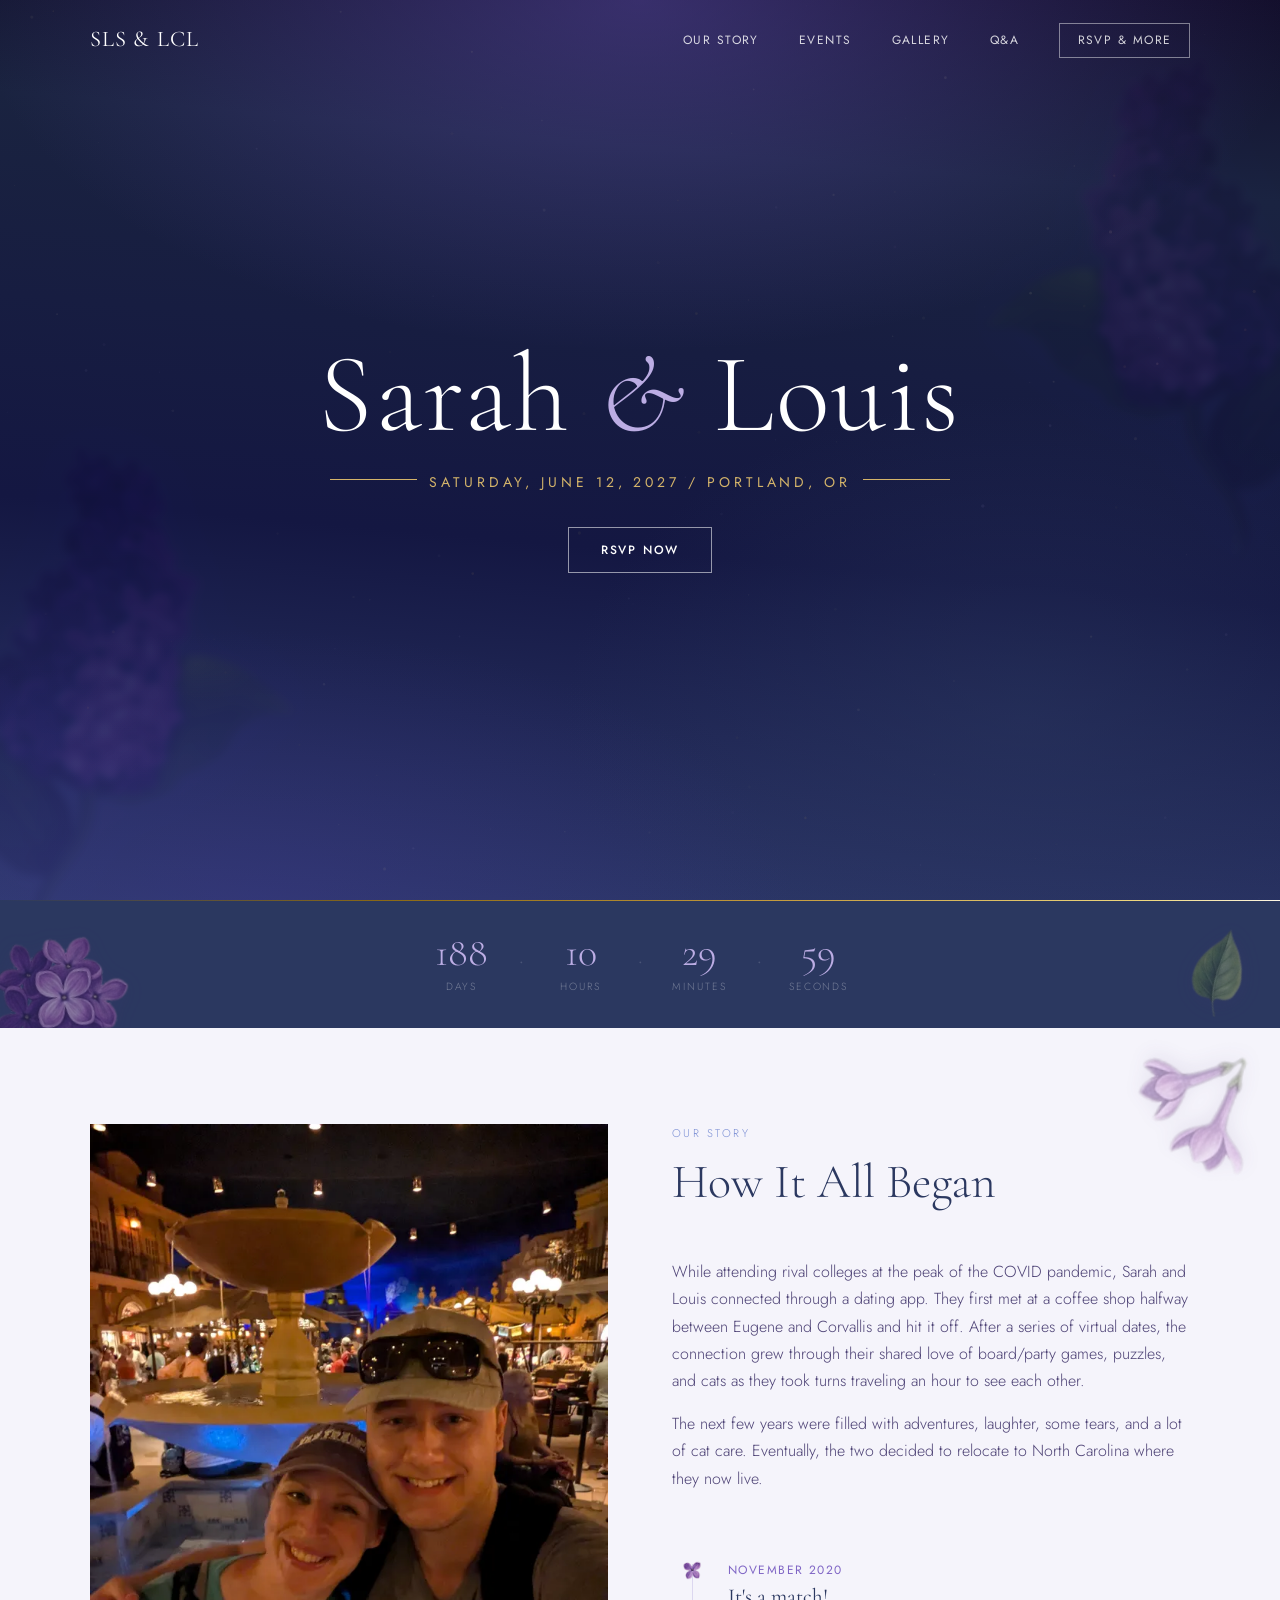
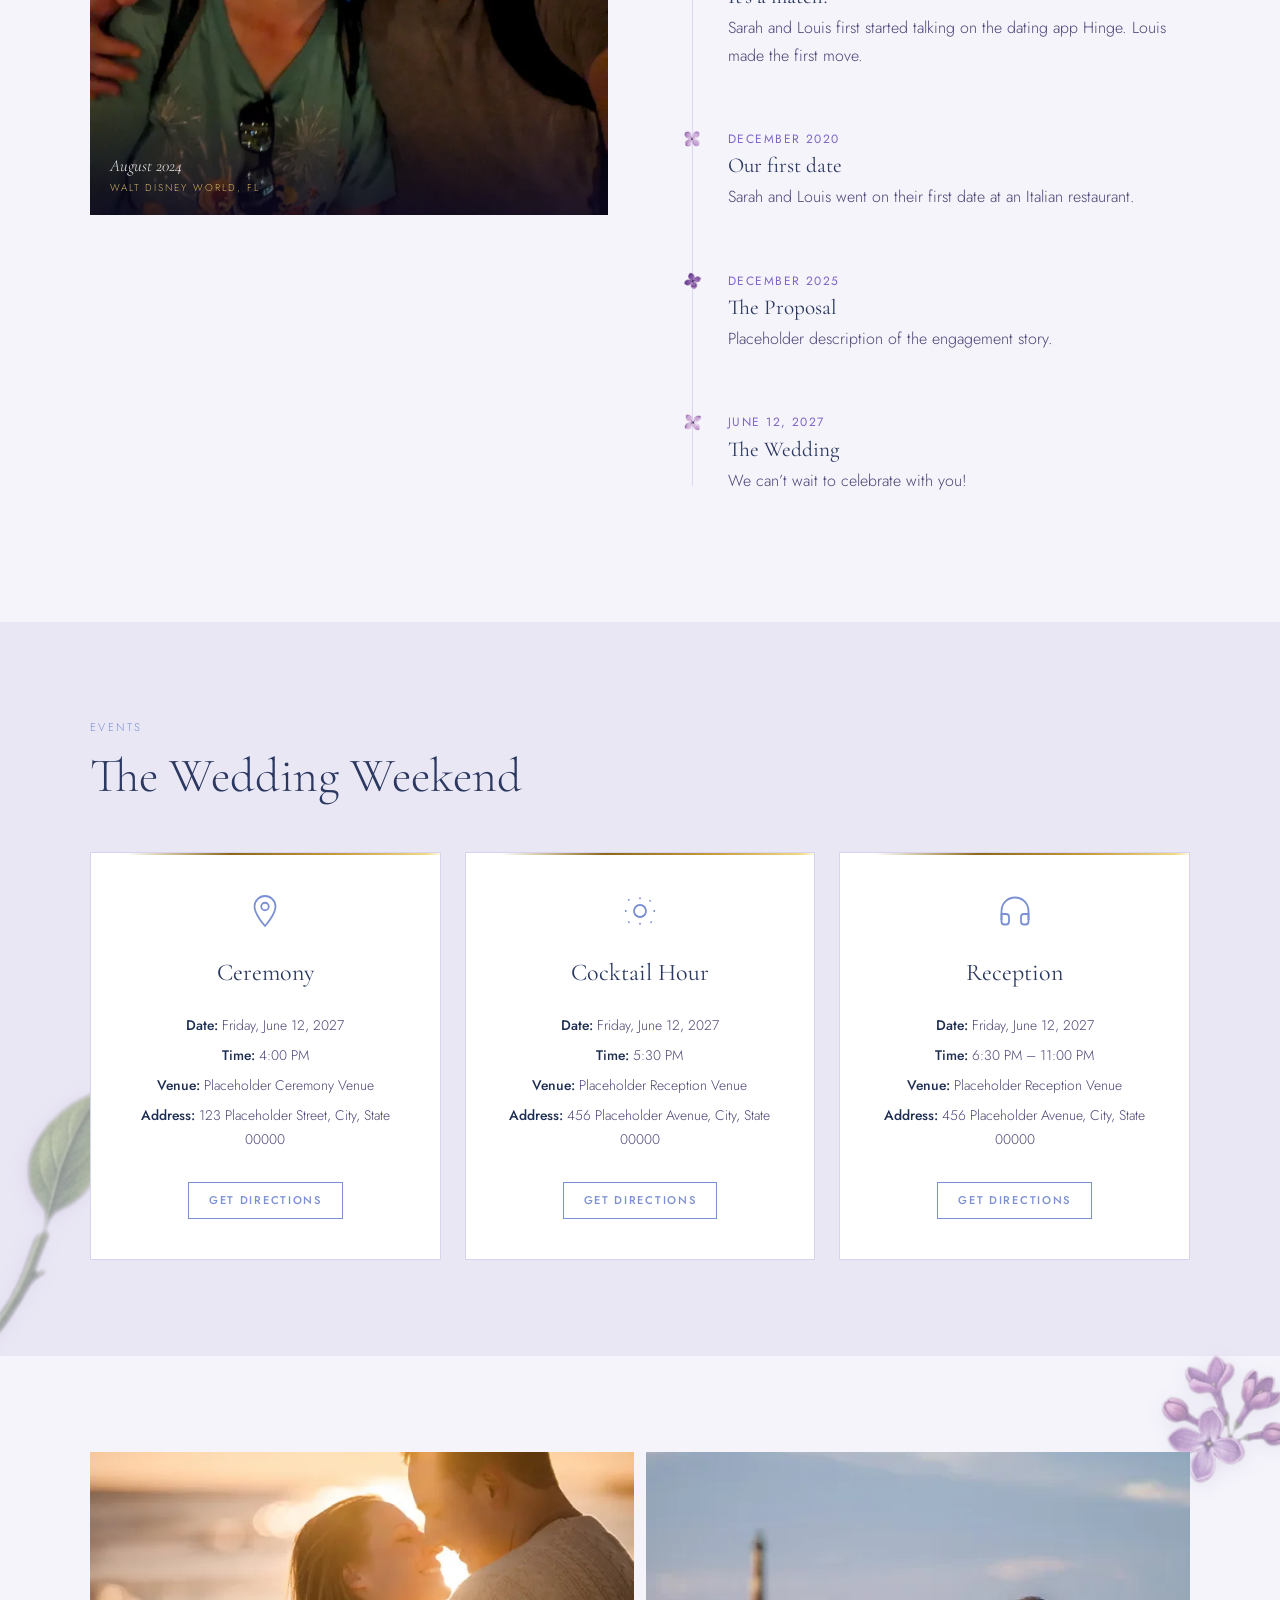
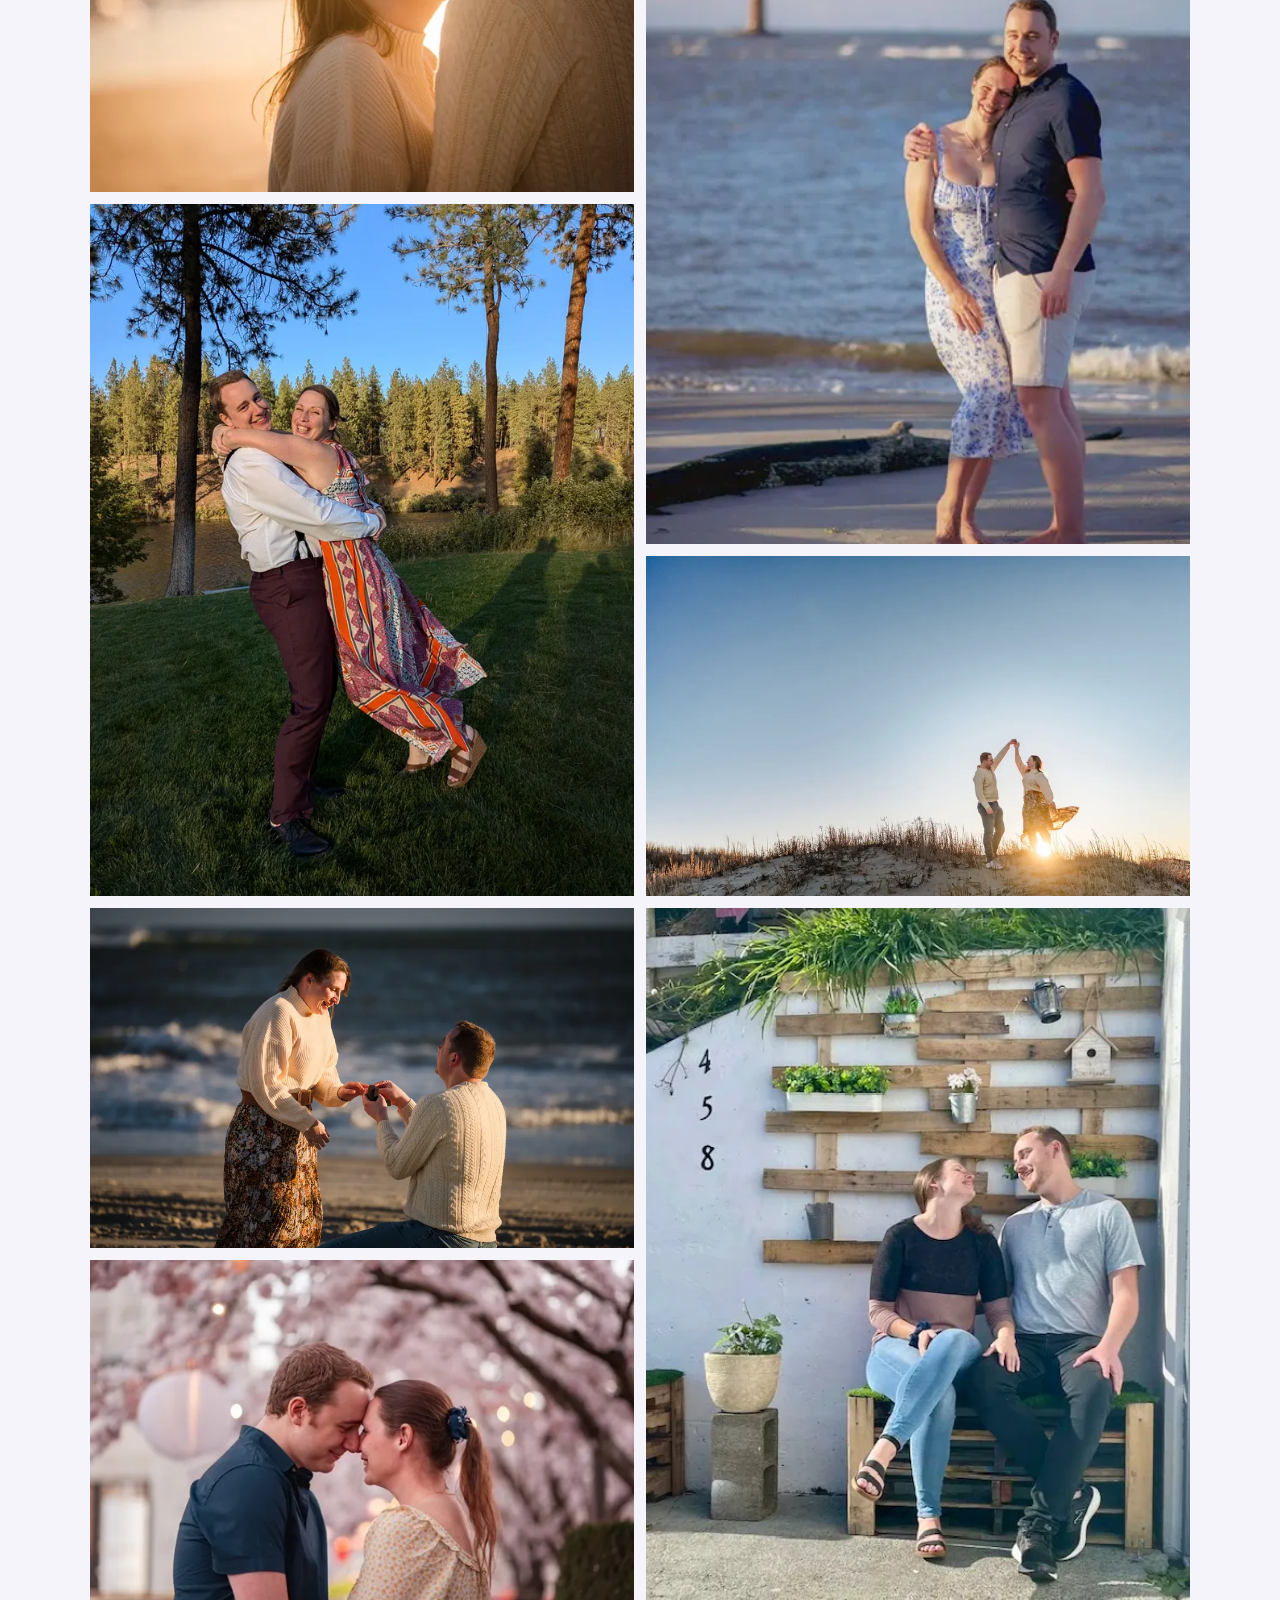
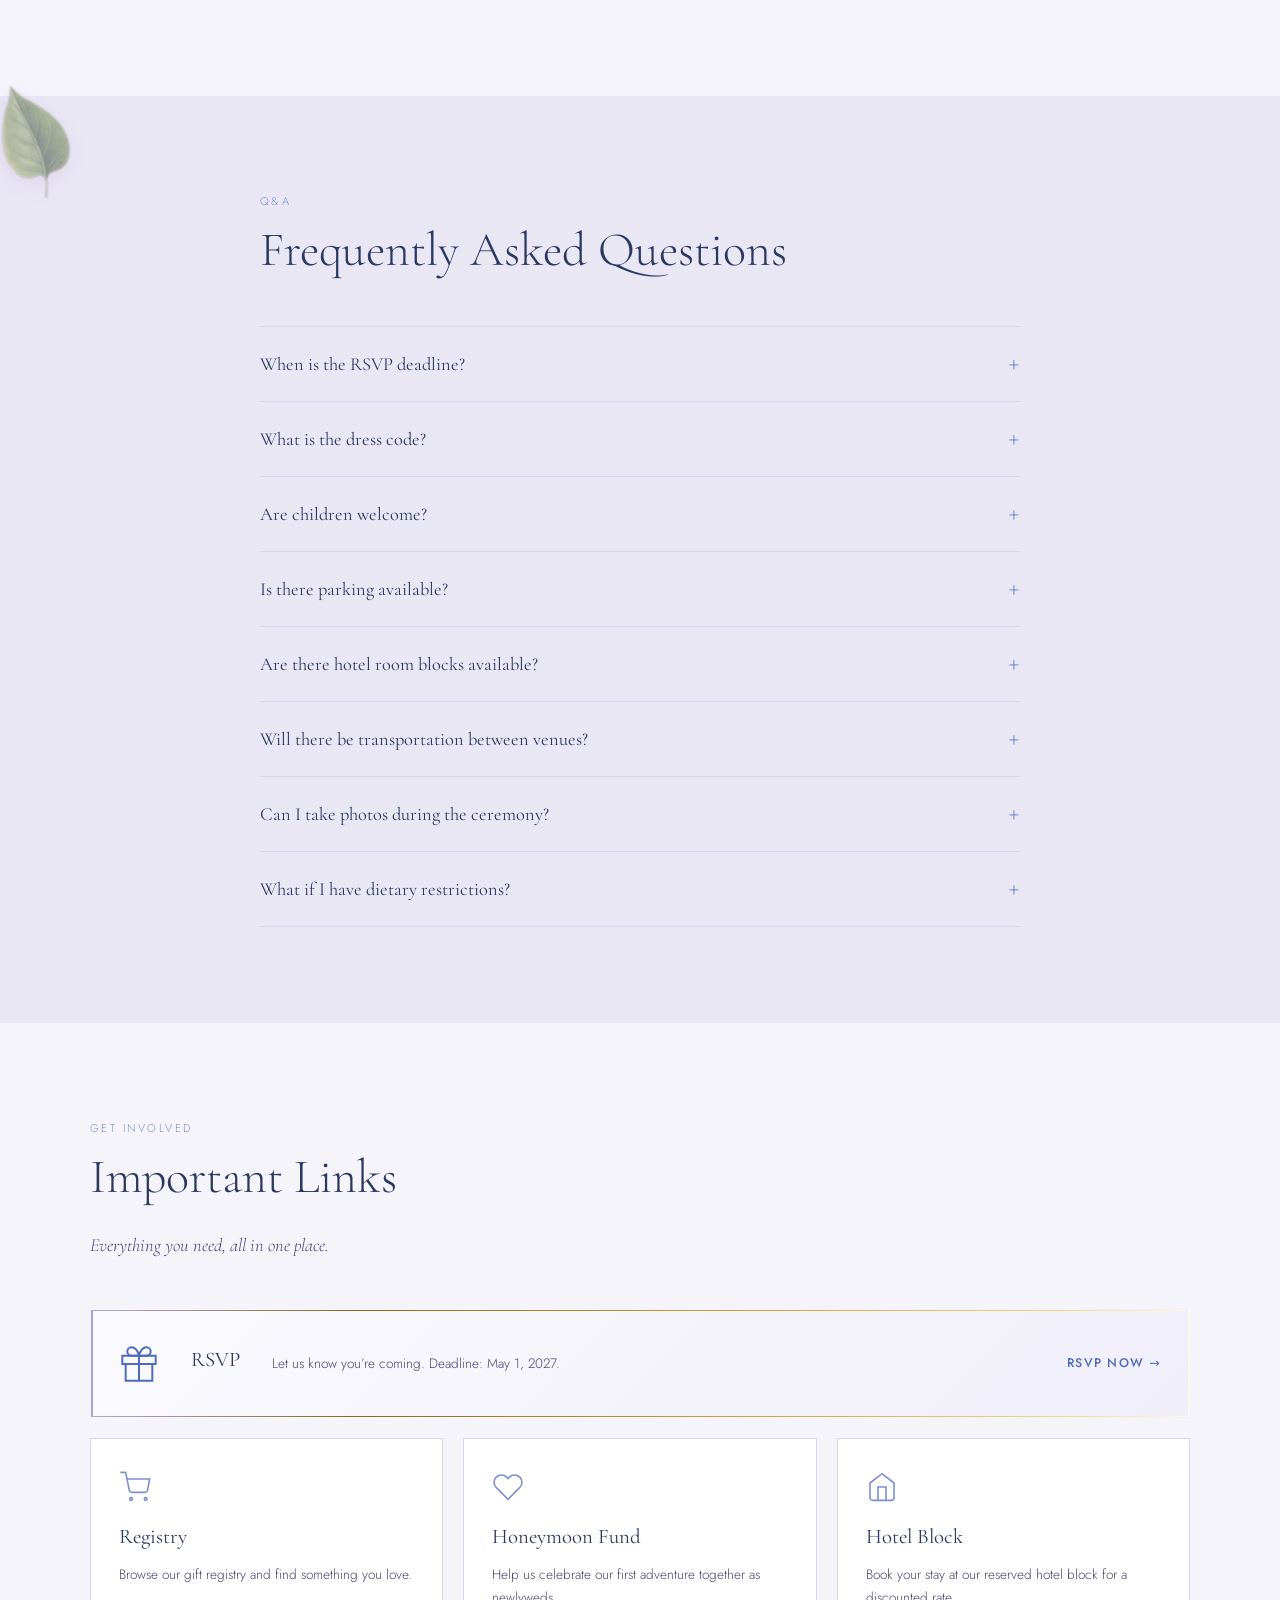
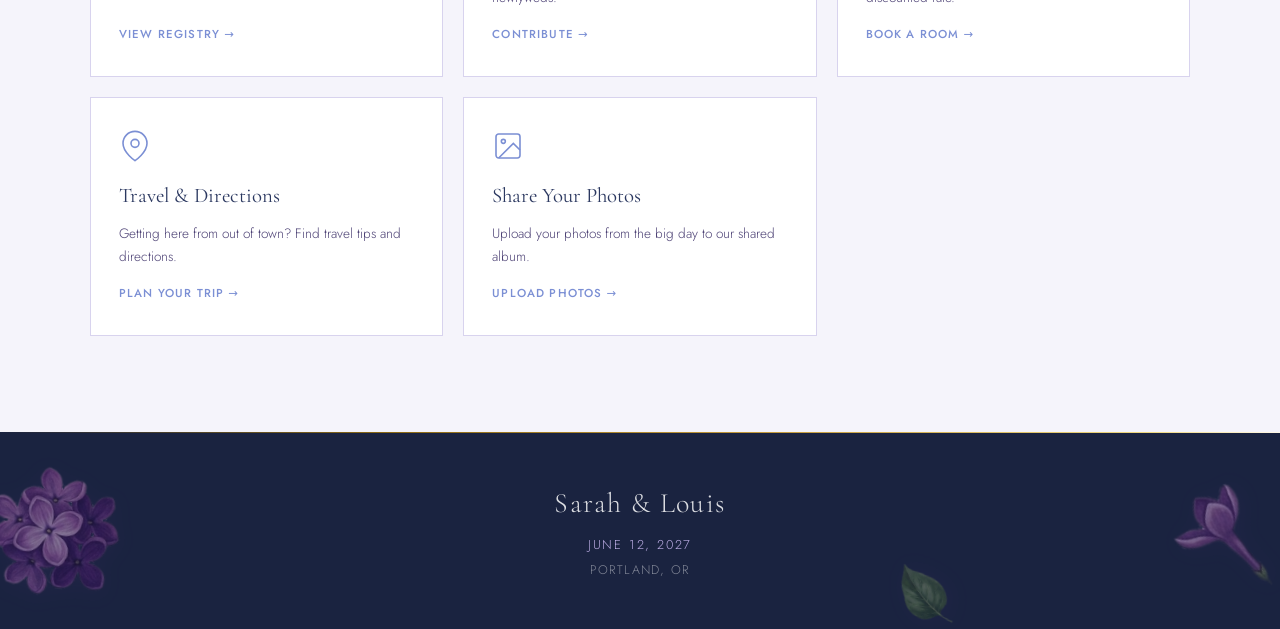
==== index.html @ 09be83aa "Add wedding site with GitHub Pages deployment config Includes all site pages, styles, scripts, and i" ====
<!DOCTYPE html>
<html lang="en">

<head>
  <meta charset="UTF-8" />
  <meta name="viewport" content="width=device-width, initial-scale=1.0" />
  <title>Sarah &amp; Louis | June 12, 2027</title>
  <link rel="preconnect" href="https://fonts.googleapis.com" />
  <link rel="preconnect" href="https://fonts.gstatic.com" crossorigin />
  <link
    href="https://fonts.googleapis.com/css2?family=Cormorant+Garamond:ital,wght@0,300;0,400;0,600;1,300;1,400&family=Jost:wght@300;400;500&display=swap"
    rel="stylesheet" />
  <link rel="icon" type="image/png" href="wisteria/flower 1.png" />
  <link rel="stylesheet" href="css/styles.css" />
</head>

<body>

  <!-- NAV -->
  <header class="site-header" id="site-header">
    <div class="header-inner">
      <a href="#hero" class="header-monogram">SLS &amp; LCL</a>
      <button class="nav-toggle" aria-label="Toggle navigation" aria-expanded="false">
        <span></span><span></span><span></span>
      </button>
      <nav class="main-nav" id="main-nav">
        <ul>
          <li><a href="#our-story">Our Story</a></li>
          <li><a href="#events">Events</a></li>
          <li><a href="#gallery">Gallery</a></li>
          <li><a href="#faq">Q&amp;A</a></li>
          <li><a href="#links" class="nav-cta">RSVP &amp; More</a></li>
        </ul>
      </nav>
    </div>
  </header>

  <!-- HERO -->
  <section class="hero" id="hero">
    <div class="hero-overlay"></div>
    <img class="hero-botanical hero-botanical--right" src="wisteria/wisteria.png" alt="" aria-hidden="true" />
    <img class="hero-botanical hero-botanical--left" src="wisteria/wisteria.png" alt="" aria-hidden="true" />
    <div class="hero-content">
      <h1 class="hero-names fade-in visible">Sarah <span class="ampersand">&amp;</span> Louis</h1>
      <p class="hero-eyebrow">Saturday, June 12, 2027 / Portland, OR</p>
      <a href="#links" class="btn btn-outline rsvp-open">RSVP Now</a>
    </div>
  </section>

  <!-- COUNTDOWN -->
  <section class="countdown-bar">
    <div class="countdown-inner">
      <div class="countdown-unit"><span id="cd-days">--</span><label>Days</label></div>
      <div class="countdown-sep" aria-hidden="true">&middot;</div>
      <div class="countdown-unit"><span id="cd-hours">--</span><label>Hours</label></div>
      <div class="countdown-sep" aria-hidden="true">&middot;</div>
      <div class="countdown-unit"><span id="cd-minutes">--</span><label>Minutes</label></div>
      <div class="countdown-sep" aria-hidden="true">&middot;</div>
      <div class="countdown-unit"><span id="cd-seconds">--</span><label>Seconds</label></div>
    </div>
  </section>

  <!-- OUR STORY -->
  <section class="section" id="our-story">
    <div class="container">
      <div class="story-grid">
        <div class="story-image">
          <img class="story-photo" src="selfies/download_20210213_140606.webp" alt="" aria-hidden="true" />
          <img class="story-photo" src="selfies/download_20210213_140606.webp" alt="Sarah and Louis" />
          <div class="story-slide-caption">
            <span class="story-slide-date"></span>
            <span class="story-slide-location"></span>
          </div>
        </div>
        <div class="story-content">
          <div class="section-label">Our Story</div>
          <h2 class="section-title">How It All Began</h2>
          <div class="story-text">
            <!-- <p class="story-lead">Something something, fell in love...</p> -->
            <p>While attending rival colleges at the peak of the COVID pandemic, Sarah and Louis connected through a
              dating app. They first met at a coffee shop halfway between
              Eugene and Corvallis and hit it off. After a series of virtual dates, the connection grew through their
              shared love of board/party games, puzzles, and cats as they took turns traveling an hour to see each
              other.</p>
            <p>The next few years were filled with adventures, laughter, some tears, and a lot of cat care. Eventually,
              the two decided to relocate to North Carolina where they now live.</p>
          </div>
          <div class="timeline">
            <div class="timeline-item">
              <img class="timeline-dot" src="wisteria/flower 6.png" alt="" aria-hidden="true">
              <div class="timeline-date">November 2020</div>
              <div class="timeline-body">
                <h3>It's a match!</h3>
                <p>Sarah and Louis first started talking on the dating app Hinge. Louis made the first move.</p>
              </div>
            </div>
            <div class="timeline-item">
              <img class="timeline-dot" src="wisteria/flower 5.png" alt="" aria-hidden="true">
              <div class="timeline-date">December 2020</div>
              <div class="timeline-body">
                <h3>Our first date</h3>
                <p>Sarah and Louis went on their first date at an Italian restaurant.</p>
              </div>
            </div>
            <!-- <div class="timeline-item">
              <img class="timeline-dot" src="wisteria/flower 2.png" alt="" aria-hidden="true">
              <div class="timeline-date">June 2022</div>
              <div class="timeline-body">
                <h3>Sarah moves to Eugene</h3>
                <p>Sarah moves from Albany to Eugene to be closer to Louis.</p>
              </div>
            </div>
            <div class="timeline-item">
              <img class="timeline-dot" src="wisteria/flower 2.png" alt="" aria-hidden="true">
              <div class="timeline-date">January 2024</div>
              <div class="timeline-body">
                <h3>Louis moves in</h3>
                <p>Louis (and his cat) move in with Sarah (and her cats) in Eugene, OR.</p>
              </div>
            </div>
            <div class="timeline-item">
              <img class="timeline-dot" src="wisteria/flower 1.png" alt="" aria-hidden="true">
              <div class="timeline-date">July 2024</div>
              <div class="timeline-body">
                <h3>Sarah and Louis move to North Carolina</h3>
                <p>Sarah and Louis move across the country from Oregon to North Carolina.</p>
              </div>
            </div> -->
            <div class="timeline-item">
              <img class="timeline-dot" src="wisteria/flower 2.png" alt="" aria-hidden="true">
              <div class="timeline-date">December 2025</div>
              <div class="timeline-body">
                <h3>The Proposal</h3>
                <p>Placeholder description of the engagement story.</p>
              </div>
            </div>
            <div class="timeline-item">
              <img class="timeline-dot" src="wisteria/flower 8.png" alt="" aria-hidden="true">
              <div class="timeline-date">June 12, 2027</div>
              <div class="timeline-body">
                <h3>The Wedding</h3>
                <p>We can&rsquo;t wait to celebrate with you!</p>
              </div>
            </div><!-- /.timeline -->
          </div><!-- /.story-content -->
        </div><!-- /.story-grid -->
      </div><!-- /.container -->
  </section>

  <!-- EVENTS -->
  <section class="section section-alt" id="events">
    <div class="container">
      <div class="section-label">Events</div>
      <h2 class="section-title">The Wedding Weekend</h2>
      <div class="events-grid">

        <article class="event-card">
          <div class="event-icon" aria-hidden="true">
            <svg viewBox="0 0 24 24" fill="none" stroke="currentColor" stroke-width="1.2">
              <path d="M12 2C8.13 2 5 5.13 5 9c0 5.25 7 13 7 13s7-7.75 7-13c0-3.87-3.13-7-7-7z" />
              <circle cx="12" cy="9" r="2.5" />
            </svg>
          </div>
          <h3>Ceremony</h3>
          <p class="event-detail"><strong>Date:</strong> Friday, June 12, 2027</p>
          <p class="event-detail"><strong>Time:</strong> 4:00 PM</p>
          <p class="event-detail"><strong>Venue:</strong> Placeholder Ceremony Venue</p>
          <p class="event-detail"><strong>Address:</strong> 123 Placeholder Street, City, State 00000</p>
          <a href="#" class="btn btn-sm btn-ghost">Get Directions</a>
        </article>

        <article class="event-card">
          <div class="event-icon" aria-hidden="true">
            <svg viewBox="0 0 24 24" fill="none" stroke="currentColor" stroke-width="1.2">
              <path
                d="M12 3v1m0 16v1M4.22 4.22l.71.71m14.14 14.14.71.71M3 12H2m20 0h-1M4.22 19.78l.71-.71M18.36 5.64l.71-.71" />
              <circle cx="12" cy="12" r="4" />
            </svg>
          </div>
          <h3>Cocktail Hour</h3>
          <p class="event-detail"><strong>Date:</strong> Friday, June 12, 2027</p>
          <p class="event-detail"><strong>Time:</strong> 5:30 PM</p>
          <p class="event-detail"><strong>Venue:</strong> Placeholder Reception Venue</p>
          <p class="event-detail"><strong>Address:</strong> 456 Placeholder Avenue, City, State 00000</p>
          <a href="#" class="btn btn-sm btn-ghost">Get Directions</a>
        </article>

        <article class="event-card">
          <div class="event-icon" aria-hidden="true">
            <svg viewBox="0 0 24 24" fill="none" stroke="currentColor" stroke-width="1.2">
              <path d="M3 18v-6a9 9 0 0 1 18 0v6" />
              <path
                d="M21 19a2 2 0 0 1-2 2h-1a2 2 0 0 1-2-2v-3a2 2 0 0 1 2-2h3zM3 19a2 2 0 0 0 2 2h1a2 2 0 0 0 2-2v-3a2 2 0 0 0-2-2H3z" />
            </svg>
          </div>
          <h3>Reception</h3>
          <p class="event-detail"><strong>Date:</strong> Friday, June 12, 2027</p>
          <p class="event-detail"><strong>Time:</strong> 6:30 PM &ndash; 11:00 PM</p>
          <p class="event-detail"><strong>Venue:</strong> Placeholder Reception Venue</p>
          <p class="event-detail"><strong>Address:</strong> 456 Placeholder Avenue, City, State 00000</p>
          <a href="#" class="btn btn-sm btn-ghost">Get Directions</a>
        </article>

      </div>
    </div>
  </section>

  <!-- GALLERY -->
  <section class="section" id="gallery">
    <div class="container">
      <div class="gallery-grid">
        <button class="gallery-item gallery-item--wide" data-index="0" aria-label="View photo 1">
          <img src="main/image0.webp" alt="Sarah and Louis on the beach at sunset" loading="lazy">
        </button>
        <button class="gallery-item gallery-item--tall" data-index="1" aria-label="View photo 2">
          <img src="main/image3.webp" alt="Sarah and Louis at the beach" loading="lazy">
        </button>
        <button class="gallery-item gallery-item--tall" data-index="2" aria-label="View photo 3">
          <img src="main/PXL_20240930_004135553.webp" alt="Sarah and Louis in the forest" loading="lazy">
        </button>
        <button class="gallery-item gallery-item--wide" data-index="3" aria-label="View photo 4">
          <img src="main/image1.webp" alt="Sarah and Louis dancing on the dunes" loading="lazy">
        </button>

        <button class="gallery-item gallery-item--wide" data-index="4" aria-label="View photo 5">
          <img src="main/Louis&Sarah-SneakPeek-3.webp" alt="Louis proposing to Sarah on the beach" loading="lazy">
        </button>
        <button class="gallery-item gallery-item--tall" data-index="6" aria-label="View photo 7">
          <img src="main/image2.webp" alt="Sarah and Louis at a cafe" loading="lazy">
        </button>
        <button class="gallery-item gallery-item--wide" data-index="5" aria-label="View photo 6">
          <img src="main/image4.webp" alt="Sarah and Louis under cherry blossoms" loading="lazy">
        </button>


      </div>
    </div>
  </section>

  <!-- LIGHTBOX -->
  <div class="lightbox" id="lightbox" role="dialog" aria-modal="true" aria-label="Photo lightbox" hidden>
    <button class="lightbox-close" id="lightbox-close" aria-label="Close">&times;</button>
    <button class="lightbox-prev" id="lightbox-prev" aria-label="Previous photo">&#8592;</button>
    <div class="lightbox-content">
      <img id="lightbox-img" class="lightbox-img" src="" alt="">
      <span id="lightbox-label" class="sr-only">Photo</span>
    </div>
    <button class="lightbox-next" id="lightbox-next" aria-label="Next photo">&#8594;</button>
  </div>

  <!-- RSVP MODAL -->
  <div class="rsvp-modal" id="rsvp-modal" role="dialog" aria-modal="true" aria-labelledby="rsvp-modal-title" hidden>
    <div class="rsvp-modal-backdrop"></div>
    <div class="rsvp-modal-panel">
      <button class="rsvp-modal-close" id="rsvp-close" aria-label="Close">&times;</button>

      <div class="section-label">RSVP</div>
      <h2 class="section-title" id="rsvp-modal-title">We&rsquo;d Love to Hear From You</h2>

      <form id="rsvp-form" class="rsvp-form" novalidate>
        <div class="rsvp-field">
          <label for="rsvp-name">Full Name <span class="rsvp-required">*</span></label>
          <input type="text" id="rsvp-name" name="name" required autocomplete="name">
        </div>

        <div class="rsvp-field">
          <label for="rsvp-email">Email <span class="rsvp-required">*</span></label>
          <input type="email" id="rsvp-email" name="email" required autocomplete="email">
        </div>

        <div class="rsvp-field">
          <label for="rsvp-attending">Will You Be Attending? <span class="rsvp-required">*</span></label>
          <select id="rsvp-attending" name="attending" required>
            <option value="">Please select&hellip;</option>
            <option value="yes">Joyfully Accepts</option>
            <option value="no">Regretfully Declines</option>
          </select>
        </div>

        <div id="rsvp-attending-fields" class="rsvp-conditional" hidden>
          <div class="rsvp-field">
            <label for="rsvp-guests">Number of Guests (including yourself)</label>
            <select id="rsvp-guests" name="guests">
              <option value="1">1</option>
              <option value="2">2</option>
            </select>
          </div>

          <div class="rsvp-field">
            <label for="rsvp-meal">Meal Preference</label>
            <select id="rsvp-meal" name="meal">
              <option value="">Please select&hellip;</option>
              <option value="option-a">Option A</option>
              <option value="option-b">Option B</option>
              <option value="option-c">Option C</option>
            </select>
          </div>

          <div class="rsvp-field">
            <label for="rsvp-dietary">Dietary Restrictions or Allergies</label>
            <textarea id="rsvp-dietary" name="dietary" rows="2"
              placeholder="e.g., gluten-free, nut allergy&hellip;"></textarea>
          </div>

          <div class="rsvp-field">
            <label for="rsvp-song">Song Request <span class="rsvp-optional">(optional)</span></label>
            <input type="text" id="rsvp-song" name="song" placeholder="What song gets you on the dance floor?">
          </div>
        </div>

        <button type="submit" class="btn rsvp-submit" id="rsvp-submit">
          <span class="rsvp-submit-text">Send RSVP</span>
          <span class="rsvp-submit-loading" hidden>Sending&hellip;</span>
        </button>
      </form>

      <div id="rsvp-success" class="rsvp-message" hidden>
        <div class="rsvp-message-icon">&#10003;</div>
        <h3>Thank You!</h3>
        <p>Your RSVP has been received. We can&rsquo;t wait to celebrate with you!</p>
      </div>

      <div id="rsvp-error" class="rsvp-message" hidden>
        <div class="rsvp-message-icon rsvp-message-icon--error">!</div>
        <h3>Something Went Wrong</h3>
        <p>Please try again, or contact us directly.</p>
        <button class="btn btn-ghost" id="rsvp-retry">Try Again</button>
      </div>
    </div>
  </div>

  <!-- FAQ -->
  <section class="section section-alt" id="faq">
    <div class="container container--narrow">
      <div class="section-label">Q&amp;A</div>
      <h2 class="section-title">Frequently Asked Questions</h2>
      <div class="faq-list">

        <details class="faq-item">
          <summary class="faq-question">When is the RSVP deadline?</summary>
          <div class="faq-answer">
            <p>Please RSVP by <strong>May 1, 2027</strong>. You can RSVP using the link in the section below.</p>
          </div>
        </details>

        <details class="faq-item">
          <summary class="faq-question">What is the dress code?</summary>
          <div class="faq-answer">
            <p>The dress code is <strong>black tie optional</strong>. We encourage you to dress up and celebrate with
              us! Cocktail attire is welcome.</p>
          </div>
        </details>

        <details class="faq-item">
          <summary class="faq-question">Are children welcome?</summary>
          <div class="faq-answer">
            <p>Placeholder answer about children at the wedding. We love your little ones and [will/won't] be
              accommodating children at the event.</p>
          </div>
        </details>

        <details class="faq-item">
          <summary class="faq-question">Is there parking available?</summary>
          <div class="faq-answer">
            <p>Placeholder parking information. Complimentary/paid parking is available at [venue name].
              Valet/self-parking details here.</p>
          </div>
        </details>

        <details class="faq-item">
          <summary class="faq-question">Are there hotel room blocks available?</summary>
          <div class="faq-answer">
            <p>Yes! We have reserved a block of rooms at <strong>Placeholder Hotel</strong>. Use the code
              <strong>PLACEHOLDER</strong> when booking for a discounted rate. Book by <strong>May 1, 2027</strong>.
            </p>
          </div>
        </details>

        <details class="faq-item">
          <summary class="faq-question">Will there be transportation between venues?</summary>
          <div class="faq-answer">
            <p>Placeholder transportation information. A shuttle will/won&rsquo;t be available between [ceremony venue]
              and [reception venue].</p>
          </div>
        </details>

        <details class="faq-item">
          <summary class="faq-question">Can I take photos during the ceremony?</summary>
          <div class="faq-answer">
            <p>We are having an [unplugged/plugged-in] ceremony. Placeholder details about photography policy during the
              ceremony and reception.</p>
          </div>
        </details>

        <details class="faq-item">
          <summary class="faq-question">What if I have dietary restrictions?</summary>
          <div class="faq-answer">
            <p>Please note any dietary restrictions or allergies on your RSVP form and we will do our best to
              accommodate you.</p>
          </div>
        </details>

      </div>
    </div>
  </section>

  <!-- IMPORTANT LINKS -->
  <section class="section" id="links">
    <div class="container">
      <div class="section-label">Get Involved</div>
      <h2 class="section-title">Important Links</h2>
      <p class="links-intro">Everything you need, all in one place.</p>
      <div class="links-grid">

        <a href="#" class="link-card link-card--featured rsvp-open">
          <div class="link-card-icon" aria-hidden="true">
            <svg viewBox="0 0 24 24" fill="none" stroke="currentColor" stroke-width="1.2">
              <path d="M20 12V22H4V12" />
              <path d="M22 7H2v5h20V7z" />
              <path d="M12 22V7" />
              <path d="M12 7H7.5a2.5 2.5 0 0 1 0-5C11 2 12 7 12 7z" />
              <path d="M12 7h4.5a2.5 2.5 0 0 0 0-5C13 2 12 7 12 7z" />
            </svg>
          </div>
          <h3>RSVP</h3>
          <p>Let us know you&rsquo;re coming. Deadline: May 1, 2027.</p>
          <span class="link-card-cta">RSVP Now &rarr;</span>
        </a>

        <a href="#" class="link-card" target="_blank" rel="noopener">
          <div class="link-card-icon" aria-hidden="true">
            <svg viewBox="0 0 24 24" fill="none" stroke="currentColor" stroke-width="1.2">
              <circle cx="9" cy="21" r="1" />
              <circle cx="20" cy="21" r="1" />
              <path d="M1 1h4l2.68 13.39a2 2 0 0 0 2 1.61h9.72a2 2 0 0 0 2-1.61L23 6H6" />
            </svg>
          </div>
          <h3>Registry</h3>
          <p>Browse our gift registry and find something you love.</p>
          <span class="link-card-cta">View Registry &rarr;</span>
        </a>

        <a href="#" class="link-card" target="_blank" rel="noopener">
          <div class="link-card-icon" aria-hidden="true">
            <svg viewBox="0 0 24 24" fill="none" stroke="currentColor" stroke-width="1.2">
              <path
                d="M20.84 4.61a5.5 5.5 0 0 0-7.78 0L12 5.67l-1.06-1.06a5.5 5.5 0 0 0-7.78 7.78l1.06 1.06L12 21.23l7.78-7.78 1.06-1.06a5.5 5.5 0 0 0 0-7.78z" />
            </svg>
          </div>
          <h3>Honeymoon Fund</h3>
          <p>Help us celebrate our first adventure together as newlyweds.</p>
          <span class="link-card-cta">Contribute &rarr;</span>
        </a>

        <a href="#" class="link-card" target="_blank" rel="noopener">
          <div class="link-card-icon" aria-hidden="true">
            <svg viewBox="0 0 24 24" fill="none" stroke="currentColor" stroke-width="1.2">
              <path d="M3 9l9-7 9 7v11a2 2 0 0 1-2 2H5a2 2 0 0 1-2-2z" />
              <polyline points="9 22 9 12 15 12 15 22" />
            </svg>
          </div>
          <h3>Hotel Block</h3>
          <p>Book your stay at our reserved hotel block for a discounted rate.</p>
          <span class="link-card-cta">Book a Room &rarr;</span>
        </a>

        <a href="travel.html" class="link-card">
          <div class="link-card-icon" aria-hidden="true">
            <svg viewBox="0 0 24 24" fill="none" stroke="currentColor" stroke-width="1.2">
              <path d="M21 10c0 7-9 13-9 13s-9-6-9-13a9 9 0 0 1 18 0z" />
              <circle cx="12" cy="10" r="3" />
            </svg>
          </div>
          <h3>Travel &amp; Directions</h3>
          <p>Getting here from out of town? Find travel tips and directions.</p>
          <span class="link-card-cta">Plan Your Trip &rarr;</span>
        </a>

        <a href="#" class="link-card" target="_blank" rel="noopener">
          <div class="link-card-icon" aria-hidden="true">
            <svg viewBox="0 0 24 24" fill="none" stroke="currentColor" stroke-width="1.2">
              <rect x="3" y="3" width="18" height="18" rx="2" ry="2" />
              <circle cx="8.5" cy="8.5" r="1.5" />
              <polyline points="21 15 16 10 5 21" />
            </svg>
          </div>
          <h3>Share Your Photos</h3>
          <p>Upload your photos from the big day to our shared album.</p>
          <span class="link-card-cta">Upload Photos &rarr;</span>
        </a>

      </div>
    </div>
  </section>

  <!-- FOOTER -->
  <footer class="site-footer">
    <div class="footer-inner">
      <p class="footer-names">Sarah &amp; Louis</p>
      <p class="footer-date">June 12, 2027</p>
      <p class="footer-location">Portland, OR</p>
    </div>
  </footer>

  <script src="js/main.js"></script>
</body>

</html>
---- css/styles.css ----
/* ============================================================
   RESET & BASE
   ============================================================ */
*,
*::before,
*::after {
  box-sizing: border-box;
  margin: 0;
  padding: 0;
}

:root {
  /* --- Palette --- */
  /* Backgrounds */
  --color-cream: #f5f4fb;
  /* near-white with lavender tint */
  --color-warm-white: #fafafe;
  --color-alt-bg: #eae7f5;
  /* soft lavender section bg */
  --color-card-bg: #ffffff;

  /* Brand colors (mood board) */
  --color-lavender-pale: #dcd7f0;
  /* very soft lavender */
  --color-lavender: #bcade4;
  /* medium lavender */
  --color-periwinkle: #7b8fd4;
  /* cornflower / periwinkle */
  --color-blue: #4f6bbf;
  /* medium blue */
  --color-navy: #2b3860;
  /* deep navy */
  --color-navy-dark: #1a2340;
  /* deepest navy (hero bg) */
  --color-gold: #c49a3c;
  /* warm gold accent */
  --color-gold-light: #d4b46a;
  /* lighter gold */

  /* Text */
  --color-charcoal: #1e2d52;
  /* use navy as primary text */
  --color-muted: #4d4275;
  /* muted blue-purple */
  --color-rule: #d8d3ee;
  /* lavender divider */

  /* Typography */
  --font-serif: 'Cormorant Garamond', Georgia, serif;
  --font-sans: 'Jost', system-ui, sans-serif;

  /* Spacing */
  --section-pad: 6rem 1.5rem;
  --container-max: 1100px;

  /* Motion */
  --ease: cubic-bezier(0.4, 0, 0.2, 1);
  --transition: 0.25s var(--ease);
}

html {
  scroll-behavior: smooth;
  font-size: 16px;
}

body {
  font-family: var(--font-sans);
  font-weight: 300;
  color: var(--color-charcoal);
  background: var(--color-cream);
  overflow-x: hidden;
  line-height: 1.7;
  -webkit-font-smoothing: antialiased;
}

img {
  display: block;
  max-width: 100%;
  height: auto;
}

a {
  color: inherit;
  text-decoration: none;
}

button {
  font: inherit;
  cursor: pointer;
  background: none;
  border: none;
}

/* ============================================================
   UTILITIES
   ============================================================ */
.sr-only {
  position: absolute;
  width: 1px;
  height: 1px;
  padding: 0;
  margin: -1px;
  overflow: hidden;
  clip: rect(0, 0, 0, 0);
  white-space: nowrap;
  border: 0;
}

.container {
  position: relative;
  z-index: 4;
  max-width: var(--container-max);
  margin: 0 auto;
}

.container--narrow {
  max-width: 760px;
}

.btn {
  display: inline-block;
  padding: 0.75rem 2rem;
  font-family: var(--font-sans);
  font-size: 0.75rem;
  font-weight: 500;
  letter-spacing: 0.15em;
  text-transform: uppercase;
  border: 1px solid currentColor;
  transition: background var(--transition), color var(--transition), border-color var(--transition);
}

.btn-outline {
  color: #fff;
  border-color: rgba(255, 255, 255, 0.55);
}

.btn-outline:hover {
  background: rgba(255, 255, 255, 0.12);
  border-color: rgba(255, 255, 255, 0.85);
}

.btn-ghost {
  color: var(--color-periwinkle);
  border-color: var(--color-periwinkle);
  font-size: 0.7rem;
  padding: 0.5rem 1.25rem;
}

.btn-ghost:hover {
  background: var(--color-periwinkle);
  color: #fff;
}

/* Placeholder image blocks */
.img-placeholder {
  width: 100%;
  height: 100%;
  background: var(--color-lavender-pale);
  display: flex;
  align-items: center;
  justify-content: center;
  color: var(--color-lavender);
  font-family: var(--font-sans);
  font-size: 0.8rem;
  letter-spacing: 0.08em;
  text-transform: uppercase;
}

/* ============================================================
   HEADER / NAV
   ============================================================ */
.site-header {
  position: fixed;
  top: 0;
  left: 0;
  right: 0;
  z-index: 100;
  padding: 1.25rem 2rem;
  transition: background var(--transition), box-shadow var(--transition);
}

.site-header.scrolled {
  background: var(--color-warm-white);
  box-shadow: 0 1px 0 var(--color-rule);
}

.header-inner {
  max-width: var(--container-max);
  margin: 0 auto;
  display: flex;
  align-items: center;
  justify-content: space-between;
}

.header-monogram {
  font-family: var(--font-serif);
  font-size: 1.4rem;
  font-weight: 400;
  letter-spacing: 0.05em;
  color: #fff;
  transition: color var(--transition);
}

.site-header.scrolled .header-monogram {
  color: var(--color-navy);
}

.main-nav ul {
  list-style: none;
  display: flex;
  gap: 2.5rem;
  align-items: center;
}

.main-nav a {
  font-size: 0.75rem;
  font-weight: 400;
  letter-spacing: 0.12em;
  text-transform: uppercase;
  color: rgba(255, 255, 255, 0.82);
  transition: color var(--transition);
}

.site-header.scrolled .main-nav a {
  color: var(--color-muted);
}

.main-nav a:hover {
  color: #fff;
}

.site-header.scrolled .main-nav a:hover {
  color: var(--color-periwinkle);
}

.main-nav .nav-cta {
  padding: 0.45rem 1.1rem;
  border: 1px solid rgba(255, 255, 255, 0.45);
}

.site-header.scrolled .main-nav .nav-cta {
  border-color: var(--color-periwinkle);
  color: var(--color-periwinkle);
}

.main-nav .nav-cta:hover {
  background: rgba(255, 255, 255, 0.12);
}

.site-header.scrolled .main-nav .nav-cta:hover {
  background: var(--color-periwinkle);
  color: #fff;
}

.nav-toggle {
  display: none;
  flex-direction: column;
  gap: 5px;
  padding: 4px;
  color: #fff;
  transition: color var(--transition);
}

.site-header.scrolled .nav-toggle {
  color: var(--color-navy);
}

.nav-toggle span {
  display: block;
  width: 22px;
  height: 1.5px;
  background: currentColor;
  transition: transform var(--transition), opacity var(--transition);
}

.nav-toggle[aria-expanded="true"] span:nth-child(1) {
  transform: translateY(6.5px) rotate(45deg);
}

.nav-toggle[aria-expanded="true"] span:nth-child(2) {
  opacity: 0;
}

.nav-toggle[aria-expanded="true"] span:nth-child(3) {
  transform: translateY(-6.5px) rotate(-45deg);
}

/* ============================================================
   HERO
   ============================================================ */
.hero {
  position: relative;
  min-height: 100svh;
  display: flex;
  flex-direction: column;
  align-items: center;
  justify-content: center;
  text-align: center;
  overflow: hidden;
  padding: 6rem 1.5rem 4rem;

  /* Deep dusk-blue wisteria gradient — replace with a real photo later:
     background-image: url('../images/hero.jpg');
     background-size: cover; background-position: center; */
  background: var(--color-navy-dark);


}


.hero-overlay {
  position: absolute;
  inset: 0;
  background:
    radial-gradient(ellipse 80% 60% at 50% 0%, rgba(100, 80, 180, 0.45) 0%, transparent 65%),
    radial-gradient(ellipse 70% 50% at 20% 100%, rgba(60, 50, 140, 0.35) 0%, transparent 60%),
    radial-gradient(ellipse 60% 60% at 80% 80%, rgba(43, 56, 96, 0.5) 0%, transparent 60%),
    linear-gradient(185deg, #120e2a 0%, #1a2340 20%, #141742 60%, #2f3b6d 100%);
}

/* Botanical illustrations */
.hero-botanical {
  position: absolute;
  width: clamp(200px, 28vw, 420px);
  pointer-events: none;
  z-index: 1;
  opacity: 0.3;
  filter: drop-shadow(0 0 28px rgba(148, 120, 200, 0.45)) blur(4px);
  mix-blend-mode: soft-light;
}

.hero-botanical--right {
  top: 8%;
  right: -5%;
  transform: rotate(-18deg);
}

.hero-botanical--left {
  bottom: -8%;
  left: -5%;
  transform: scaleX(-1) rotate(-18deg);
  /* flip 180° + slight adjust → mirrors naturally */
}

/* Sparkles are injected by JS */

.hero-content {
  position: relative;
  z-index: 4;
  max-width: 700px;
}

.hero-eyebrow {
  font-family: var(--font-sans);
  font-size: 0.875rem;
  font-weight: 400;
  letter-spacing: 0.28em;
  text-transform: uppercase;
  display: flex;
  white-space: nowrap;
  color: var(--color-gold-light);
  margin-bottom: 2rem;
}

.hero-eyebrow::before,
.hero-eyebrow::after {
  content: '';
  display: flex;
  width: 100%;
  height: 1px;
  background: var(--color-gold-light);
  margin: 0.5rem 0.75rem;
}

.hero-names {

  font-family: var(--font-serif);
  font-size: clamp(3.5rem, 9vw, 7rem);
  font-weight: 300;
  color: #fff;
  line-height: 0.65;
  letter-spacing: 0.02em;
  margin-bottom: 2.5rem;
}

.hero-names .ampersand {
  font-style: italic;
  color: var(--color-lavender);
}

.hero-date {
  font-family: var(--font-serif);
  font-size: clamp(1.1rem, 2.5vw, 1.5rem);
  font-weight: 300;
  color: rgba(255, 255, 255, 0.72);
  letter-spacing: 0.1em;
  margin-bottom: 0.4rem;
}

.hero-location {
  font-size: 0.78rem;
  letter-spacing: 0.18em;
  text-transform: uppercase;
  color: var(--color-lavender);
  margin-bottom: 3.5rem;
  opacity: 0.8;
}


/* ============================================================
   FOIL SHIMMER — shared animation for all gold foil elements
   ============================================================ */
@keyframes foil-shimmer {
  0% {
    background-position: 0% center;
  }

  100% {
    background-position: 100% center;
  }
}

/* Canvas dust overlay */
.hero-dust {
  position: absolute;
  inset: 0;
  width: 100%;
  height: 100%;
  pointer-events: none;
  z-index: 1;
}

/* ============================================================
   HERO SPARKLES
   ============================================================ */
.sparkle {
  position: absolute;
  pointer-events: none;
  z-index: 1;
  width: 3px;
  height: 3px;
  border-radius: 50%;
  background: var(--sparkle-color, #d4b46a);
  box-shadow: 0 0 5px 2px var(--sparkle-glow, rgba(212, 180, 106, 0.5));
  opacity: 0;
  animation: sparkle-twinkle var(--sparkle-dur, 3s) ease-in-out var(--sparkle-delay, 0s) infinite;
}

/* Vertical arm */
.sparkle::before,
/* Horizontal arm */
.sparkle::after {
  content: '';
  position: absolute;
  left: 50%;
  top: 50%;
  border-radius: 1px;
  background: linear-gradient(transparent 0%, var(--sparkle-color, #d4b46a) 50%, transparent 100%);
}

.sparkle::before {
  width: 1px;
  height: var(--sparkle-arm-v, 14px);
  transform: translate(-50%, -50%);
}

.sparkle::after {
  width: var(--sparkle-arm-h, 8px);
  height: 1px;
  transform: translate(-50%, -50%);
}

@keyframes sparkle-twinkle {

  0%,
  100% {
    opacity: 0;
    transform: scale(0.3) rotate(var(--sparkle-rot, 0deg));
  }

  15%,
  85% {
    opacity: 0;
  }

  50% {
    opacity: var(--sparkle-opacity, 0.8);
    transform: scale(1) rotate(var(--sparkle-rot, 0deg));
  }
}

/* ============================================================
   COUNTDOWN BAR
   ============================================================ */
.countdown-bar {
  position: relative;
  background: var(--color-navy);
  color: #fff;
  padding: 2rem 1.5rem;
}

/* Foil divider at top of countdown bar */
.countdown-bar::before {
  content: '';
  position: absolute;
  top: 0;
  left: 0;
  right: 0;
  height: 1px;
  background: linear-gradient(90deg, transparent 0%, #8b6914 15%, #c49a3c 30%, #f0d980 45%, #fff8e7 50%, #f0d980 55%, #c49a3c 70%, #8b6914 85%, transparent 100%);
  background-size: 200% 100%;
  animation: foil-shimmer 7s ease-in-out infinite alternate;
}

.countdown-inner {
  position: relative;
  z-index: 4;
  max-width: 600px;
  margin: 0 auto;
  display: flex;
  align-items: center;
  justify-content: center;
  gap: 1.5rem;
}

.countdown-unit {
  text-align: center;
  min-width: 64px;
}

.countdown-unit span {
  display: block;
  font-family: var(--font-serif);
  font-size: 2.5rem;
  font-weight: 300;
  line-height: 1;
  color: var(--color-lavender);
}

.countdown-unit label {
  display: block;
  font-size: 0.65rem;
  letter-spacing: 0.18em;
  text-transform: uppercase;
  color: rgba(255, 255, 255, 0.35);
  margin-top: 0.4rem;
}

.countdown-sep {
  font-size: 1.5rem;
  color: rgba(255, 255, 255, 0.15);
  line-height: 1;
  margin-top: -0.5rem;
}

/* ============================================================
   SECTIONS
   ============================================================ */
.section {
  position: relative;
  padding: var(--section-pad);
  background: var(--color-cream);
}

.section-alt {
  background: var(--color-alt-bg);
}

.section-label {
  font-size: 0.7rem;
  letter-spacing: 0.22em;
  text-transform: uppercase;
  color: var(--color-periwinkle);
  margin-bottom: 0.75rem;
}

.section-title {
  font-family: var(--font-serif);
  font-size: clamp(2rem, 4vw, 3rem);
  font-weight: 300;
  color: var(--color-navy);
  line-height: 1.15;
  margin-bottom: 3rem;
}

/* ============================================================
   OUR STORY
   ============================================================ */
.story-grid {
  display: grid;
  grid-template-columns: 1fr 1fr;
  gap: 4rem;
  align-items: start;
}

.story-image {
  aspect-ratio: 3/4;
  overflow: hidden;
  position: sticky;
  top: 6rem;
}

.story-content {
  padding-bottom: 2rem;
}

.story-text {
  margin-bottom: 4rem;
}

.story-image .img-placeholder {
  min-height: 400px;
}

.story-photo {
  position: absolute;
  inset: 0;
  width: 100%;
  height: 100%;
  object-fit: cover;
  object-position: center;
  display: block;
  transition: opacity 0.6s ease;
}

.story-slide-caption {
  position: absolute;
  bottom: 0;
  left: 0;
  right: 0;
  padding: 3rem 1.25rem 1.1rem;
  background: linear-gradient(transparent, rgba(14, 10, 40, 0.68));
  z-index: 2;
  opacity: 1;
  transition: opacity 0.45s ease;
}

.story-slide-date {
  display: block;
  font-family: var(--font-serif);
  font-style: italic;
  font-size: 1.05rem;
  color: rgba(255, 255, 255, 0.92);
  line-height: 1.3;
}

.story-slide-location {
  display: block;
  font-size: 0.62rem;
  letter-spacing: 0.2em;
  text-transform: uppercase;
  color: var(--color-gold-light);
  margin-top: 0.2rem;
}

.story-lead {
  font-family: var(--font-serif);
  font-size: 1.4rem;
  font-style: italic;
  color: var(--color-muted);
  margin-bottom: 1.25rem;
  line-height: 1.5;
}

.story-text p {
  margin-bottom: 1rem;
  color: var(--color-muted);
  font-size: 1rem;
}

/* Timeline */
.timeline {
  position: relative;
  padding-left: 1.5rem;
}

.timeline::before {
  content: '';
  position: absolute;
  left: 1.25rem;
  top: 8px;
  bottom: 8px;
  width: 1px;
  background: var(--color-lavender-pale);
}

.timeline-item {
  position: relative;
  padding: 0 0 3.5rem 2rem;
}

.timeline-item:last-child {
  padding-bottom: 0;
}

.timeline-dot {
  position: absolute;
  left: -0.85rem;
  top: 4px;
  width: 20px;
  height: 20px;
  object-fit: contain;
}

.timeline-date {
  font-size: 0.75rem;
  font-weight: 400;
  letter-spacing: 0.12em;
  text-transform: uppercase;
  color: #7f65c5;
  padding: 0.25rem 0rem;
}

.timeline-body h3 {
  font-family: var(--font-serif);
  line-height: 1.2;
  font-size: 1.325rem;
  font-weight: 400;
  color: var(--color-navy);
  margin-bottom: 0.3rem;
}

.timeline-body p {
  font-size: 1rem;
  color: var(--color-muted);
}

/* ============================================================
   EVENTS
   ============================================================ */
.events-grid {
  display: grid;
  grid-template-columns: repeat(3, 1fr);
  gap: 1.5rem;
}

.event-card {
  position: relative;
  background: var(--color-card-bg);
  padding: 2.5rem 2rem;
  border: 1px solid var(--color-rule);
  text-align: center;
  overflow: hidden;
}

/* Foil top accent line on each event card */
.event-card::before {
  content: '';
  position: absolute;
  top: 0;
  left: 0;
  right: 0;
  height: 2px;
  background: linear-gradient(90deg, transparent 5%, #8b6914 20%, #c49a3c 35%, #f0d980 48%, #fff8e7 50%, #f0d980 52%, #c49a3c 65%, #8b6914 80%, transparent 95%);
  background-size: 200% 100%;
  animation: foil-shimmer 5s ease-in-out infinite alternate;
}

.event-card:nth-child(2)::before {
  animation-delay: -1.7s;
}

.event-card:nth-child(3)::before {
  animation-delay: -3.3s;
}

.event-icon {
  width: 36px;
  height: 36px;
  margin: 0 auto 1.5rem;
  color: var(--color-periwinkle);
}

.event-icon svg {
  width: 100%;
  height: 100%;
}

.event-card h3 {
  font-family: var(--font-serif);
  font-size: 1.5rem;
  font-weight: 400;
  color: var(--color-navy);
  margin-bottom: 1.25rem;
}

.event-detail {
  font-size: 0.87rem;
  color: var(--color-muted);
  margin-bottom: 0.4rem;
}

.event-detail strong {
  font-weight: 500;
  color: var(--color-charcoal);
}

.event-card .btn {
  margin-top: 1.5rem;
}

/* ============================================================
   GALLERY
   ============================================================ */
.gallery-grid {
  display: grid;
  grid-template-columns: repeat(4, 1fr);
  grid-auto-rows: 340px;
  gap: 0.75rem;
}

.gallery-item {
  overflow: hidden;
  display: block;
  position: relative;
  cursor: pointer;

  img {
    width: 100%;
    height: 100%;
    object-fit: cover;
    object-position: center;
    display: block;
    transition: transform 0.4s var(--ease);
  }
}

.gallery-item .img-placeholder {
  transition: transform 0.4s var(--ease);
  min-height: 100%;
}

.gallery-item:hover .img-placeholder {
  transform: scale(1.04);
}

.gallery-item--wide {
  grid-column: span 2;
}

.gallery-item--tall {
  grid-row: span 2;
  grid-column: span 2;

}

/* ============================================================
   LIGHTBOX
   ============================================================ */
.lightbox {
  position: fixed;
  inset: 0;
  background: rgba(14, 10, 36, 0.96);
  z-index: 200;
  display: flex;
  align-items: center;
  justify-content: center;
  gap: 1rem;
  padding: 1.5rem;
}

.lightbox[hidden] {
  display: none;
}

.lightbox-content {
  flex: 1;
  aspect-ratio: 4/3;
}

.lightbox-img {
  width: 100%;
  height: 100%;
  object-fit: contain;
  display: block;
}

.lightbox-close {
  position: absolute;
  top: 1.25rem;
  right: 1.5rem;
  font-size: 2rem;
  color: rgba(255, 255, 255, 0.5);
  line-height: 1;
  transition: color var(--transition);
}

.lightbox-close:hover {
  color: #fff;
}

.lightbox-prev,
.lightbox-next {
  font-size: 1.5rem;
  color: rgba(255, 255, 255, 0.4);
  padding: 0.75rem;
  transition: color var(--transition), transform var(--transition);
  flex-shrink: 0;
}

.lightbox-prev:hover,
.lightbox-next:hover {
  color: var(--color-lavender);
}

.lightbox-prev:hover {
  transform: translateX(-3px);
}

.lightbox-next:hover {
  transform: translateX(3px);
}

/* ============================================================
   RSVP MODAL
   ============================================================ */
.rsvp-modal {
  position: fixed;
  inset: 0;
  z-index: 200;
  display: flex;
  align-items: center;
  justify-content: center;
  padding: 1.5rem;
}

.rsvp-modal[hidden] {
  display: none;
}

.rsvp-modal-backdrop {
  position: absolute;
  inset: 0;
  background: rgba(14, 10, 36, 0.92);
}

.rsvp-modal-panel {
  position: relative;
  z-index: 1;
  width: 90vw;
  max-width: 540px;
  max-height: 85vh;
  overflow-y: auto;
  background: var(--color-card-bg);
  padding: 3rem 2.5rem;
  border: 1px solid var(--color-rule);
  scrollbar-width: thin;
  scrollbar-color: var(--color-lavender-pale) transparent;
}

.rsvp-modal-panel::before {
  content: '';
  position: absolute;
  top: 0;
  left: 0;
  right: 0;
  height: 2px;
  background: linear-gradient(90deg, transparent 5%, #8b6914 20%, #c49a3c 35%, #f0d980 48%, #fff8e7 50%, #f0d980 52%, #c49a3c 65%, #8b6914 80%, transparent 95%);
}

.rsvp-modal-close {
  position: absolute;
  top: 1rem;
  right: 1.25rem;
  font-size: 1.75rem;
  color: var(--color-muted);
  line-height: 1;
  transition: color var(--transition);
}

.rsvp-modal-close:hover {
  color: var(--color-navy);
}

.rsvp-modal .section-label {
  margin-bottom: 0.25rem;
}

.rsvp-modal .section-title {
  margin-bottom: 1.75rem;
}

.rsvp-field {
  margin-bottom: 1.25rem;
}

.rsvp-field label {
  display: block;
  font-family: var(--font-sans);
  font-size: 0.72rem;
  font-weight: 400;
  letter-spacing: 0.12em;
  text-transform: uppercase;
  color: var(--color-navy);
  margin-bottom: 0.4rem;
}

.rsvp-field input,
.rsvp-field select,
.rsvp-field textarea {
  width: 100%;
  padding: 0.7rem 0.9rem;
  border: 1px solid var(--color-rule);
  border-radius: 0;
  font-family: var(--font-sans);
  font-size: 0.9rem;
  font-weight: 300;
  color: var(--color-charcoal);
  background: var(--color-warm-white);
  transition: border-color var(--transition), box-shadow var(--transition);
  outline: none;
  -webkit-appearance: none;
  appearance: none;
}

.rsvp-field input:focus,
.rsvp-field select:focus,
.rsvp-field textarea:focus {
  border-color: var(--color-periwinkle);
  box-shadow: 0 0 0 3px rgba(123, 143, 212, 0.15);
}

.rsvp-field textarea {
  resize: vertical;
}

.rsvp-required {
  color: var(--color-gold);
  font-weight: 400;
}

.rsvp-optional {
  font-size: 0.6rem;
  color: var(--color-muted);
  text-transform: none;
  letter-spacing: normal;
  font-weight: 300;
}

.rsvp-field--error input,
.rsvp-field--error select,
.rsvp-field--error textarea {
  border-color: #c44;
}

.rsvp-field-error {
  font-family: var(--font-sans);
  font-size: 0.7rem;
  color: #c44;
  margin-top: 0.3rem;
}

.rsvp-submit {
  width: 100%;
  margin-top: 0.5rem;
  background: var(--color-navy);
  color: #fff;
  border-color: var(--color-navy);
  text-align: center;
  cursor: pointer;
}

.rsvp-submit:hover {
  background: var(--color-periwinkle);
  border-color: var(--color-periwinkle);
}

.rsvp-submit:disabled {
  opacity: 0.5;
  cursor: not-allowed;
}

.rsvp-message {
  text-align: center;
  padding: 2rem 0;
}

.rsvp-message h3 {
  font-family: var(--font-serif);
  font-size: 1.5rem;
  color: var(--color-navy);
  margin-bottom: 0.75rem;
}

.rsvp-message p {
  color: var(--color-muted);
  font-family: var(--font-sans);
  font-size: 0.9rem;
  font-weight: 300;
  margin-bottom: 1rem;
}

.rsvp-message-icon {
  width: 48px;
  height: 48px;
  border-radius: 50%;
  background: var(--color-lavender-pale);
  color: var(--color-periwinkle);
  display: inline-flex;
  align-items: center;
  justify-content: center;
  font-size: 1.5rem;
  margin-bottom: 1rem;
}

.rsvp-message-icon--error {
  background: #fde8e8;
  color: #c44;
}

/* ============================================================
   FAQ
   ============================================================ */
.faq-list {
  display: flex;
  flex-direction: column;
  gap: 0;
  border-top: 1px solid var(--color-rule);
}

.faq-item {
  border-bottom: 1px solid var(--color-rule);
}

.faq-question {
  list-style: none;
  display: flex;
  justify-content: space-between;
  align-items: center;
  padding: 1.25rem 0;
  font-family: var(--font-serif);
  font-size: 1.15rem;
  font-weight: 400;
  color: var(--color-navy);
  cursor: pointer;
  user-select: none;
  gap: 1rem;
}

.faq-question::-webkit-details-marker {
  display: none;
}

.faq-question::after {
  content: '+';
  font-family: var(--font-sans);
  font-size: 1.25rem;
  font-weight: 300;
  color: var(--color-periwinkle);
  flex-shrink: 0;
  transition: transform var(--transition);
}

.faq-item[open] .faq-question::after {
  transform: rotate(45deg);
}

.faq-answer {
  padding: 0 0 1.5rem;
  font-size: 0.9rem;
  color: var(--color-muted);
  line-height: 1.75;
  max-width: 640px;
}

.faq-answer p+p {
  margin-top: 0.75rem;
}

/* ============================================================
   IMPORTANT LINKS
   ============================================================ */
.links-intro {
  font-family: var(--font-serif);
  font-size: 1.15rem;
  font-style: italic;
  color: var(--color-muted);
  margin-top: -1.5rem;
  margin-bottom: 3rem;
}

.links-grid {
  display: grid;
  grid-template-columns: repeat(3, 1fr);
  gap: 1.25rem;
}

.link-card {
  display: flex;
  flex-direction: column;
  padding: 2rem 1.75rem;
  background: var(--color-card-bg);
  border: 1px solid var(--color-rule);
  transition: border-color var(--transition), box-shadow var(--transition), transform var(--transition);
}

.link-card:hover {
  border-color: var(--color-periwinkle);
  box-shadow: 0 4px 20px rgba(123, 143, 212, 0.12);
  transform: translateY(-2px);
}

.link-card--featured {
  grid-column: span 3;
  flex-direction: row;
  align-items: center;
  gap: 2rem;
  border-color: transparent;
  background: linear-gradient(135deg, #fafafe 0%, #f0eef9 100%);
  isolation: isolate;
}

/* Animated foil border on the featured card via CSS mask trick */
.link-card--featured::before {
  content: '';
  position: absolute;
  inset: 0;
  padding: 1.5px;
  background: linear-gradient(90deg, #b0a3d4 0%, #8b6914 12%, #c49a3c 28%, #f0d980 44%, #fff8e7 50%, #f0d980 56%, #c49a3c 72%, #8b6914 88%, #b0a3d4 100%);
  background-size: 200% auto;
  animation: foil-shimmer 5s ease-in-out infinite alternate;
  -webkit-mask: linear-gradient(#fff 0 0) content-box, linear-gradient(#fff 0 0);
  -webkit-mask-composite: destination-out;
  mask: linear-gradient(#fff 0 0) content-box, linear-gradient(#fff 0 0);
  mask-composite: exclude;
  pointer-events: none;
}

.link-card-icon {
  width: 32px;
  height: 32px;
  color: var(--color-periwinkle);
  flex-shrink: 0;
  margin-bottom: 1rem;
}

.link-card--featured .link-card-icon {
  width: 40px;
  height: 40px;
  margin-bottom: 0;
  color: var(--color-blue);
}

.link-card-icon svg {
  width: 100%;
  height: 100%;
}

.link-card h3 {
  font-family: var(--font-serif);
  font-size: 1.3rem;
  font-weight: 400;
  color: var(--color-navy);
  margin-bottom: 0.5rem;
}

.link-card p {
  font-size: 0.85rem;
  color: var(--color-muted);
  flex: 1;
  margin-bottom: 1rem;
}

.link-card--featured p {
  margin-bottom: 0;
  flex: unset;
}

.link-card-cta {
  font-size: 0.72rem;
  letter-spacing: 0.1em;
  text-transform: uppercase;
  color: var(--color-periwinkle);
  font-weight: 500;
  margin-top: auto;
}

.link-card--featured .link-card-cta {
  margin-top: 0;
  margin-left: auto;
  white-space: nowrap;
  font-size: 0.78rem;
  color: var(--color-blue);
}

/* ============================================================
   FOOTER
   ============================================================ */
.site-footer {
  position: relative;
  background: var(--color-navy-dark);
  color: rgba(255, 255, 255, 0.45);
  padding: 3rem 1.5rem;
  text-align: center;
  overflow: hidden;
}

/* Foil divider at top of footer */
.site-footer::before {
  content: '';
  position: absolute;
  top: 0;
  left: 0;
  right: 0;
  height: 1px;
  background: linear-gradient(90deg, transparent 0%, #8b6914 15%, #c49a3c 30%, #f0d980 45%, #fff8e7 50%, #f0d980 55%, #c49a3c 70%, #8b6914 85%, transparent 100%);
  background-size: 200% 100%;
  animation: foil-shimmer 7s ease-in-out infinite alternate;
  animation-delay: -3.5s;
}

.footer-inner {
  position: relative;
  z-index: 4;
}

.footer-names {
  font-family: var(--font-serif);
  font-size: 1.75rem;
  font-weight: 300;
  color: rgba(255, 255, 255, 0.85);
  letter-spacing: 0.05em;
  margin-bottom: 0.4rem;
}

.footer-date {
  font-size: 0.8rem;
  letter-spacing: 0.14em;
  text-transform: uppercase;
  color: var(--color-lavender);
  margin-bottom: 0.25rem;
}

.footer-location {
  font-size: 0.78rem;
  letter-spacing: 0.1em;
  text-transform: uppercase;
}

/* ============================================================
   FADE-IN ANIMATIONS
   ============================================================ */
.fade-in {
  opacity: 0;
  transform: translateY(24px);
  transition: opacity 0.7s var(--ease), transform 0.7s var(--ease);
}

.fade-in.visible {
  opacity: 1;
  transform: translateY(0);
}

/* ============================================================
   RESPONSIVE
   ============================================================ */
@media (max-width: 900px) {
  .events-grid {
    grid-template-columns: 1fr;
    max-width: 480px;
    margin: 0 auto;
  }

  .links-grid {
    grid-template-columns: 1fr 1fr;
  }

  .link-card--featured {
    grid-column: span 2;
  }

  .gallery-grid {
    grid-template-columns: repeat(2, 1fr);
    grid-auto-rows: 180px;
  }

  .story-grid {
    grid-template-columns: 1fr;
    gap: 2.5rem;
  }

  .story-image {
    position: relative;
    top: auto;
    aspect-ratio: 3/4;
    max-width: 480px;
  }
}

/* ============================================================
   WISTERIA CURSOR TRAIL
   ============================================================ */
.cursor-petal {
  position: fixed;
  pointer-events: none;
  z-index: 3;
  object-fit: contain;
  mix-blend-mode: screen;
  filter: drop-shadow(0 2px 6px rgba(120, 80, 160, 0.35));
  will-change: transform, opacity;
}

/* ============================================================
   WISTERIA SCATTERED DECORATIONS
   ============================================================ */
.wisteria-deco {
  position: absolute;
  pointer-events: none;
  filter: drop-shadow(0 4px 10px rgba(80, 50, 120, 0.2));
  z-index: 0;
}

@media (max-width: 640px) {
  :root {
    --section-pad: 4rem 1rem;
  }

  .nav-toggle {
    display: flex;
  }

  .main-nav {
    display: none;
    position: fixed;
    inset: 0;
    background: var(--color-navy-dark);
    flex-direction: column;
    align-items: center;
    justify-content: center;
    z-index: 99;
  }

  .main-nav.open {
    display: flex;
  }

  .main-nav ul {
    flex-direction: column;
    gap: 2rem;
    text-align: center;
  }

  .main-nav a {
    font-size: 1rem;
    color: rgba(255, 255, 255, 0.72) !important;
  }

  .main-nav .nav-cta {
    border-color: var(--color-periwinkle) !important;
    color: var(--color-periwinkle) !important;
  }

  .links-grid {
    grid-template-columns: 1fr;
  }

  .link-card--featured {
    grid-column: span 1;
    flex-direction: column;
  }

  .link-card--featured .link-card-cta {
    margin-left: 0;
    margin-top: 0.75rem;
  }

  .gallery-grid {
    grid-template-columns: 1fr 1fr;
    grid-auto-rows: 140px;
  }

  .countdown-inner {
    gap: 0.75rem;
  }

  .countdown-unit span {
    font-size: 2rem;
  }

  .countdown-unit {
    min-width: 48px;
  }

  .rsvp-modal-panel {
    padding: 2rem 1.25rem;
    max-height: 90vh;
  }
}
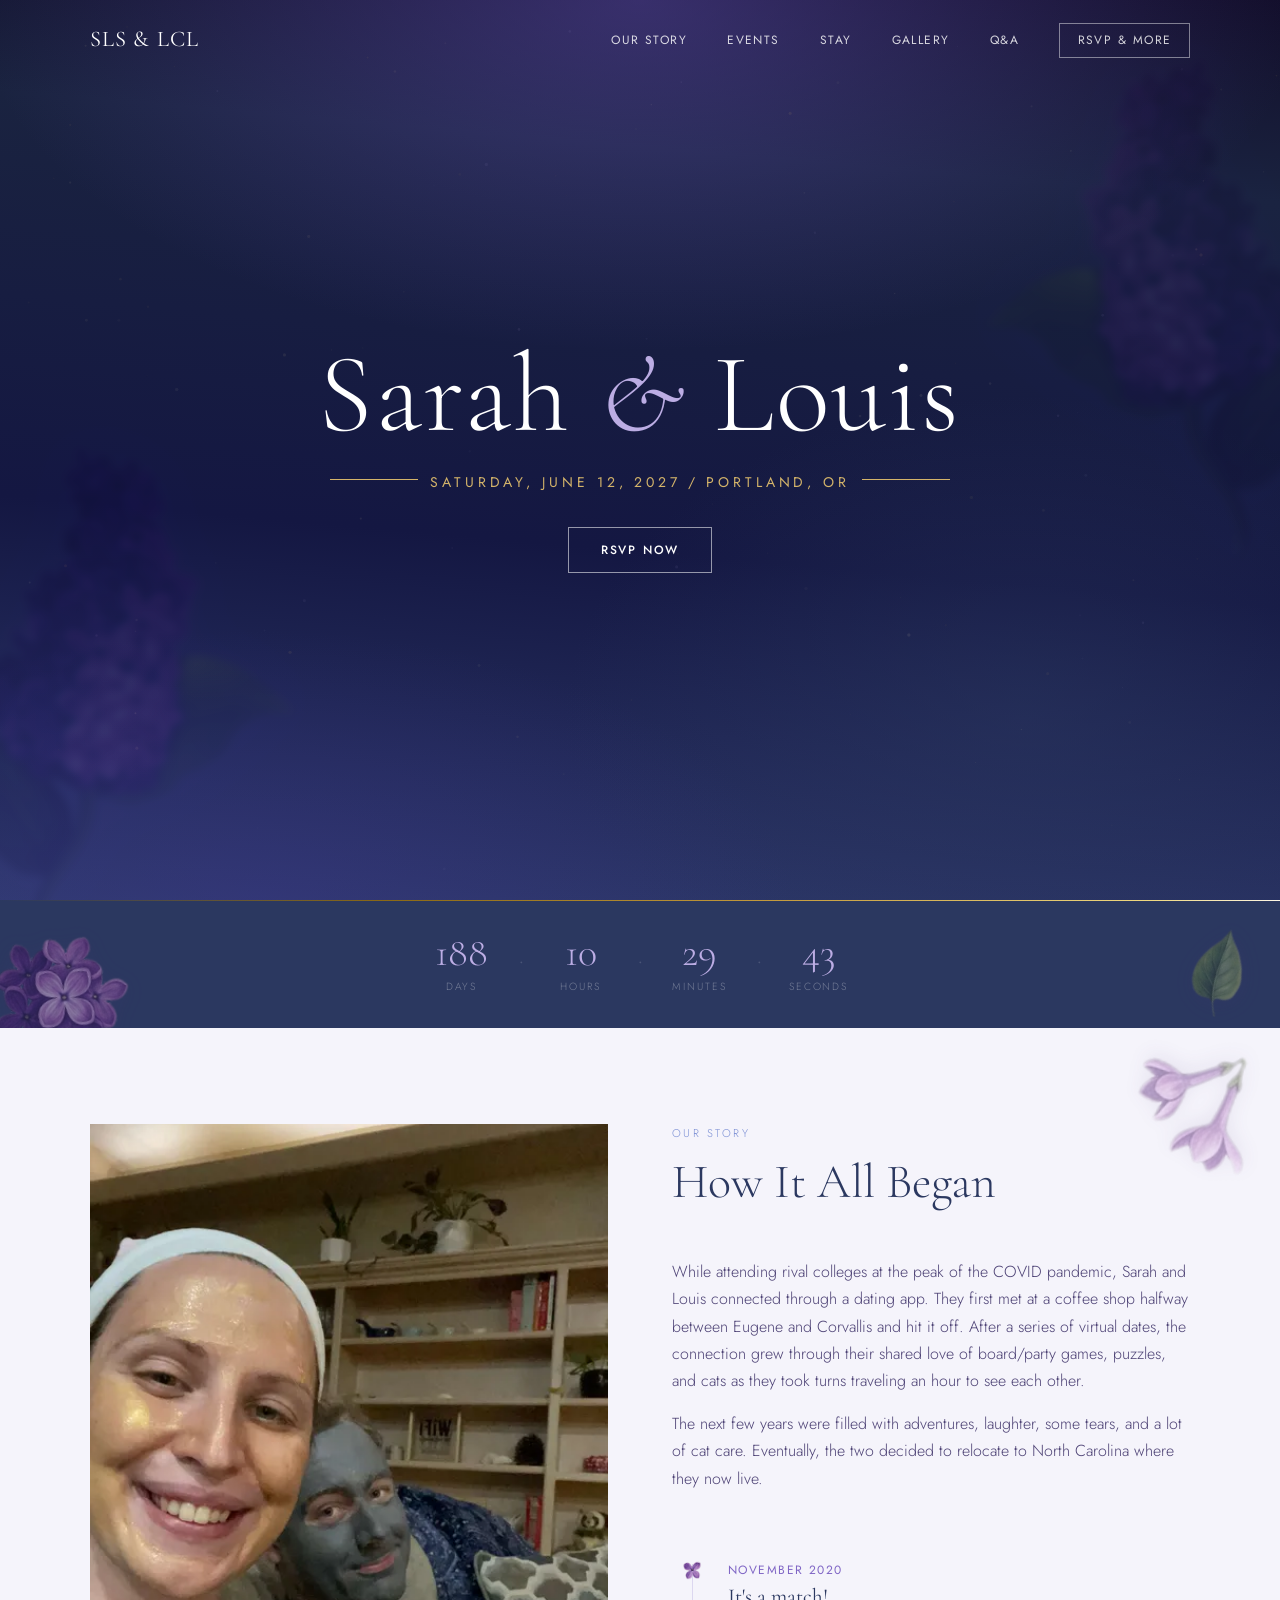
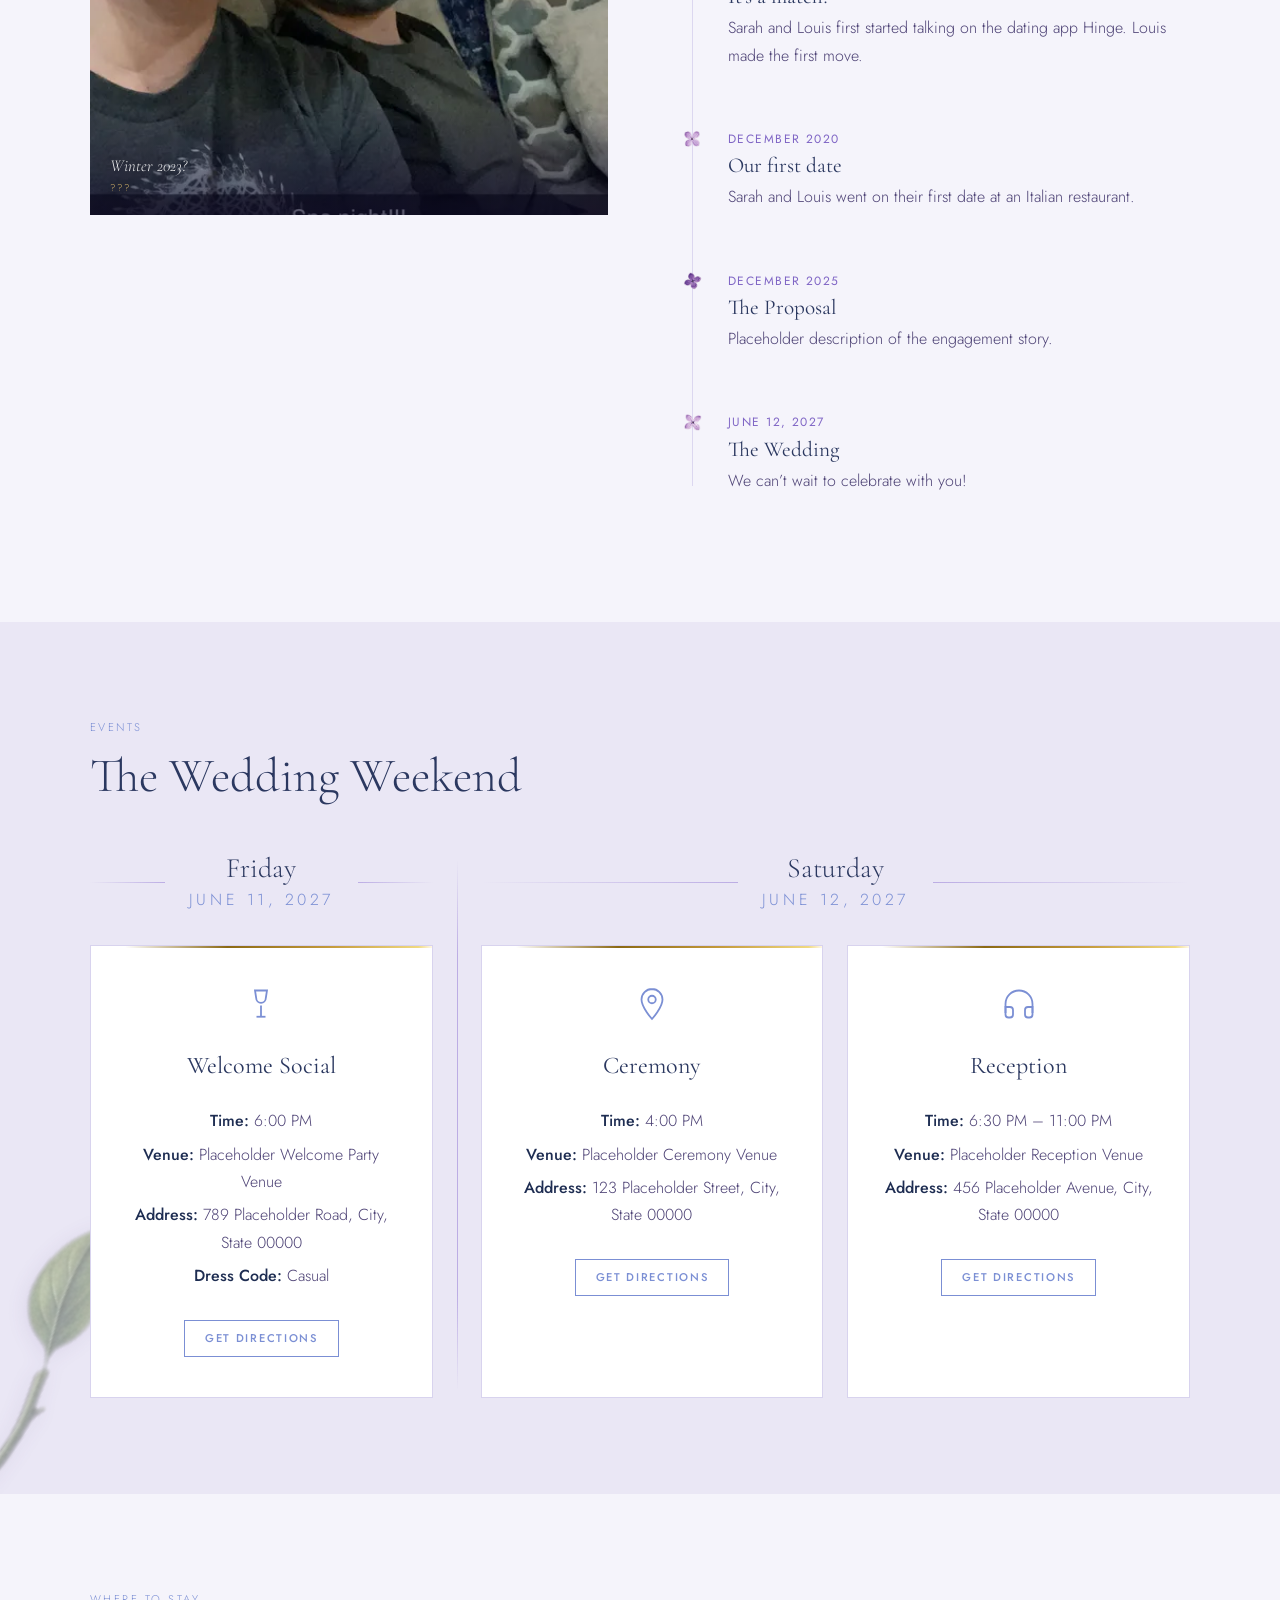
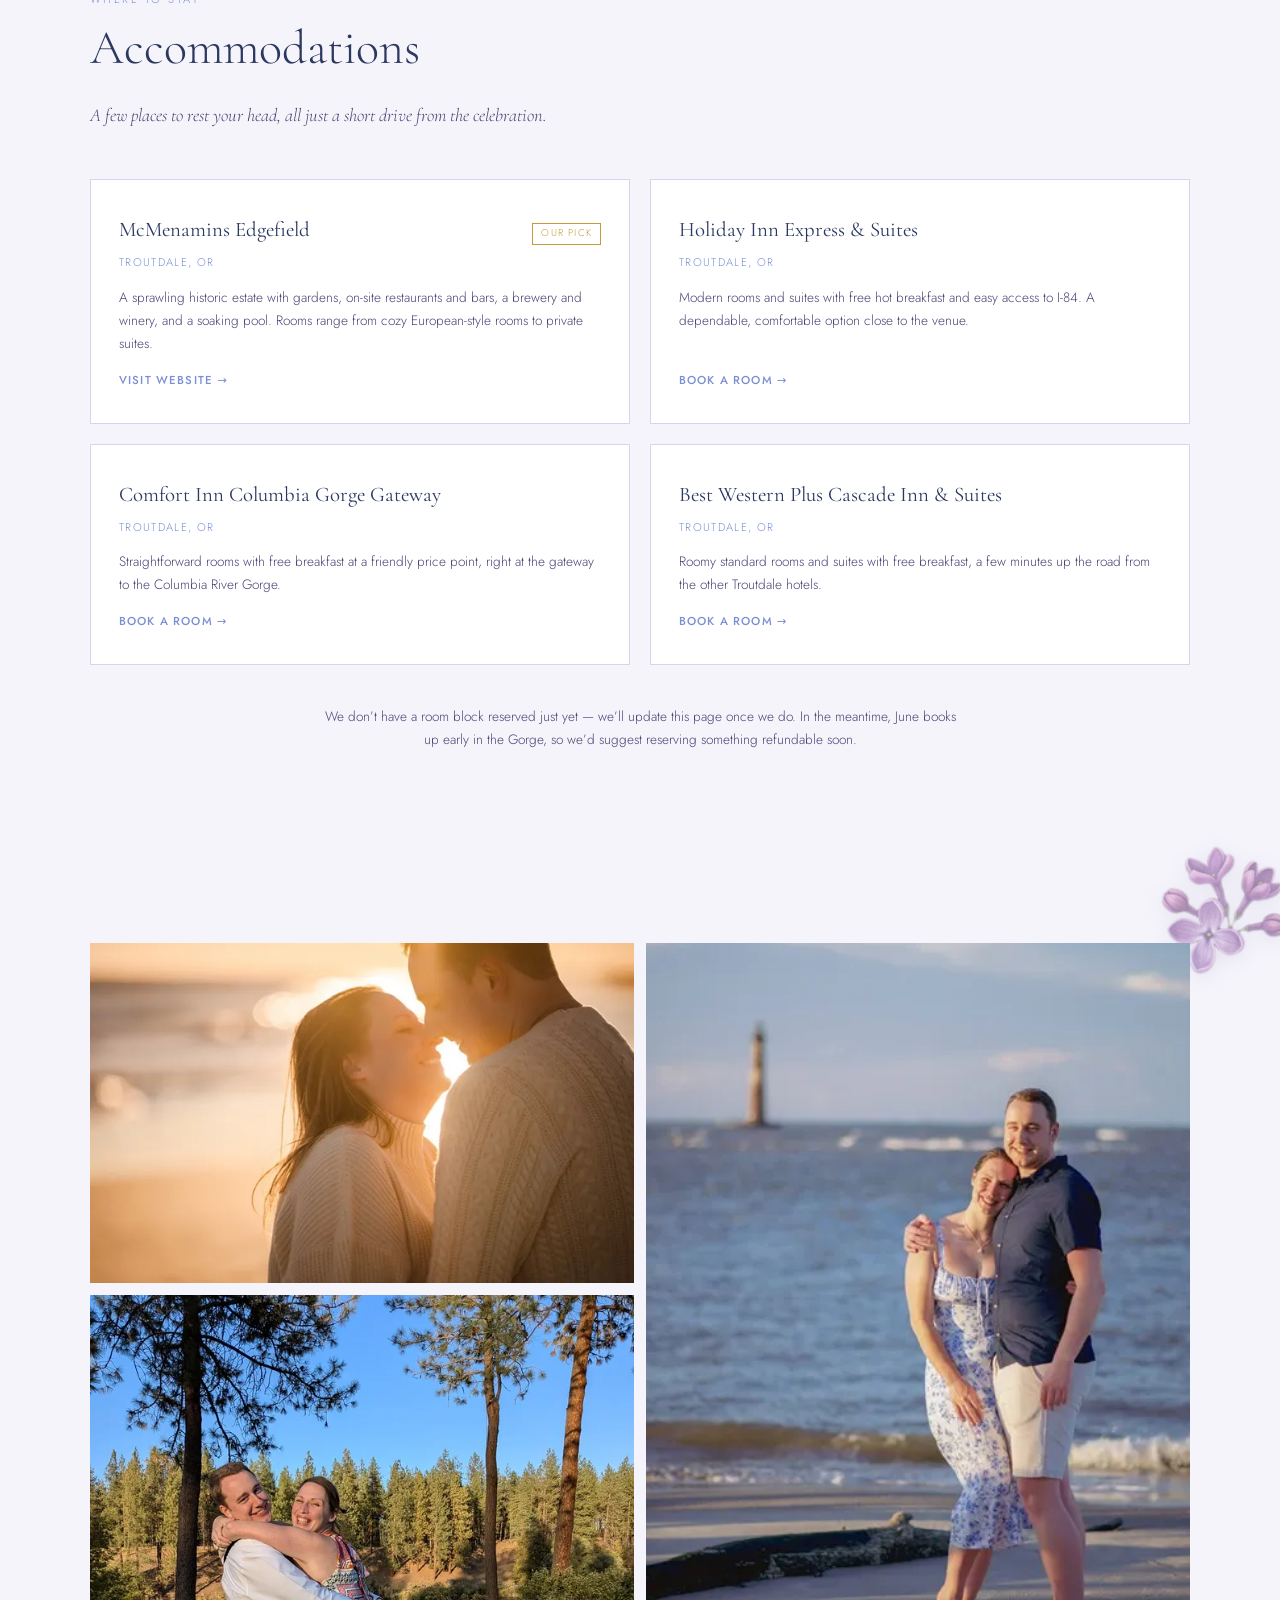
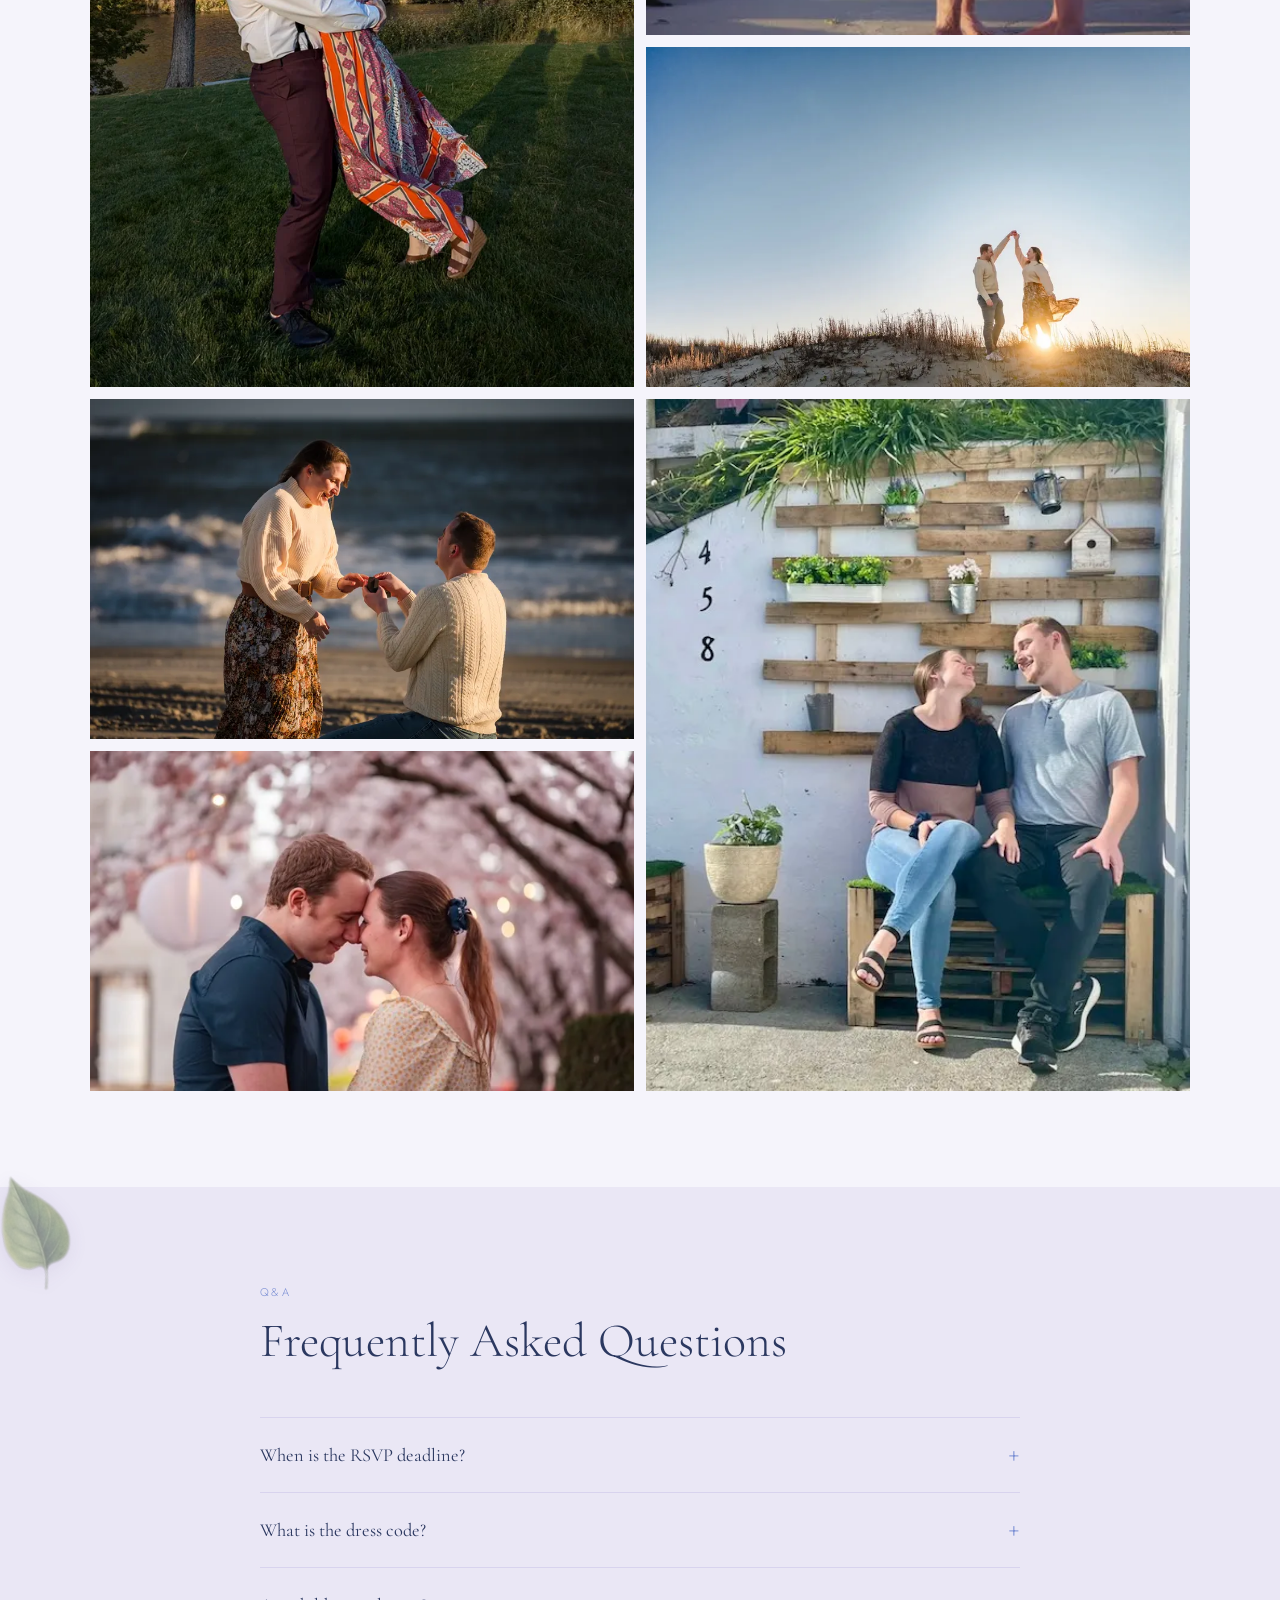
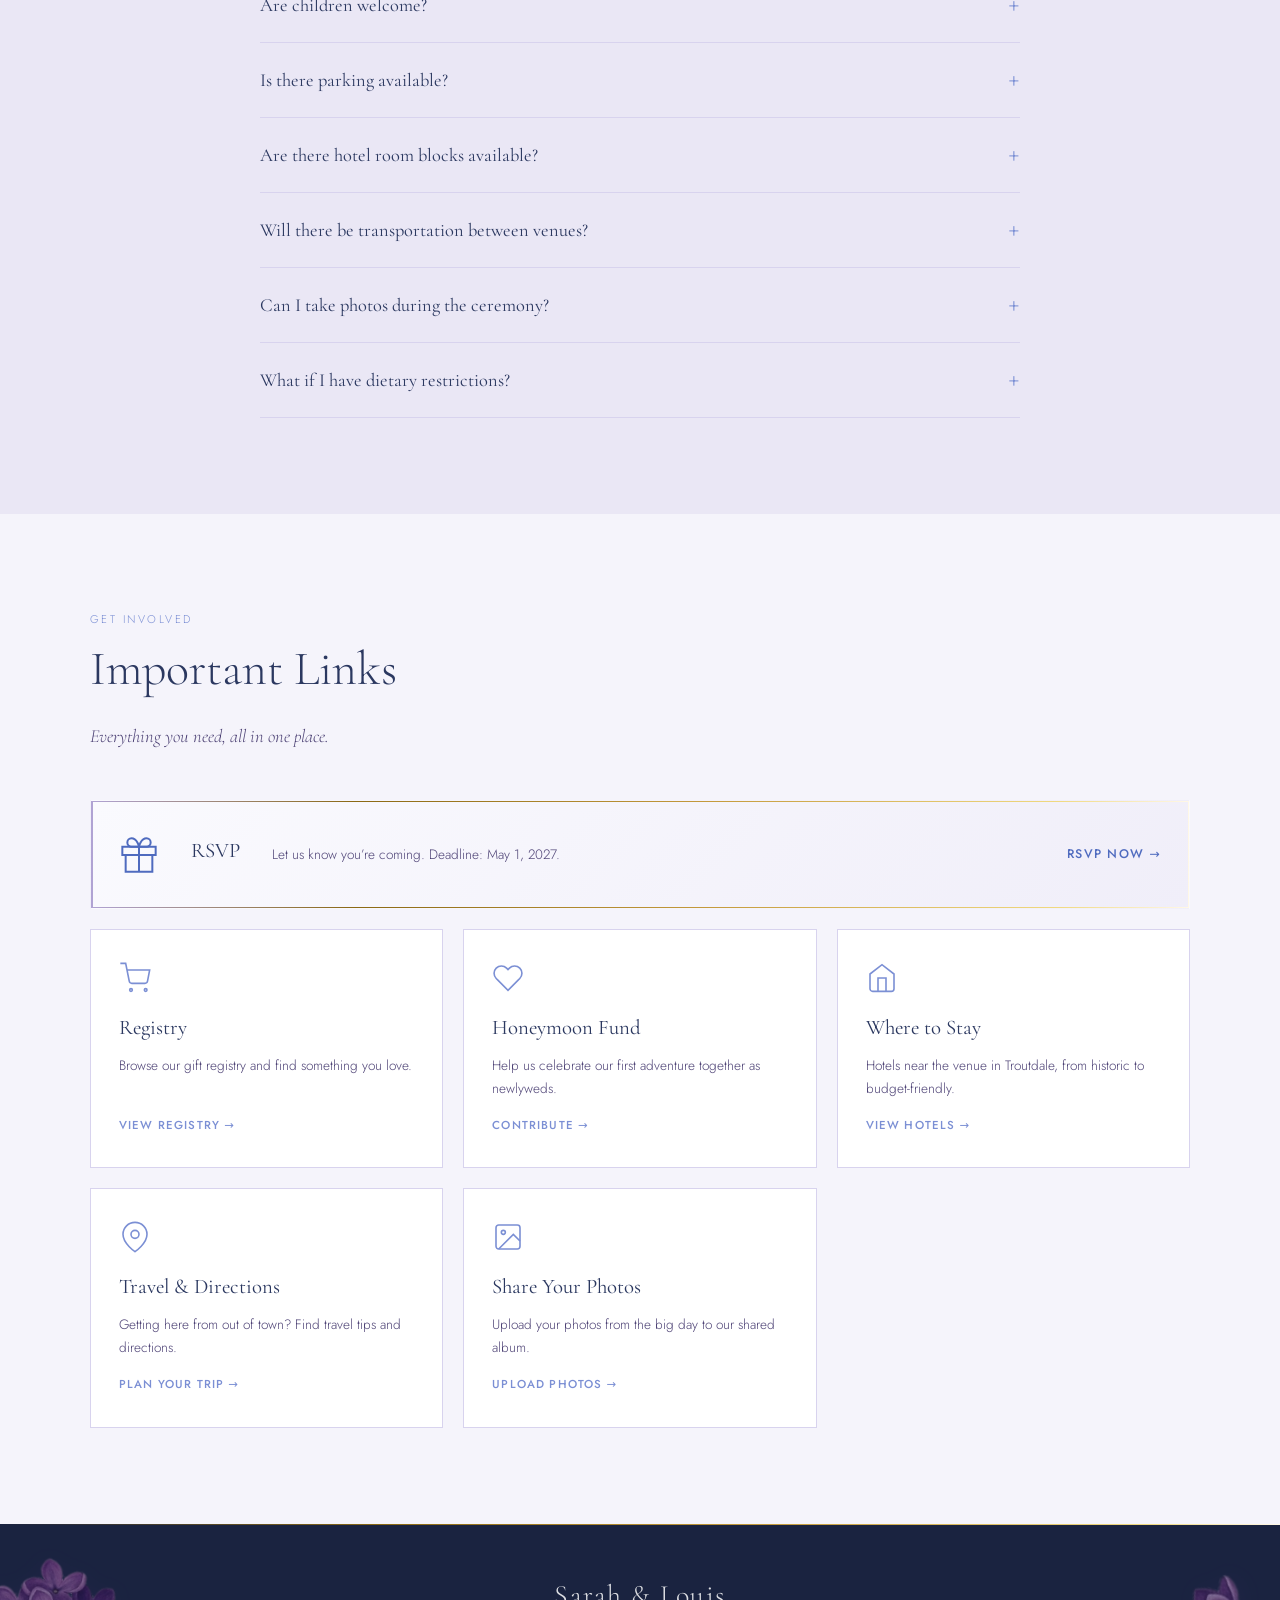
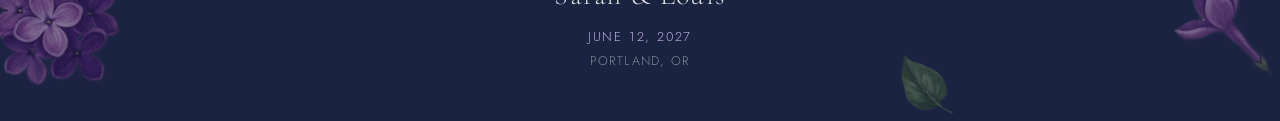
==== commit 9dfa2493: "Add accommodations section and update navigation links" ====
--- a/index.html
+++ b/index.html
@@ -27,6 +27,7 @@
         <ul>
           <li><a href="#our-story">Our Story</a></li>
           <li><a href="#events">Events</a></li>
+          <li><a href="#accommodations">Stay</a></li>
           <li><a href="#gallery">Gallery</a></li>
           <li><a href="#faq">Q&amp;A</a></li>
           <li><a href="#links" class="nav-cta">RSVP &amp; More</a></li>
@@ -42,7 +43,13 @@
     <img class="hero-botanical hero-botanical--left" src="wisteria/wisteria.png" alt="" aria-hidden="true" />
     <div class="hero-content">
       <h1 class="hero-names fade-in visible">Sarah <span class="ampersand">&amp;</span> Louis</h1>
-      <p class="hero-eyebrow">Saturday, June 12, 2027 / Portland, OR</p>
+      <p class="hero-eyebrow">
+        <span class="hero-eyebrow-text">
+          <span>Saturday, June 12, 2027</span>
+          <span class="hero-eyebrow-sep" aria-hidden="true">/</span>
+          <span>Portland, OR</span>
+        </span>
+      </p>
       <a href="#links" class="btn btn-outline rsvp-open">RSVP Now</a>
     </div>
   </section>
@@ -152,56 +159,137 @@
     <div class="container">
       <div class="section-label">Events</div>
       <h2 class="section-title">The Wedding Weekend</h2>
-      <div class="events-grid">
-
-        <article class="event-card">
-          <div class="event-icon" aria-hidden="true">
-            <svg viewBox="0 0 24 24" fill="none" stroke="currentColor" stroke-width="1.2">
-              <path d="M12 2C8.13 2 5 5.13 5 9c0 5.25 7 13 7 13s7-7.75 7-13c0-3.87-3.13-7-7-7z" />
-              <circle cx="12" cy="9" r="2.5" />
-            </svg>
-          </div>
-          <h3>Ceremony</h3>
-          <p class="event-detail"><strong>Date:</strong> Friday, June 12, 2027</p>
-          <p class="event-detail"><strong>Time:</strong> 4:00 PM</p>
-          <p class="event-detail"><strong>Venue:</strong> Placeholder Ceremony Venue</p>
-          <p class="event-detail"><strong>Address:</strong> 123 Placeholder Street, City, State 00000</p>
-          <a href="#" class="btn btn-sm btn-ghost">Get Directions</a>
-        </article>
-
-        <article class="event-card">
-          <div class="event-icon" aria-hidden="true">
-            <svg viewBox="0 0 24 24" fill="none" stroke="currentColor" stroke-width="1.2">
-              <path
-                d="M12 3v1m0 16v1M4.22 4.22l.71.71m14.14 14.14.71.71M3 12H2m20 0h-1M4.22 19.78l.71-.71M18.36 5.64l.71-.71" />
-              <circle cx="12" cy="12" r="4" />
-            </svg>
-          </div>
-          <h3>Cocktail Hour</h3>
-          <p class="event-detail"><strong>Date:</strong> Friday, June 12, 2027</p>
-          <p class="event-detail"><strong>Time:</strong> 5:30 PM</p>
-          <p class="event-detail"><strong>Venue:</strong> Placeholder Reception Venue</p>
-          <p class="event-detail"><strong>Address:</strong> 456 Placeholder Avenue, City, State 00000</p>
-          <a href="#" class="btn btn-sm btn-ghost">Get Directions</a>
-        </article>
-
-        <article class="event-card">
-          <div class="event-icon" aria-hidden="true">
-            <svg viewBox="0 0 24 24" fill="none" stroke="currentColor" stroke-width="1.2">
-              <path d="M3 18v-6a9 9 0 0 1 18 0v6" />
-              <path
-                d="M21 19a2 2 0 0 1-2 2h-1a2 2 0 0 1-2-2v-3a2 2 0 0 1 2-2h3zM3 19a2 2 0 0 0 2 2h1a2 2 0 0 0 2-2v-3a2 2 0 0 0-2-2H3z" />
-            </svg>
-          </div>
-          <h3>Reception</h3>
-          <p class="event-detail"><strong>Date:</strong> Friday, June 12, 2027</p>
-          <p class="event-detail"><strong>Time:</strong> 6:30 PM &ndash; 11:00 PM</p>
-          <p class="event-detail"><strong>Venue:</strong> Placeholder Reception Venue</p>
-          <p class="event-detail"><strong>Address:</strong> 456 Placeholder Avenue, City, State 00000</p>
-          <a href="#" class="btn btn-sm btn-ghost">Get Directions</a>
-        </article>
-
-      </div>
+      <div class="events-days">
+
+        <div class="events-day">
+          <div class="events-day-header">
+            <div class="events-day-heading">
+              <span class="events-day-name">Friday</span>
+              <span class="events-day-date">June 11, 2027</span>
+            </div>
+          </div>
+
+          <div class="events-grid events-grid--one">
+            <article class="event-card">
+              <div class="event-icon" aria-hidden="true">
+                <svg viewBox="0 0 24 24" fill="none" stroke="currentColor" stroke-width="1.2">
+                  <path d="M8 3h8l-.8 5a3.2 3.2 0 0 1-6.4 0L8 3z" />
+                  <path d="M12 13v7" />
+                  <path d="M9 20.5h6" />
+                </svg>
+              </div>
+              <h3>Welcome Social</h3>
+              <p class="event-detail"><strong>Time:</strong> 6:00 PM</p>
+              <p class="event-detail"><strong>Venue:</strong> Placeholder Welcome Party Venue</p>
+              <p class="event-detail"><strong>Address:</strong> 789 Placeholder Road, City, State 00000</p>
+              <p class="event-detail"><strong>Dress Code:</strong> Casual</p>
+              <a href="#" class="btn btn-sm btn-ghost">Get Directions</a>
+            </article>
+          </div>
+        </div>
+
+        <div class="events-day">
+          <div class="events-day-header">
+            <div class="events-day-heading">
+              <span class="events-day-name">Saturday</span>
+              <span class="events-day-date">June 12, 2027</span>
+            </div>
+          </div>
+
+          <div class="events-grid events-grid--two">
+            <article class="event-card">
+              <div class="event-icon" aria-hidden="true">
+                <svg viewBox="0 0 24 24" fill="none" stroke="currentColor" stroke-width="1.2">
+                  <path d="M12 2C8.13 2 5 5.13 5 9c0 5.25 7 13 7 13s7-7.75 7-13c0-3.87-3.13-7-7-7z" />
+                  <circle cx="12" cy="9" r="2.5" />
+                </svg>
+              </div>
+              <h3>Ceremony</h3>
+              <p class="event-detail"><strong>Time:</strong> 4:00 PM</p>
+              <p class="event-detail"><strong>Venue:</strong> Placeholder Ceremony Venue</p>
+              <p class="event-detail"><strong>Address:</strong> 123 Placeholder Street, City, State 00000</p>
+              <a href="#" class="btn btn-sm btn-ghost">Get Directions</a>
+            </article>
+
+            <article class="event-card">
+              <div class="event-icon" aria-hidden="true">
+                <svg viewBox="0 0 24 24" fill="none" stroke="currentColor" stroke-width="1.2">
+                  <path d="M3 18v-6a9 9 0 0 1 18 0v6" />
+                  <path
+                    d="M21 19a2 2 0 0 1-2 2h-1a2 2 0 0 1-2-2v-3a2 2 0 0 1 2-2h3zM3 19a2 2 0 0 0 2 2h1a2 2 0 0 0 2-2v-3a2 2 0 0 0-2-2H3z" />
+                </svg>
+              </div>
+              <h3>Reception</h3>
+              <p class="event-detail"><strong>Time:</strong> 6:30 PM &ndash; 11:00 PM</p>
+              <p class="event-detail"><strong>Venue:</strong> Placeholder Reception Venue</p>
+              <p class="event-detail"><strong>Address:</strong> 456 Placeholder Avenue, City, State 00000</p>
+              <a href="#" class="btn btn-sm btn-ghost">Get Directions</a>
+            </article>
+          </div>
+        </div>
+
+      </div>
+    </div>
+  </section>
+
+  <!-- ACCOMMODATIONS -->
+  <section class="section" id="accommodations">
+    <div class="container">
+      <div class="section-label">Where to Stay</div>
+      <h2 class="section-title">Accommodations</h2>
+      <p class="stay-intro">A few places to rest your head, all just a short drive from the celebration.</p>
+      <div class="stay-grid">
+
+        <a class="stay-card" href="https://www.mcmenamins.com/edgefield" target="_blank" rel="noopener">
+          <div class="stay-card-head">
+            <h3>McMenamins Edgefield</h3>
+            <span class="stay-tag">Our Pick</span>
+          </div>
+          <p class="stay-meta">Troutdale, OR</p>
+          <p class="stay-desc">A sprawling historic estate with gardens, on-site restaurants and bars, a brewery and
+            winery, and a soaking pool. Rooms range from cozy European-style rooms to private suites.</p>
+          <span class="stay-cta">Visit Website &rarr;</span>
+        </a>
+
+        <a class="stay-card"
+          href="https://www.ihg.com/holidayinnexpress/hotels/us/en/troutdale/ttdtd/hoteldetail?cm_mmc=GoogleMaps-_-EX-_-US-_-TTDTD"
+          target="_blank" rel="noopener">
+          <div class="stay-card-head">
+            <h3>Holiday Inn Express &amp; Suites</h3>
+          </div>
+          <p class="stay-meta">Troutdale, OR</p>
+          <p class="stay-desc">Modern rooms and suites with free hot breakfast and easy access to I-84. A dependable,
+            comfortable option close to the venue.</p>
+          <span class="stay-cta">Book a Room &rarr;</span>
+        </a>
+
+        <a class="stay-card" href="https://www.choicehotels.com/oregon/troutdale/comfort-inn-hotels/or218?mc=llgoxxpx"
+          target="_blank" rel="noopener">
+          <div class="stay-card-head">
+            <h3>Comfort Inn Columbia Gorge Gateway</h3>
+          </div>
+          <p class="stay-meta">Troutdale, OR</p>
+          <p class="stay-desc">Straightforward rooms with free breakfast at a friendly price point, right at the gateway
+            to the Columbia River Gorge.</p>
+          <span class="stay-cta">Book a Room &rarr;</span>
+        </a>
+
+        <a class="stay-card"
+          href="https://www.bestwestern.com/en_US/book/hotel-rooms.38140.html?iata=00171880&amp;ssob=BLBWI0004G&amp;cid=BLBWI0004G:google:gmb:38140"
+          target="_blank" rel="noopener">
+          <div class="stay-card-head">
+            <h3>Best Western Plus Cascade Inn &amp; Suites</h3>
+          </div>
+          <p class="stay-meta">Troutdale, OR</p>
+          <p class="stay-desc">Roomy standard rooms and suites with free breakfast, a few minutes up the road from the
+            other Troutdale hotels.</p>
+          <span class="stay-cta">Book a Room &rarr;</span>
+        </a>
+
+      </div>
+      <p class="stay-note">We don&rsquo;t have a room block reserved just yet &mdash; we&rsquo;ll update this page once
+        we do. In the meantime, June books up early in the Gorge, so we&rsquo;d suggest reserving something refundable
+        soon.</p>
     </div>
   </section>
 
@@ -346,32 +434,32 @@
         <details class="faq-item">
           <summary class="faq-question">What is the dress code?</summary>
           <div class="faq-answer">
-            <p>The dress code is <strong>black tie optional</strong>. We encourage you to dress up and celebrate with
-              us! Cocktail attire is welcome.</p>
+            <p>The dress code is <strong>semiformal</strong>. We encourage you to dress up and celebrate with
+              us!</p>
           </div>
         </details>
 
         <details class="faq-item">
           <summary class="faq-question">Are children welcome?</summary>
           <div class="faq-answer">
-            <p>Placeholder answer about children at the wedding. We love your little ones and [will/won't] be
-              accommodating children at the event.</p>
+            <p>Please include your children in your RSVP if you plan to attend with them. We do not plan to provide
+              childcare during the event.</p>
           </div>
         </details>
 
         <details class="faq-item">
           <summary class="faq-question">Is there parking available?</summary>
           <div class="faq-answer">
-            <p>Placeholder parking information. Complimentary/paid parking is available at [venue name].
-              Valet/self-parking details here.</p>
+            <p>Parking will be available at the Troutdale House. We will provide a shuttle service to and from Cyrstal
+              Springs (the reception venue) due to limited parking at the garden.</p>
           </div>
         </details>
 
         <details class="faq-item">
           <summary class="faq-question">Are there hotel room blocks available?</summary>
           <div class="faq-answer">
-            <p>Yes! We have reserved a block of rooms at <strong>Placeholder Hotel</strong>. Use the code
-              <strong>PLACEHOLDER</strong> when booking for a discounted rate. Book by <strong>May 1, 2027</strong>.
+            <p>Not yet &mdash; we&rsquo;ll update the site if that changes. In the meantime, see
+              <a href="#accommodations">Accommodations</a> for a list of hotels near the venue in Troutdale.
             </p>
           </div>
         </details>
@@ -379,8 +467,9 @@
         <details class="faq-item">
           <summary class="faq-question">Will there be transportation between venues?</summary>
           <div class="faq-answer">
-            <p>Placeholder transportation information. A shuttle will/won&rsquo;t be available between [ceremony venue]
-              and [reception venue].</p>
+            <p>Placeholder transportation information. A shuttle will be available between the ceremony venue (Crystal
+              Springs)
+              and the reception venue (Troutdale House).</p>
           </div>
         </details>
 
@@ -452,16 +541,16 @@
           <span class="link-card-cta">Contribute &rarr;</span>
         </a>
 
-        <a href="#" class="link-card" target="_blank" rel="noopener">
+        <a href="#accommodations" class="link-card">
           <div class="link-card-icon" aria-hidden="true">
             <svg viewBox="0 0 24 24" fill="none" stroke="currentColor" stroke-width="1.2">
               <path d="M3 9l9-7 9 7v11a2 2 0 0 1-2 2H5a2 2 0 0 1-2-2z" />
               <polyline points="9 22 9 12 15 12 15 22" />
             </svg>
           </div>
-          <h3>Hotel Block</h3>
-          <p>Book your stay at our reserved hotel block for a discounted rate.</p>
-          <span class="link-card-cta">Book a Room &rarr;</span>
+          <h3>Where to Stay</h3>
+          <p>Hotels near the venue in Troutdale, from historic to budget-friendly.</p>
+          <span class="link-card-cta">View Hotels &rarr;</span>
         </a>
 
         <a href="travel.html" class="link-card">
--- a/css/styles.css
+++ b/css/styles.css
@@ -362,6 +362,15 @@
   margin-bottom: 2rem;
 }
 
+.hero-eyebrow-text {
+  display: flex;
+  align-items: center;
+}
+
+.hero-eyebrow-sep {
+  margin: 0 0.5em;
+}
+
 .hero-eyebrow::before,
 .hero-eyebrow::after {
   content: '';
@@ -728,10 +737,90 @@
 /* ============================================================
    EVENTS
    ============================================================ */
+/* Day columns sit side by side so all three cards share one row.
+   Column widths are sized so every card ends up the same width:
+   3rem between days, 1.5rem between cards within a day. */
+.events-days {
+  display: grid;
+  grid-template-columns: calc((100% - 4.5rem) / 3) 1fr;
+  column-gap: 3rem;
+}
+
+/* Both days stretch to the same height so every card lines up */
+.events-day {
+  position: relative;
+  display: flex;
+  flex-direction: column;
+}
+
+.events-day .events-grid {
+  flex: 1;
+}
+
+/* Vertical rule between Friday and Saturday, centered in the column gap */
+.events-day+.events-day::before {
+  content: '';
+  position: absolute;
+  left: -1.5rem;
+  top: 0.5rem;
+  bottom: 0.5rem;
+  width: 1px;
+  background: linear-gradient(180deg, transparent, var(--color-lavender) 18%, var(--color-lavender) 82%, transparent);
+}
+
+/* Day label with hairline rules running out to either side */
+.events-day-header {
+  display: flex;
+  align-items: center;
+  gap: 1.5rem;
+  margin-bottom: 2rem;
+}
+
+.events-day-header::before,
+.events-day-header::after {
+  content: '';
+  flex: 1;
+  height: 1px;
+  background: linear-gradient(90deg, transparent, var(--color-lavender));
+}
+
+.events-day-header::after {
+  background: linear-gradient(90deg, var(--color-lavender), transparent);
+}
+
+.events-day-heading {
+  text-align: center;
+}
+
+.events-day-name {
+  display: block;
+  font-family: var(--font-serif);
+  font-size: 1.75rem;
+  font-weight: 300;
+  line-height: 1.2;
+  color: var(--color-navy);
+}
+
+.events-day-date {
+  display: block;
+  font-size: 1rem;
+  letter-spacing: 0.22em;
+  text-transform: uppercase;
+  color: var(--color-periwinkle);
+}
+
 .events-grid {
   display: grid;
   grid-template-columns: repeat(3, 1fr);
   gap: 1.5rem;
+}
+
+.events-grid--one {
+  grid-template-columns: 1fr;
+}
+
+.events-grid--two {
+  grid-template-columns: repeat(2, 1fr);
 }
 
 .event-card {
@@ -764,6 +853,11 @@
   animation-delay: -3.3s;
 }
 
+/* Keep the first card of each day out of phase with the others */
+.events-grid--two .event-card:nth-child(1)::before {
+  animation-delay: -3.3s;
+}
+
 .event-icon {
   width: 36px;
   height: 36px;
@@ -785,7 +879,7 @@
 }
 
 .event-detail {
-  font-size: 0.87rem;
+  font-size: 1rem;
   color: var(--color-muted);
   margin-bottom: 0.4rem;
 }
@@ -797,6 +891,96 @@
 
 .event-card .btn {
   margin-top: 1.5rem;
+}
+
+/* ============================================================
+   ACCOMMODATIONS
+   ============================================================ */
+.stay-intro {
+  font-family: var(--font-serif);
+  font-size: 1.15rem;
+  font-style: italic;
+  color: var(--color-muted);
+  margin-top: -1.5rem;
+  margin-bottom: 3rem;
+}
+
+.stay-grid {
+  display: grid;
+  grid-template-columns: repeat(2, 1fr);
+  gap: 1.25rem;
+}
+
+.stay-card {
+  display: flex;
+  flex-direction: column;
+  padding: 2rem 1.75rem;
+  background: var(--color-card-bg);
+  border: 1px solid var(--color-rule);
+  transition: border-color var(--transition), box-shadow var(--transition), transform var(--transition);
+}
+
+.stay-card:hover {
+  border-color: var(--color-periwinkle);
+  box-shadow: 0 4px 20px rgba(123, 143, 212, 0.12);
+  transform: translateY(-2px);
+}
+
+.stay-card-head {
+  display: flex;
+  align-items: baseline;
+  justify-content: space-between;
+  gap: 1rem;
+}
+
+.stay-card h3 {
+  font-family: var(--font-serif);
+  font-size: 1.3rem;
+  font-weight: 400;
+  color: var(--color-navy);
+}
+
+.stay-tag {
+  font-size: 0.62rem;
+  letter-spacing: 0.12em;
+  text-transform: uppercase;
+  color: var(--color-gold);
+  border: 1px solid var(--color-gold);
+  padding: 0.1rem 0.5rem;
+  white-space: nowrap;
+  flex-shrink: 0;
+}
+
+.stay-meta {
+  font-size: 0.7rem;
+  letter-spacing: 0.12em;
+  text-transform: uppercase;
+  color: var(--color-periwinkle);
+  margin: 0.35rem 0 0.85rem;
+}
+
+.stay-desc {
+  font-size: 0.85rem;
+  color: var(--color-muted);
+  flex: 1;
+  margin-bottom: 1rem;
+}
+
+.stay-cta {
+  font-size: 0.72rem;
+  letter-spacing: 0.1em;
+  text-transform: uppercase;
+  color: var(--color-periwinkle);
+  font-weight: 500;
+  margin-top: auto;
+}
+
+.stay-note {
+  font-size: 0.85rem;
+  color: var(--color-muted);
+  text-align: center;
+  max-width: 640px;
+  margin: 2.5rem auto 0;
 }
 
 /* ============================================================
@@ -1167,6 +1351,16 @@
   margin-top: 0.75rem;
 }
 
+.faq-answer a {
+  color: var(--color-blue);
+  border-bottom: 1px solid currentColor;
+  transition: color var(--transition);
+}
+
+.faq-answer a:hover {
+  color: var(--color-periwinkle);
+}
+
 /* ============================================================
    IMPORTANT LINKS
    ============================================================ */
@@ -1355,6 +1549,16 @@
    RESPONSIVE
    ============================================================ */
 @media (max-width: 900px) {
+  /* Days stack again — one card per row */
+  .events-days {
+    grid-template-columns: 1fr;
+    row-gap: 3.5rem;
+  }
+
+  .events-day+.events-day::before {
+    content: none;
+  }
+
   .events-grid {
     grid-template-columns: 1fr;
     max-width: 480px;
@@ -1367,6 +1571,12 @@
 
   .link-card--featured {
     grid-column: span 2;
+  }
+
+  .stay-grid {
+    grid-template-columns: 1fr;
+    max-width: 560px;
+    margin: 0 auto;
   }
 
   .gallery-grid {
@@ -1469,6 +1679,21 @@
     grid-auto-rows: 140px;
   }
 
+  /* Stack date and location on their own lines */
+  .hero-eyebrow {
+    align-items: center;
+  }
+
+  .hero-eyebrow-text {
+    flex-direction: column;
+    gap: 0.5rem;
+    text-indent: 0.28em;
+  }
+
+  .hero-eyebrow-sep {
+    display: none;
+  }
+
   .countdown-inner {
     gap: 0.75rem;
   }
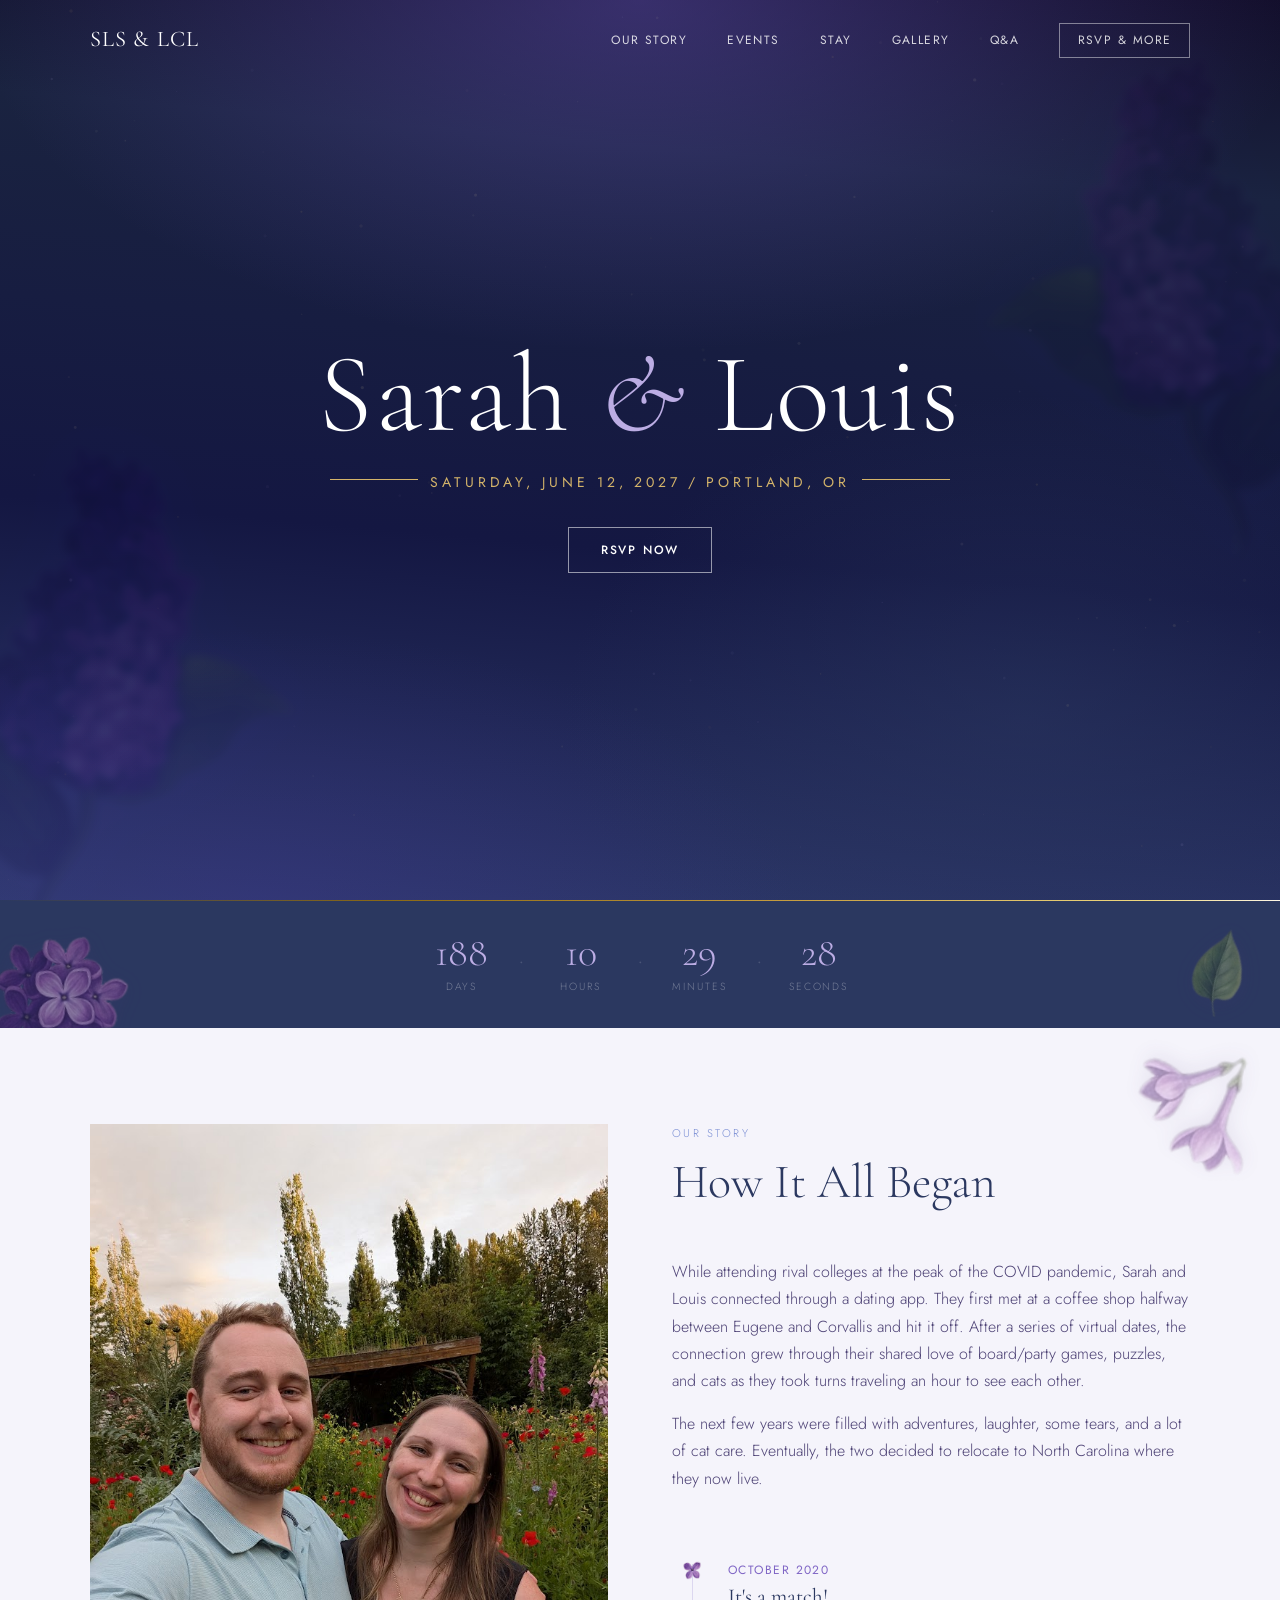
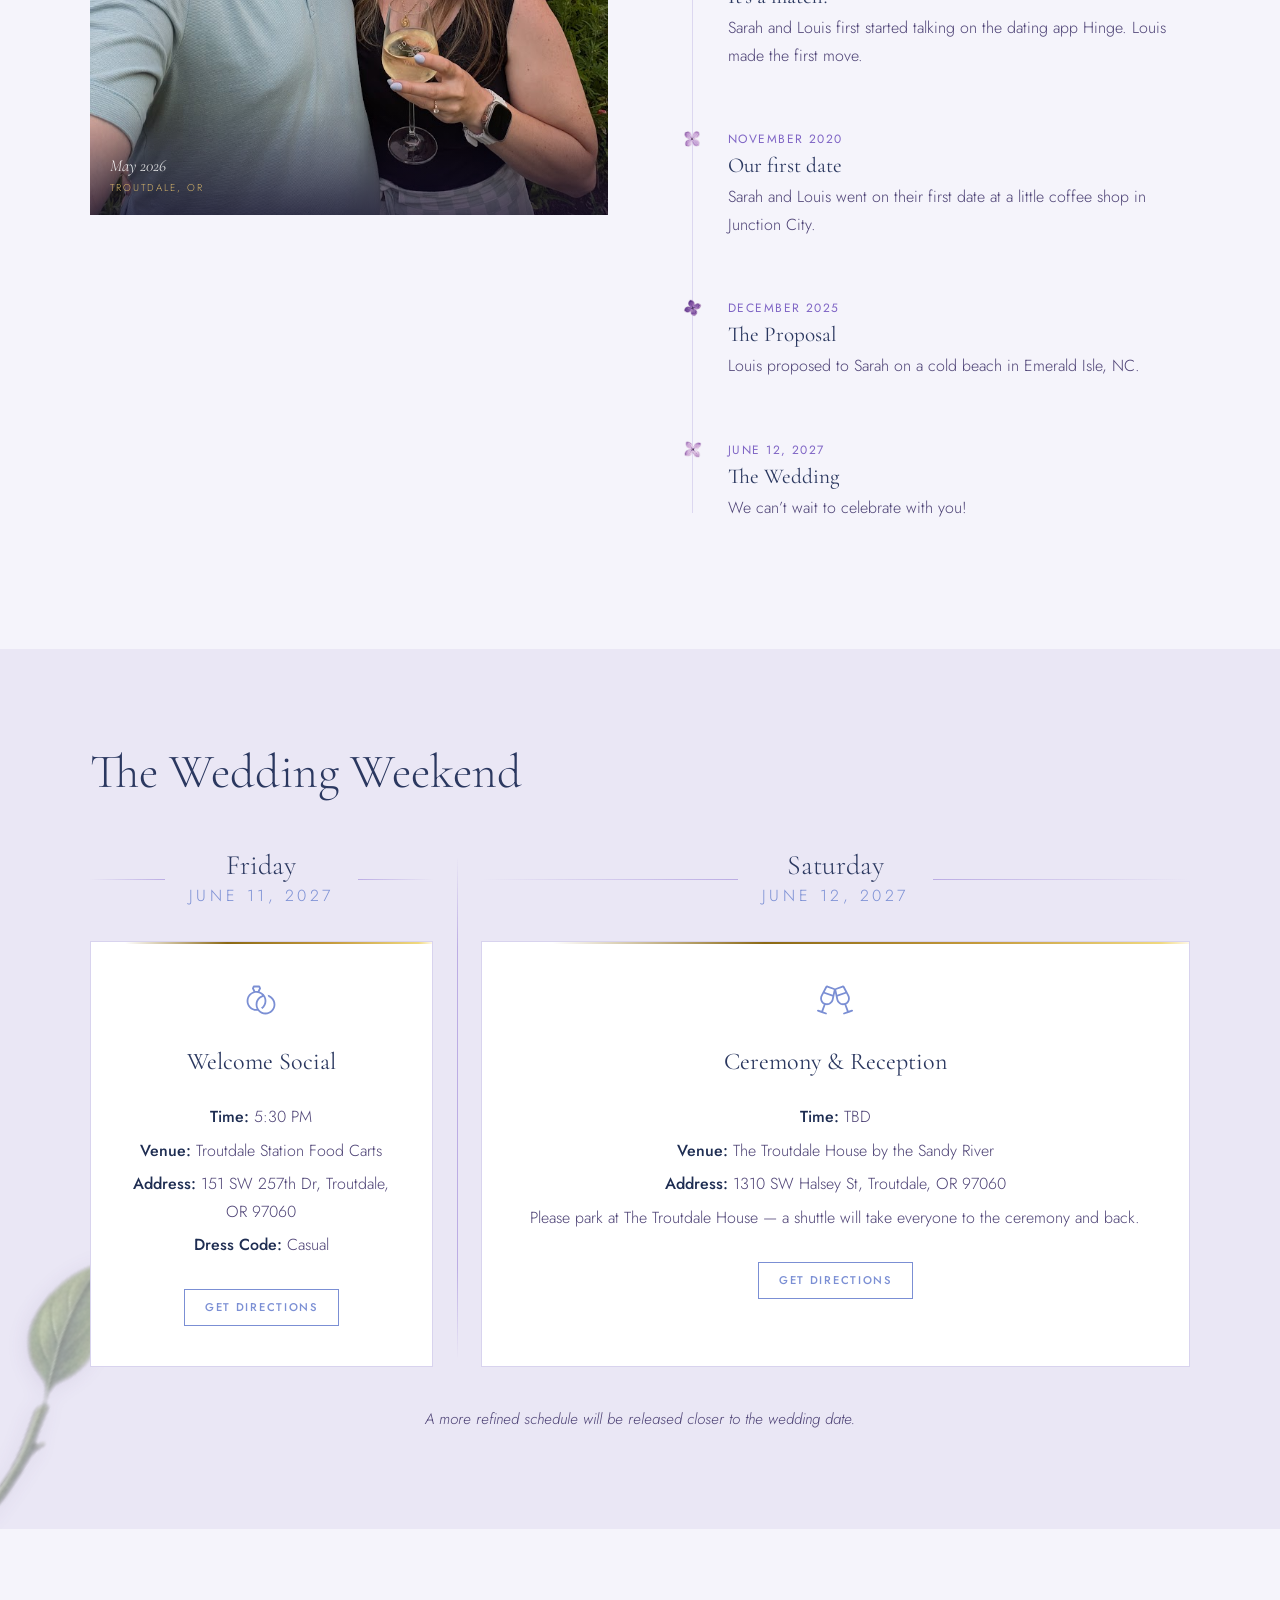
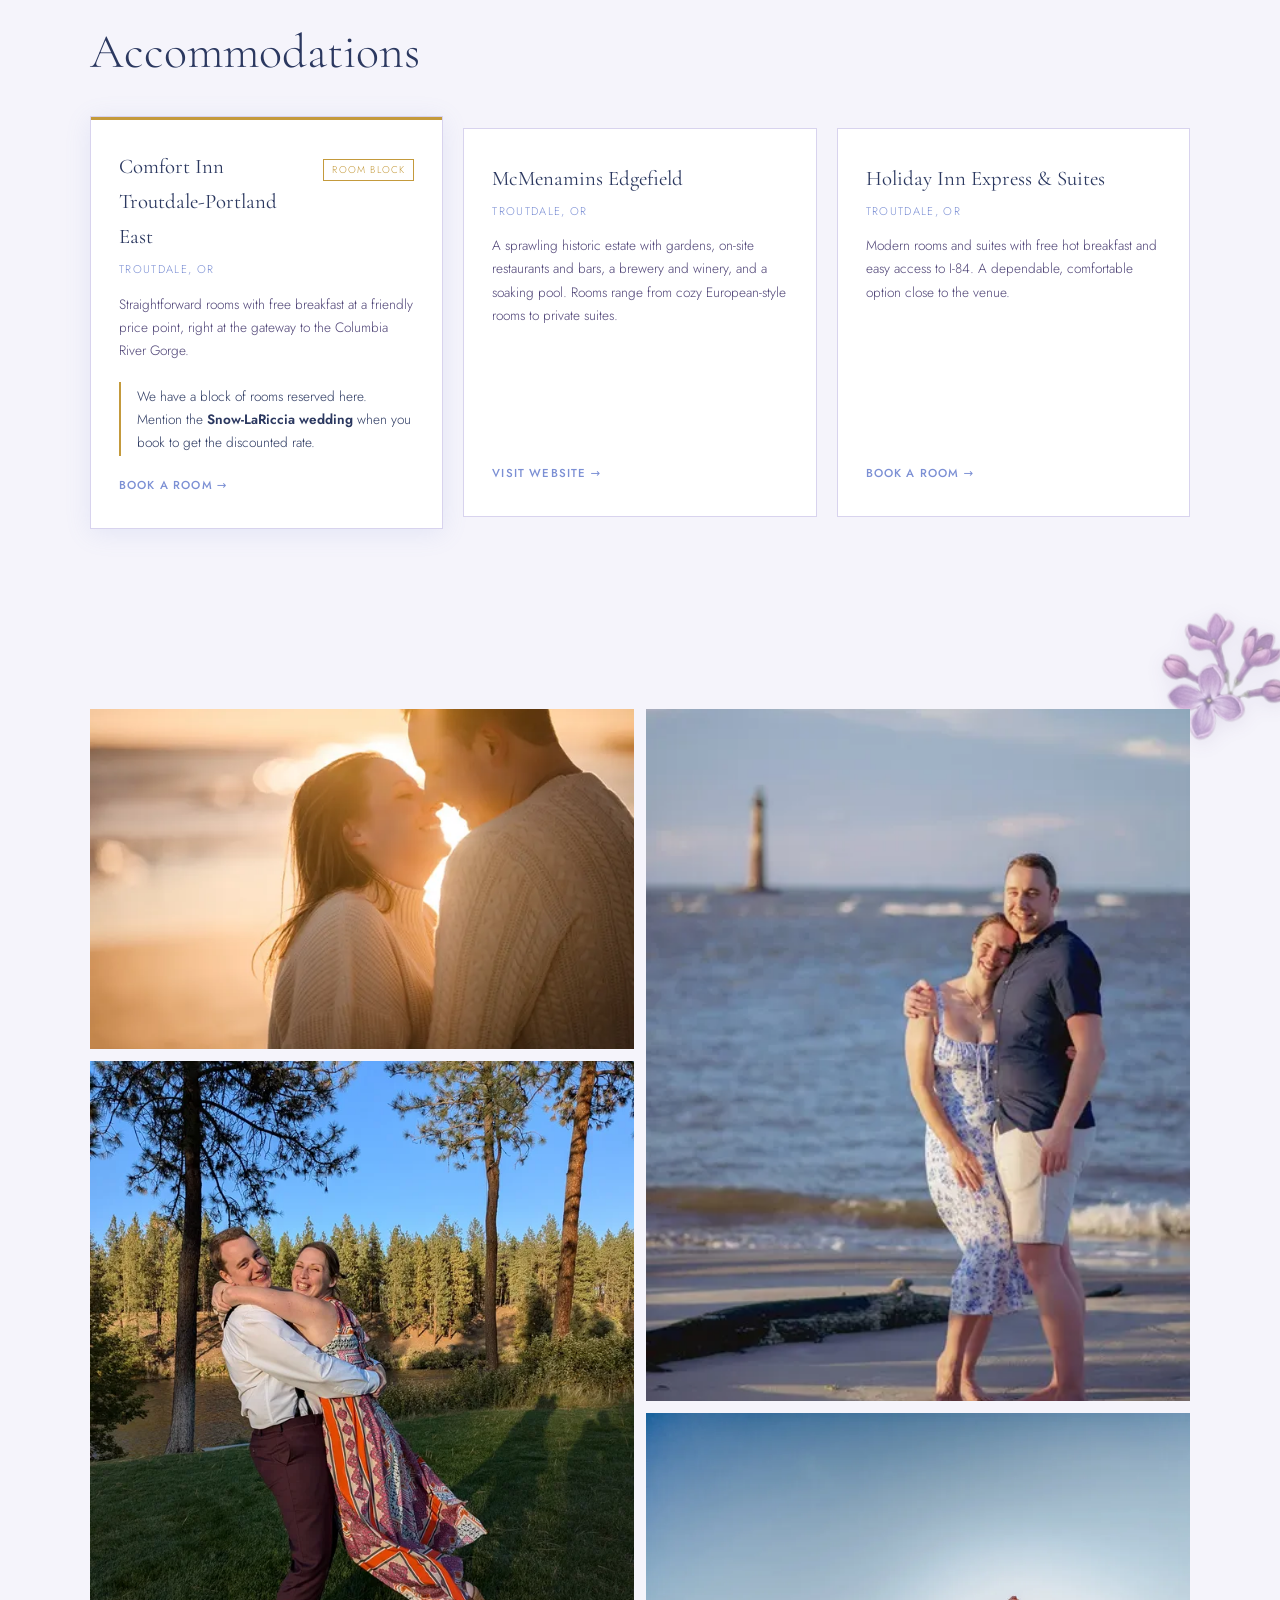
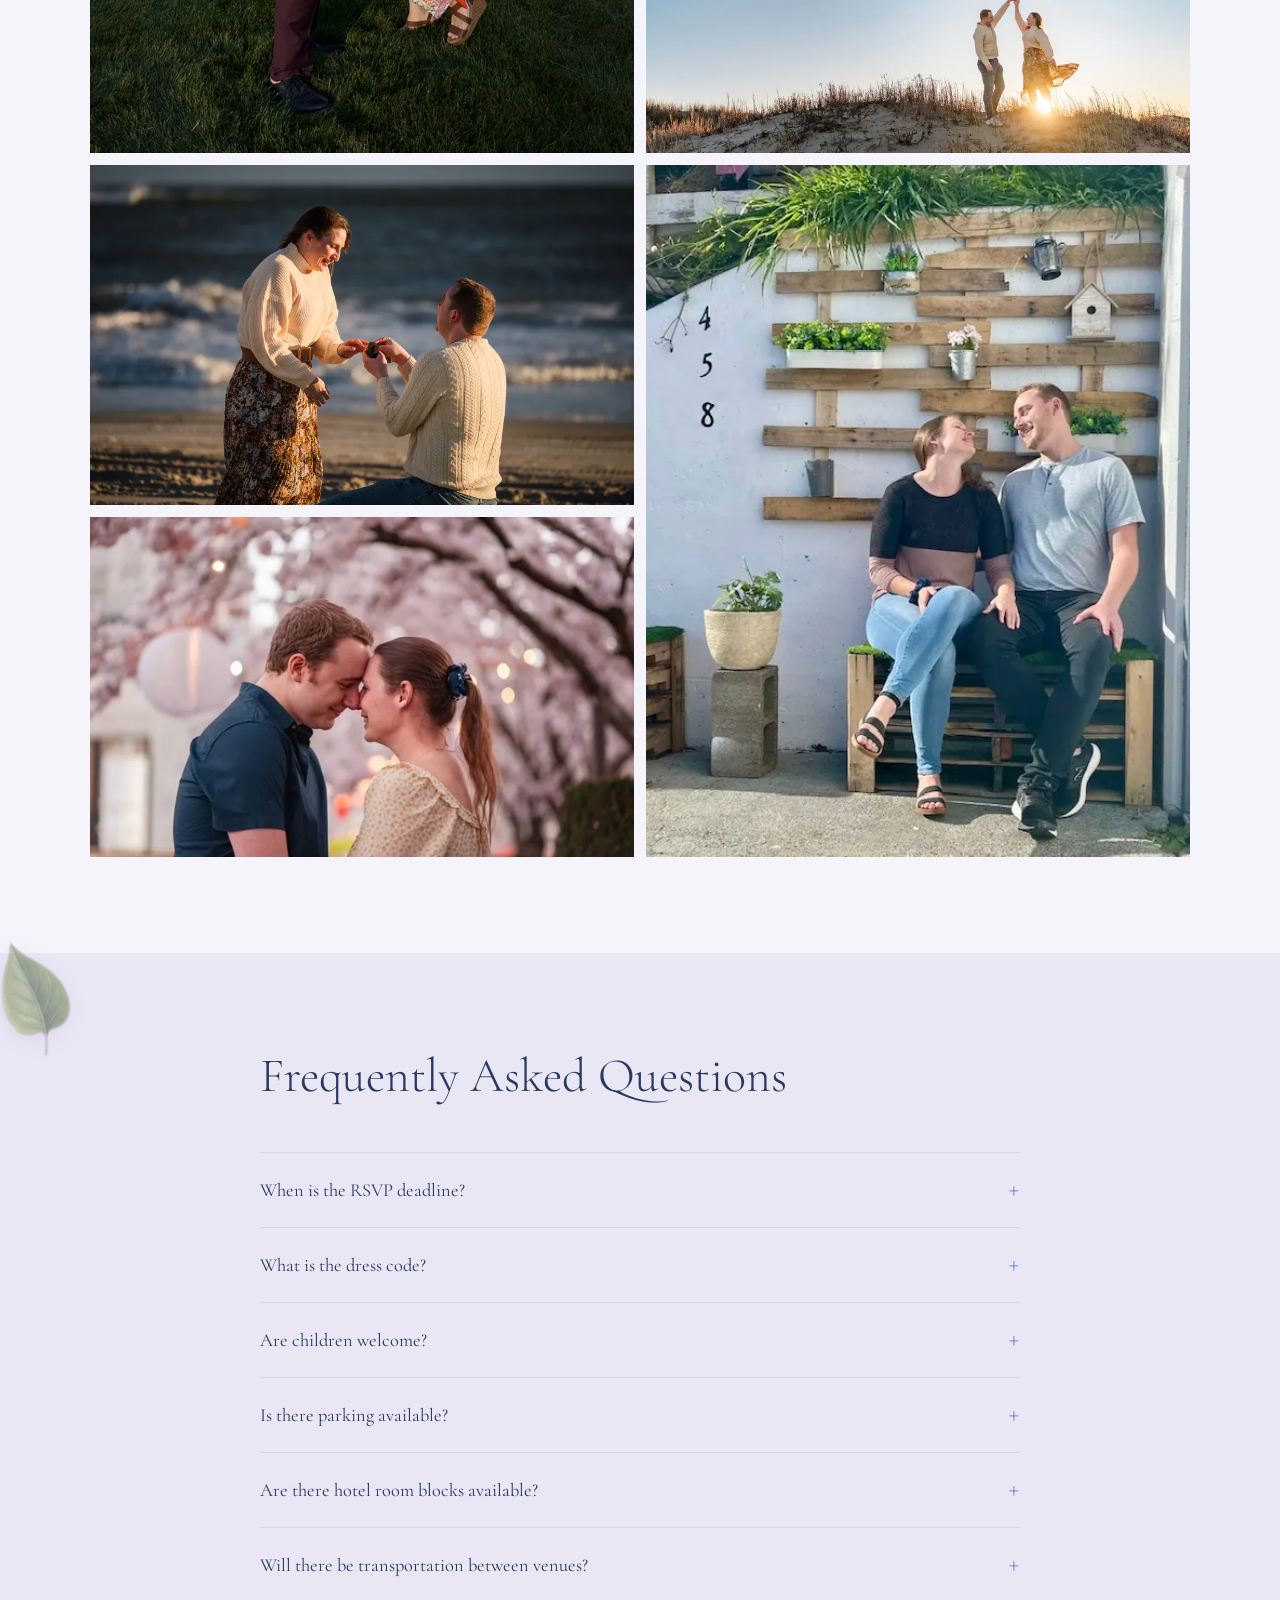
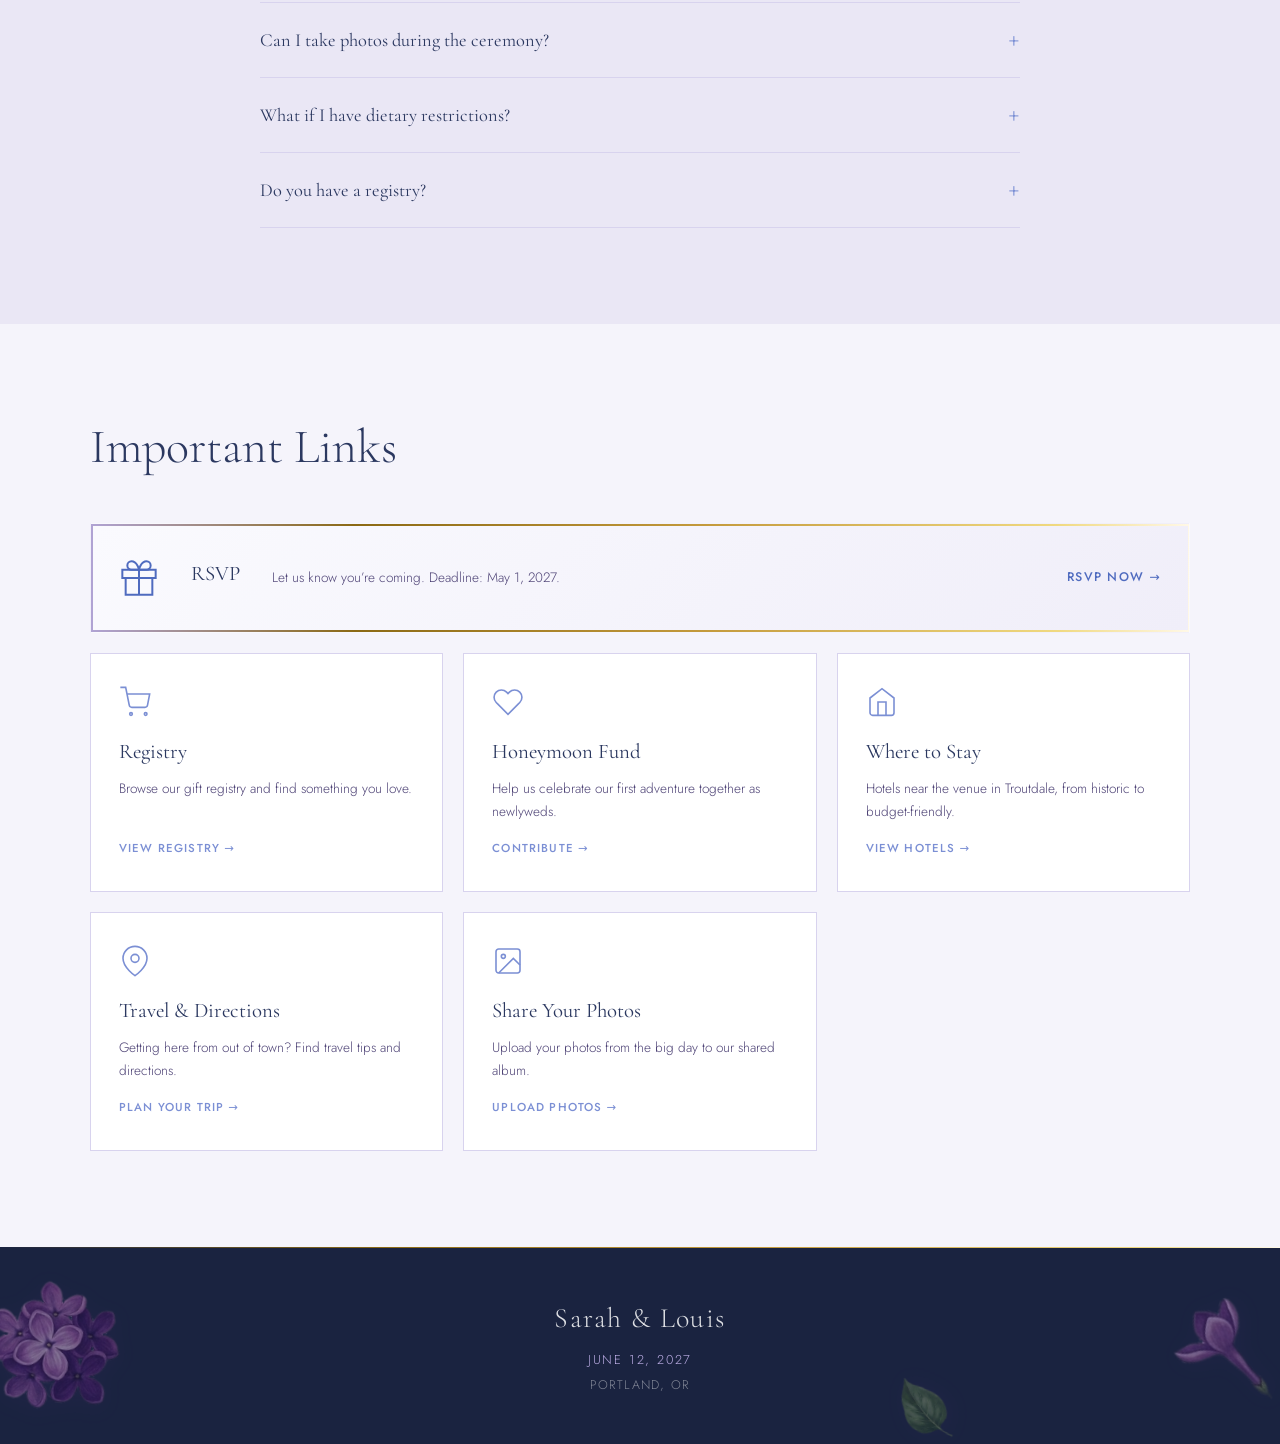
==== commit 23f6636d: "new selfies and refinements" ====
--- a/index.html
+++ b/index.html
@@ -75,6 +75,7 @@
           <img class="story-photo" src="selfies/download_20210213_140606.webp" alt="" aria-hidden="true" />
           <img class="story-photo" src="selfies/download_20210213_140606.webp" alt="Sarah and Louis" />
           <div class="story-slide-caption">
+            <span class="story-slide-flag" hidden></span>
             <span class="story-slide-date"></span>
             <span class="story-slide-location"></span>
           </div>
@@ -95,7 +96,7 @@
           <div class="timeline">
             <div class="timeline-item">
               <img class="timeline-dot" src="wisteria/flower 6.png" alt="" aria-hidden="true">
-              <div class="timeline-date">November 2020</div>
+              <div class="timeline-date">October 2020</div>
               <div class="timeline-body">
                 <h3>It's a match!</h3>
                 <p>Sarah and Louis first started talking on the dating app Hinge. Louis made the first move.</p>
@@ -103,10 +104,10 @@
             </div>
             <div class="timeline-item">
               <img class="timeline-dot" src="wisteria/flower 5.png" alt="" aria-hidden="true">
-              <div class="timeline-date">December 2020</div>
+              <div class="timeline-date">November 2020</div>
               <div class="timeline-body">
                 <h3>Our first date</h3>
-                <p>Sarah and Louis went on their first date at an Italian restaurant.</p>
+                <p>Sarah and Louis went on their first date at a little coffee shop in Junction City.</p>
               </div>
             </div>
             <!-- <div class="timeline-item">
@@ -138,7 +139,7 @@
               <div class="timeline-date">December 2025</div>
               <div class="timeline-body">
                 <h3>The Proposal</h3>
-                <p>Placeholder description of the engagement story.</p>
+                <p>Louis proposed to Sarah on a cold beach in Emerald Isle, NC.</p>
               </div>
             </div>
             <div class="timeline-item">
@@ -157,7 +158,6 @@
   <!-- EVENTS -->
   <section class="section section-alt" id="events">
     <div class="container">
-      <div class="section-label">Events</div>
       <h2 class="section-title">The Wedding Weekend</h2>
       <div class="events-days">
 
@@ -172,18 +172,18 @@
           <div class="events-grid events-grid--one">
             <article class="event-card">
               <div class="event-icon" aria-hidden="true">
-                <svg viewBox="0 0 24 24" fill="none" stroke="currentColor" stroke-width="1.2">
-                  <path d="M8 3h8l-.8 5a3.2 3.2 0 0 1-6.4 0L8 3z" />
-                  <path d="M12 13v7" />
-                  <path d="M9 20.5h6" />
+                <svg viewBox="0 0 640 640">
+                  <path
+                    d="M201.9 96L193.9 112L217.9 160L262.1 160L286.1 112L278.1 96L201.9 96zM318.3 119.2L293.7 168.4C364.6 191.1 416 257.6 416 336.1C416 394.4 387.7 446.1 344 478.1C335.2 471.8 327.5 463.9 321.2 455C359.1 429.1 384 385.5 384 336.1C384 308.6 376.3 282.8 362.9 260.9C301.4 277.3 256 333.4 256 400.1C256 479.6 320.5 544.1 400 544.1C479.5 544.1 544 479.6 544 400.1C544 339.2 506.2 287.2 452.8 266.1C448.4 252.7 442.8 239.9 436.1 227.8C516 244.5 576 315.3 576 400.1C576 497.3 497.2 576.1 400 576.1C344.7 576.1 295.3 550.6 263 510.6C255.5 511.6 247.8 512.1 240 512.1C142.8 512.1 64 433.3 64 336.1C64 257.6 115.4 191.2 186.3 168.4L161.7 119.2C159.4 114.7 159.4 109.4 161.7 104.9L177.7 72.9C180.4 67.4 185.9 64 192 64L288 64C294.1 64 299.6 67.4 302.3 72.8L318.3 104.8C320.6 109.3 320.6 114.6 318.3 119.1zM243.2 480C230.9 456 224 428.8 224 400C224 323.3 273.1 258 341.6 233.9C315.6 208 279.7 192 240 192C160.5 192 96 256.5 96 336C96 415.5 160.5 480 240 480C241.1 480 242.1 480 243.2 480z" />
                 </svg>
               </div>
               <h3>Welcome Social</h3>
-              <p class="event-detail"><strong>Time:</strong> 6:00 PM</p>
-              <p class="event-detail"><strong>Venue:</strong> Placeholder Welcome Party Venue</p>
-              <p class="event-detail"><strong>Address:</strong> 789 Placeholder Road, City, State 00000</p>
+              <p class="event-detail"><strong>Time:</strong> 5:30 PM</p>
+              <p class="event-detail"><strong>Venue:</strong> Troutdale Station Food Carts</p>
+              <p class="event-detail"><strong>Address:</strong> 151 SW 257th Dr, Troutdale, OR 97060</p>
               <p class="event-detail"><strong>Dress Code:</strong> Casual</p>
-              <a href="#" class="btn btn-sm btn-ghost">Get Directions</a>
+              <a href="https://www.google.com/maps/dir/?api=1&amp;destination=Troutdale+Station+Food+Carts%2C+151+SW+257th+Dr%2C+Troutdale%2C+OR+97060"
+                target="_blank" rel="noopener" class="btn btn-sm btn-ghost">Get Directions</a>
             </article>
           </div>
         </div>
@@ -196,54 +196,57 @@
             </div>
           </div>
 
-          <div class="events-grid events-grid--two">
+          <div class="events-grid events-grid--one">
             <article class="event-card">
               <div class="event-icon" aria-hidden="true">
-                <svg viewBox="0 0 24 24" fill="none" stroke="currentColor" stroke-width="1.2">
-                  <path d="M12 2C8.13 2 5 5.13 5 9c0 5.25 7 13 7 13s7-7.75 7-13c0-3.87-3.13-7-7-7z" />
-                  <circle cx="12" cy="9" r="2.5" />
+                <svg viewBox="0 0 640 640">
+                  <path
+                    d="M98.1 250.2C73.2 297.5 95.7 356 146 374.3C196.3 392.6 251.1 362.3 262.5 310L273.4 259.9L122 204.8L98.1 250.2zM280.2 228.3L299.4 139.7L179.3 96L137 176.2L280.2 228.3zM69.8 235.3L150.9 81.1C158.4 66.9 175.1 60.5 190.2 65.9L310.4 109.7C314 111 317.2 112.9 320 115.3C322.8 112.9 326 111 329.6 109.7L449.8 65.9C464.8 60.4 481.6 66.9 489.1 81.1L570.3 235.3C601.7 295 577.7 367.6 519.7 397.9L561.7 513.3L618.6 492.6C626.9 489.6 636.1 493.9 639.1 502.2C642.1 510.5 637.8 519.7 629.5 522.7C581.5 540.2 533.6 557.6 485.6 575.1C477.3 578.1 468.1 573.8 465.1 565.5C462.1 557.2 466.4 548 474.7 545L531.6 524.3L489.6 408.9C425.7 423 360.6 382.8 346.3 316.9L320.1 195.9L293.9 316.9C279.6 382.8 214.5 423.1 150.6 408.9L108.6 524.3L165.5 545C173.8 548 178.1 557.2 175.1 565.5C172.1 573.8 162.9 578.1 154.6 575.1C106.6 557.6 58.7 540.2 10.7 522.7C2.4 519.7-1.9 510.5 1.1 502.2C4.1 493.9 13.3 489.6 21.6 492.6L78.5 513.3L120.5 397.9C62.5 367.6 38.5 295 69.9 235.3zM541.9 250.2L518 204.8L366.6 259.9L377.5 310C388.8 362.3 443.7 392.5 494 374.3C544.3 356.1 566.8 297.6 541.9 250.2zM359.8 228.3L503 176.2L460.7 96L340.6 139.7L359.8 228.3z" />
                 </svg>
               </div>
-              <h3>Ceremony</h3>
-              <p class="event-detail"><strong>Time:</strong> 4:00 PM</p>
-              <p class="event-detail"><strong>Venue:</strong> Placeholder Ceremony Venue</p>
-              <p class="event-detail"><strong>Address:</strong> 123 Placeholder Street, City, State 00000</p>
-              <a href="#" class="btn btn-sm btn-ghost">Get Directions</a>
+              <h3>Ceremony &amp; Reception</h3>
+              <p class="event-detail"><strong>Time:</strong> TBD</p>
+              <p class="event-detail"><strong>Venue:</strong> The Troutdale House by the Sandy River</p>
+              <p class="event-detail"><strong>Address:</strong> 1310 SW Halsey St, Troutdale, OR 97060</p>
+              <p class="event-detail">Please park at The Troutdale House &mdash; a shuttle will take everyone to the
+                ceremony and back.</p>
+              <a href="https://www.google.com/maps/dir/?api=1&amp;destination=The+Troutdale+House+by+the+Sandy+River%2C+Troutdale%2C+OR"
+                target="_blank" rel="noopener" class="btn btn-sm btn-ghost">Get Directions</a>
             </article>
-
-            <article class="event-card">
-              <div class="event-icon" aria-hidden="true">
-                <svg viewBox="0 0 24 24" fill="none" stroke="currentColor" stroke-width="1.2">
-                  <path d="M3 18v-6a9 9 0 0 1 18 0v6" />
-                  <path
-                    d="M21 19a2 2 0 0 1-2 2h-1a2 2 0 0 1-2-2v-3a2 2 0 0 1 2-2h3zM3 19a2 2 0 0 0 2 2h1a2 2 0 0 0 2-2v-3a2 2 0 0 0-2-2H3z" />
-                </svg>
-              </div>
-              <h3>Reception</h3>
-              <p class="event-detail"><strong>Time:</strong> 6:30 PM &ndash; 11:00 PM</p>
-              <p class="event-detail"><strong>Venue:</strong> Placeholder Reception Venue</p>
-              <p class="event-detail"><strong>Address:</strong> 456 Placeholder Avenue, City, State 00000</p>
-              <a href="#" class="btn btn-sm btn-ghost">Get Directions</a>
-            </article>
-          </div>
-        </div>
-
-      </div>
+          </div>
+        </div>
+
+      </div>
+
+      <p class="events-note">A more refined schedule will be released closer to the wedding date.</p>
     </div>
   </section>
 
   <!-- ACCOMMODATIONS -->
   <section class="section" id="accommodations">
     <div class="container">
-      <div class="section-label">Where to Stay</div>
       <h2 class="section-title">Accommodations</h2>
-      <p class="stay-intro">A few places to rest your head, all just a short drive from the celebration.</p>
       <div class="stay-grid">
+
+        <a class="stay-card stay-card--featured"
+          href="https://www.choicehotels.com/oregon/troutdale/comfort-inn-hotels/or218?mc=llgoxxpx" target="_blank"
+          rel="noopener">
+          <div class="stay-card-head">
+            <h3>Comfort Inn Troutdale-Portland East</h3>
+            <span class="stay-tag">Room Block</span>
+          </div>
+          <p class="stay-meta">Troutdale, OR</p>
+          <p class="stay-desc">Straightforward rooms with free breakfast at a friendly price point, right at the gateway
+            to the Columbia River Gorge.</p>
+          <p class="stay-block">We have a block of rooms reserved here. Mention the
+            <strong>Snow-LaRiccia wedding</strong> when you book to get the discounted rate.
+          </p>
+          <span class="stay-cta">Book a Room &rarr;</span>
+        </a>
 
         <a class="stay-card" href="https://www.mcmenamins.com/edgefield" target="_blank" rel="noopener">
           <div class="stay-card-head">
             <h3>McMenamins Edgefield</h3>
-            <span class="stay-tag">Our Pick</span>
           </div>
           <p class="stay-meta">Troutdale, OR</p>
           <p class="stay-desc">A sprawling historic estate with gardens, on-site restaurants and bars, a brewery and
@@ -263,33 +266,7 @@
           <span class="stay-cta">Book a Room &rarr;</span>
         </a>
 
-        <a class="stay-card" href="https://www.choicehotels.com/oregon/troutdale/comfort-inn-hotels/or218?mc=llgoxxpx"
-          target="_blank" rel="noopener">
-          <div class="stay-card-head">
-            <h3>Comfort Inn Columbia Gorge Gateway</h3>
-          </div>
-          <p class="stay-meta">Troutdale, OR</p>
-          <p class="stay-desc">Straightforward rooms with free breakfast at a friendly price point, right at the gateway
-            to the Columbia River Gorge.</p>
-          <span class="stay-cta">Book a Room &rarr;</span>
-        </a>
-
-        <a class="stay-card"
-          href="https://www.bestwestern.com/en_US/book/hotel-rooms.38140.html?iata=00171880&amp;ssob=BLBWI0004G&amp;cid=BLBWI0004G:google:gmb:38140"
-          target="_blank" rel="noopener">
-          <div class="stay-card-head">
-            <h3>Best Western Plus Cascade Inn &amp; Suites</h3>
-          </div>
-          <p class="stay-meta">Troutdale, OR</p>
-          <p class="stay-desc">Roomy standard rooms and suites with free breakfast, a few minutes up the road from the
-            other Troutdale hotels.</p>
-          <span class="stay-cta">Book a Room &rarr;</span>
-        </a>
-
-      </div>
-      <p class="stay-note">We don&rsquo;t have a room block reserved just yet &mdash; we&rsquo;ll update this page once
-        we do. In the meantime, June books up early in the Gorge, so we&rsquo;d suggest reserving something refundable
-        soon.</p>
+      </div>
     </div>
   </section>
 
@@ -371,16 +348,9 @@
             <select id="rsvp-guests" name="guests">
               <option value="1">1</option>
               <option value="2">2</option>
-            </select>
-          </div>
-
-          <div class="rsvp-field">
-            <label for="rsvp-meal">Meal Preference</label>
-            <select id="rsvp-meal" name="meal">
-              <option value="">Please select&hellip;</option>
-              <option value="option-a">Option A</option>
-              <option value="option-b">Option B</option>
-              <option value="option-c">Option C</option>
+              <option value="3">3</option>
+              <option value="4">4</option>
+              <option value="5">5</option>
             </select>
           </div>
 
@@ -420,7 +390,6 @@
   <!-- FAQ -->
   <section class="section section-alt" id="faq">
     <div class="container container--narrow">
-      <div class="section-label">Q&amp;A</div>
       <h2 class="section-title">Frequently Asked Questions</h2>
       <div class="faq-list">
 
@@ -442,8 +411,9 @@
         <details class="faq-item">
           <summary class="faq-question">Are children welcome?</summary>
           <div class="faq-answer">
-            <p>Please include your children in your RSVP if you plan to attend with them. We do not plan to provide
-              childcare during the event.</p>
+            <p>Children are welcome. Please include your children in your RSVP if you plan to attend with them. Some
+              entertainment for
+              children will be provided.</p>
           </div>
         </details>
 
@@ -458,8 +428,8 @@
         <details class="faq-item">
           <summary class="faq-question">Are there hotel room blocks available?</summary>
           <div class="faq-answer">
-            <p>Not yet &mdash; we&rsquo;ll update the site if that changes. In the meantime, see
-              <a href="#accommodations">Accommodations</a> for a list of hotels near the venue in Troutdale.
+            <p>Yes. We have reserved a block of rooms at the Comfort Inn Troutdale-Portland East. Please mention the
+              <strong>Snow-Lariccia wedding</strong> when booking to receive the discounted rate.
             </p>
           </div>
         </details>
@@ -467,17 +437,16 @@
         <details class="faq-item">
           <summary class="faq-question">Will there be transportation between venues?</summary>
           <div class="faq-answer">
-            <p>Placeholder transportation information. A shuttle will be available between the ceremony venue (Crystal
+            <p>A shuttle will be provided from the reception venue (Troutdale House) to the ceremony venue (Crystal
               Springs)
-              and the reception venue (Troutdale House).</p>
+              and back.</p>
           </div>
         </details>
 
         <details class="faq-item">
           <summary class="faq-question">Can I take photos during the ceremony?</summary>
           <div class="faq-answer">
-            <p>We are having an [unplugged/plugged-in] ceremony. Placeholder details about photography policy during the
-              ceremony and reception.</p>
+            <p>Please refrain from taking photos during the ceremony to ensure the moment is not disrupted.</p>
           </div>
         </details>
 
@@ -486,6 +455,14 @@
           <div class="faq-answer">
             <p>Please note any dietary restrictions or allergies on your RSVP form and we will do our best to
               accommodate you.</p>
+          </div>
+        </details>
+
+        <details class="faq-item">
+          <summary class="faq-question">Do you have a registry?</summary>
+          <div class="faq-answer">
+            <p>We will add a link to a registry closer to the wedding date. We kindly ask you to refine from bringing
+              large items to the wedding as we would like to avoid shipping things back to North Carolina.</p>
           </div>
         </details>
 
@@ -496,9 +473,7 @@
   <!-- IMPORTANT LINKS -->
   <section class="section" id="links">
     <div class="container">
-      <div class="section-label">Get Involved</div>
       <h2 class="section-title">Important Links</h2>
-      <p class="links-intro">Everything you need, all in one place.</p>
       <div class="links-grid">
 
         <a href="#" class="link-card link-card--featured rsvp-open">
--- a/css/styles.css
+++ b/css/styles.css
@@ -644,6 +644,23 @@
   transition: opacity 0.45s ease;
 }
 
+.story-slide-flag {
+  display: inline-block;
+  font-size: 0.58rem;
+  letter-spacing: 0.18em;
+  text-transform: uppercase;
+  color: var(--color-gold-light);
+  border: 1px solid var(--color-gold-light);
+  border-radius: 999px;
+  padding: 0.25rem 0.7rem;
+  margin-bottom: 0.5rem;
+  background: rgba(14, 10, 40, 0.35);
+}
+
+.story-slide-flag[hidden] {
+  display: none;
+}
+
 .story-slide-date {
   display: block;
   font-family: var(--font-serif);
@@ -868,6 +885,7 @@
 .event-icon svg {
   width: 100%;
   height: 100%;
+  fill: currentColor;
 }
 
 .event-card h3 {
@@ -891,6 +909,14 @@
 
 .event-card .btn {
   margin-top: 1.5rem;
+}
+
+.events-note {
+  margin-top: 2.5rem;
+  text-align: center;
+  font-size: 0.95rem;
+  font-style: italic;
+  color: var(--color-muted);
 }
 
 /* ============================================================
@@ -907,8 +933,54 @@
 
 .stay-grid {
   display: grid;
-  grid-template-columns: repeat(2, 1fr);
+  grid-template-columns: repeat(3, 1fr);
   gap: 1.25rem;
+  align-items: stretch;
+}
+
+.stay-card--featured {
+  position: relative;
+  border-color: var(--color-periwinkle);
+  background: linear-gradient(180deg, rgba(123, 143, 212, 0.08), var(--color-card-bg) 55%);
+  box-shadow: 0 4px 24px rgba(123, 143, 212, 0.14);
+  padding: 2.5rem 1.75rem 2.25rem;
+  margin-top: -0.75rem;
+  margin-bottom: -0.75rem;
+}
+
+.stay-card--featured::before {
+  content: "";
+  position: absolute;
+  top: 0;
+  left: 0;
+  right: 0;
+  height: 3px;
+  background: var(--color-gold);
+}
+
+.stay-card--featured:hover {
+  box-shadow: 0 8px 30px rgba(123, 143, 212, 0.2);
+}
+
+.stay-card--featured h3 {
+  font-size: 1.4rem;
+}
+
+.stay-card--featured .stay-desc {
+  flex: 1;
+}
+
+.stay-block {
+  font-size: 0.85rem;
+  color: var(--color-navy);
+  border-left: 2px solid var(--color-gold);
+  padding: 0.15rem 0 0.15rem 1rem;
+  margin: 0.25rem 0 1.25rem;
+}
+
+.stay-block strong {
+  font-weight: 600;
+  color: var(--color-navy);
 }
 
 .stay-card {
@@ -1579,6 +1651,11 @@
     margin: 0 auto;
   }
 
+  .stay-card--featured {
+    margin-top: 0;
+    margin-bottom: 0;
+  }
+
   .gallery-grid {
     grid-template-columns: repeat(2, 1fr);
     grid-auto-rows: 180px;
@@ -1710,4 +1787,4 @@
     padding: 2rem 1.25rem;
     max-height: 90vh;
   }
-}+}
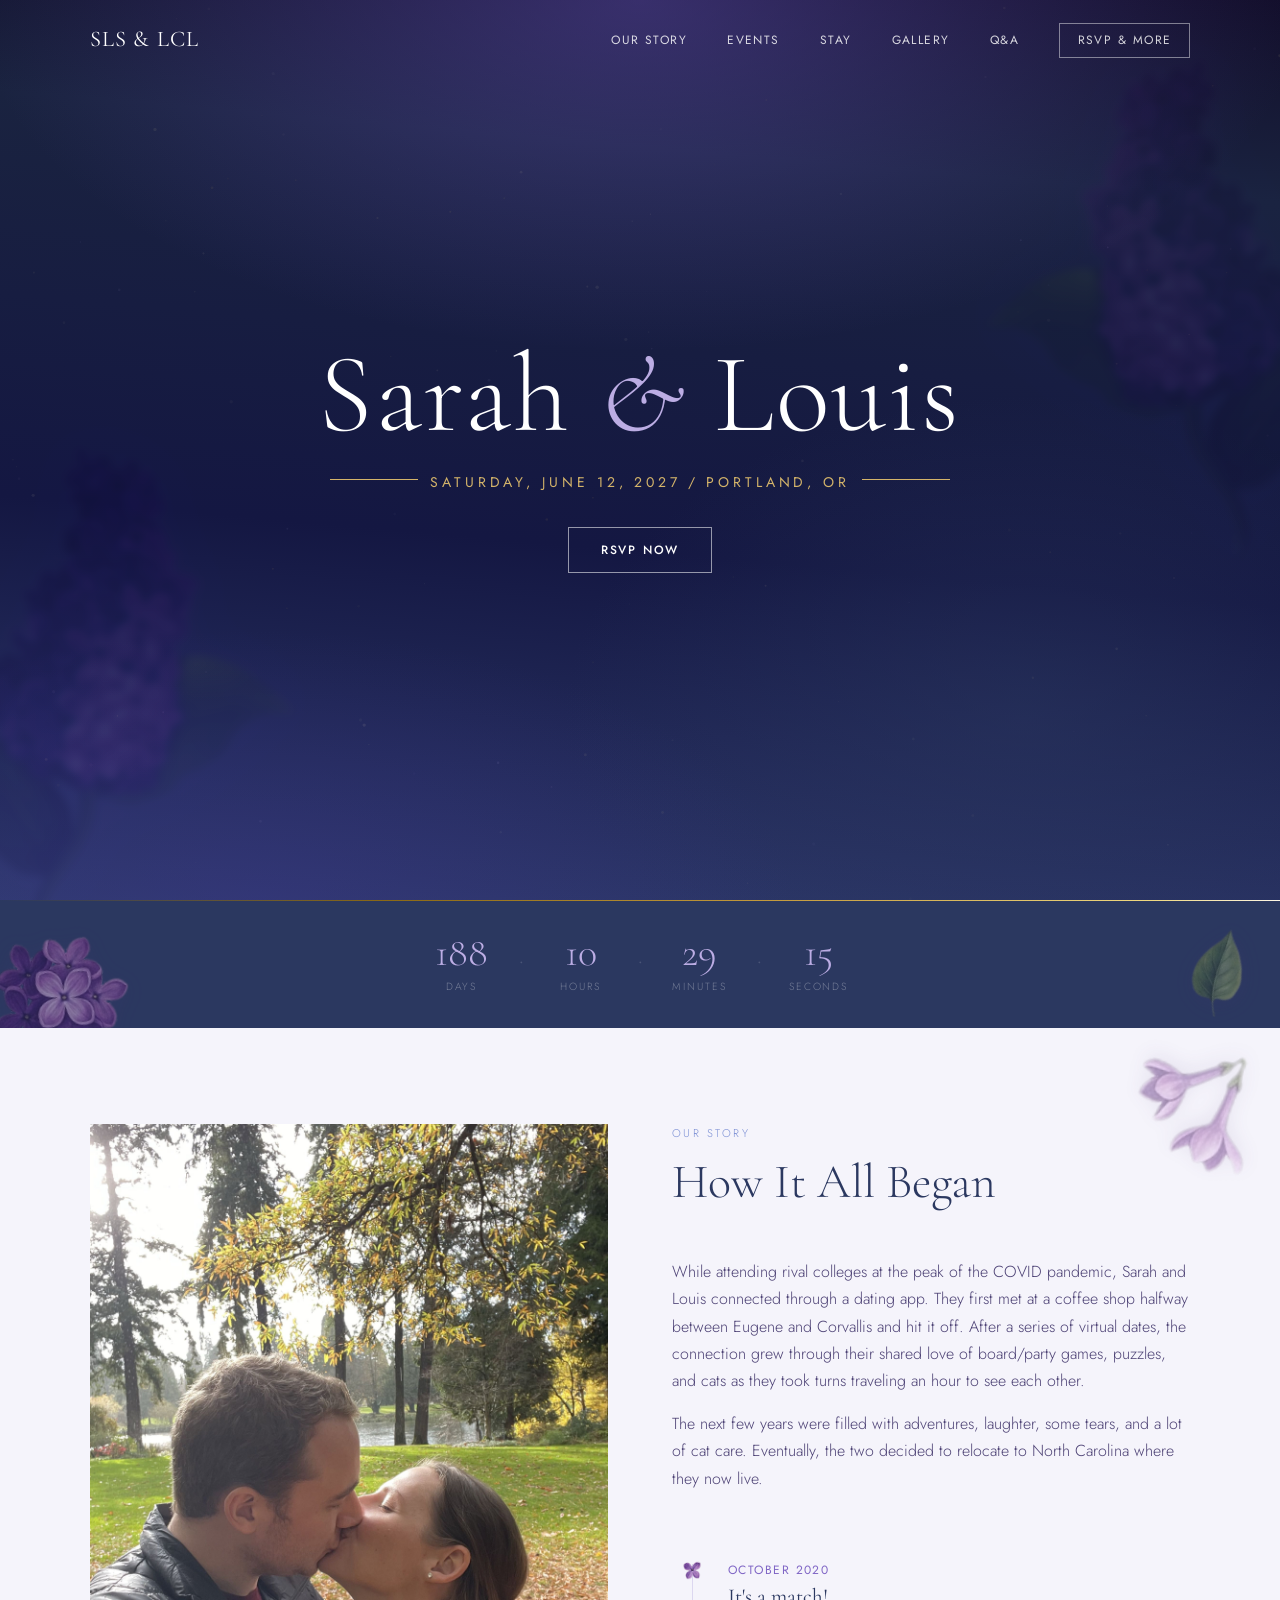
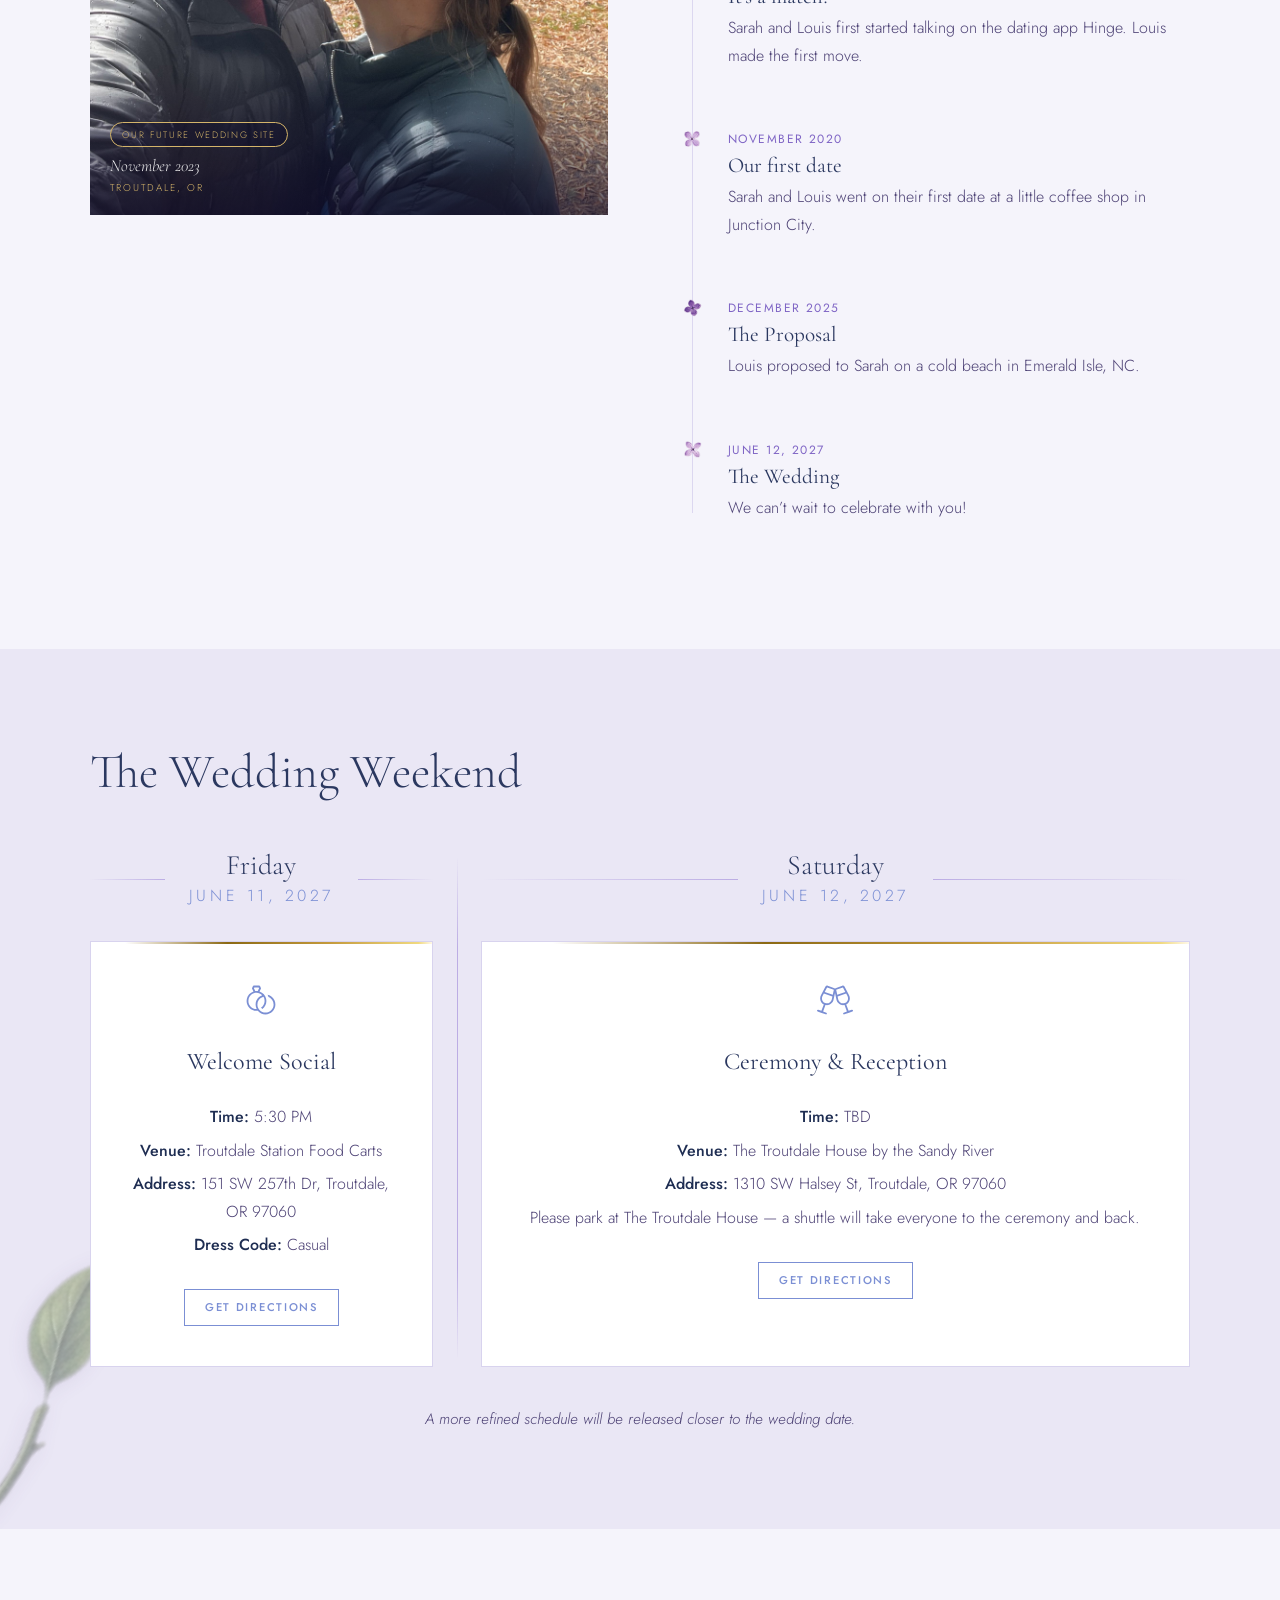
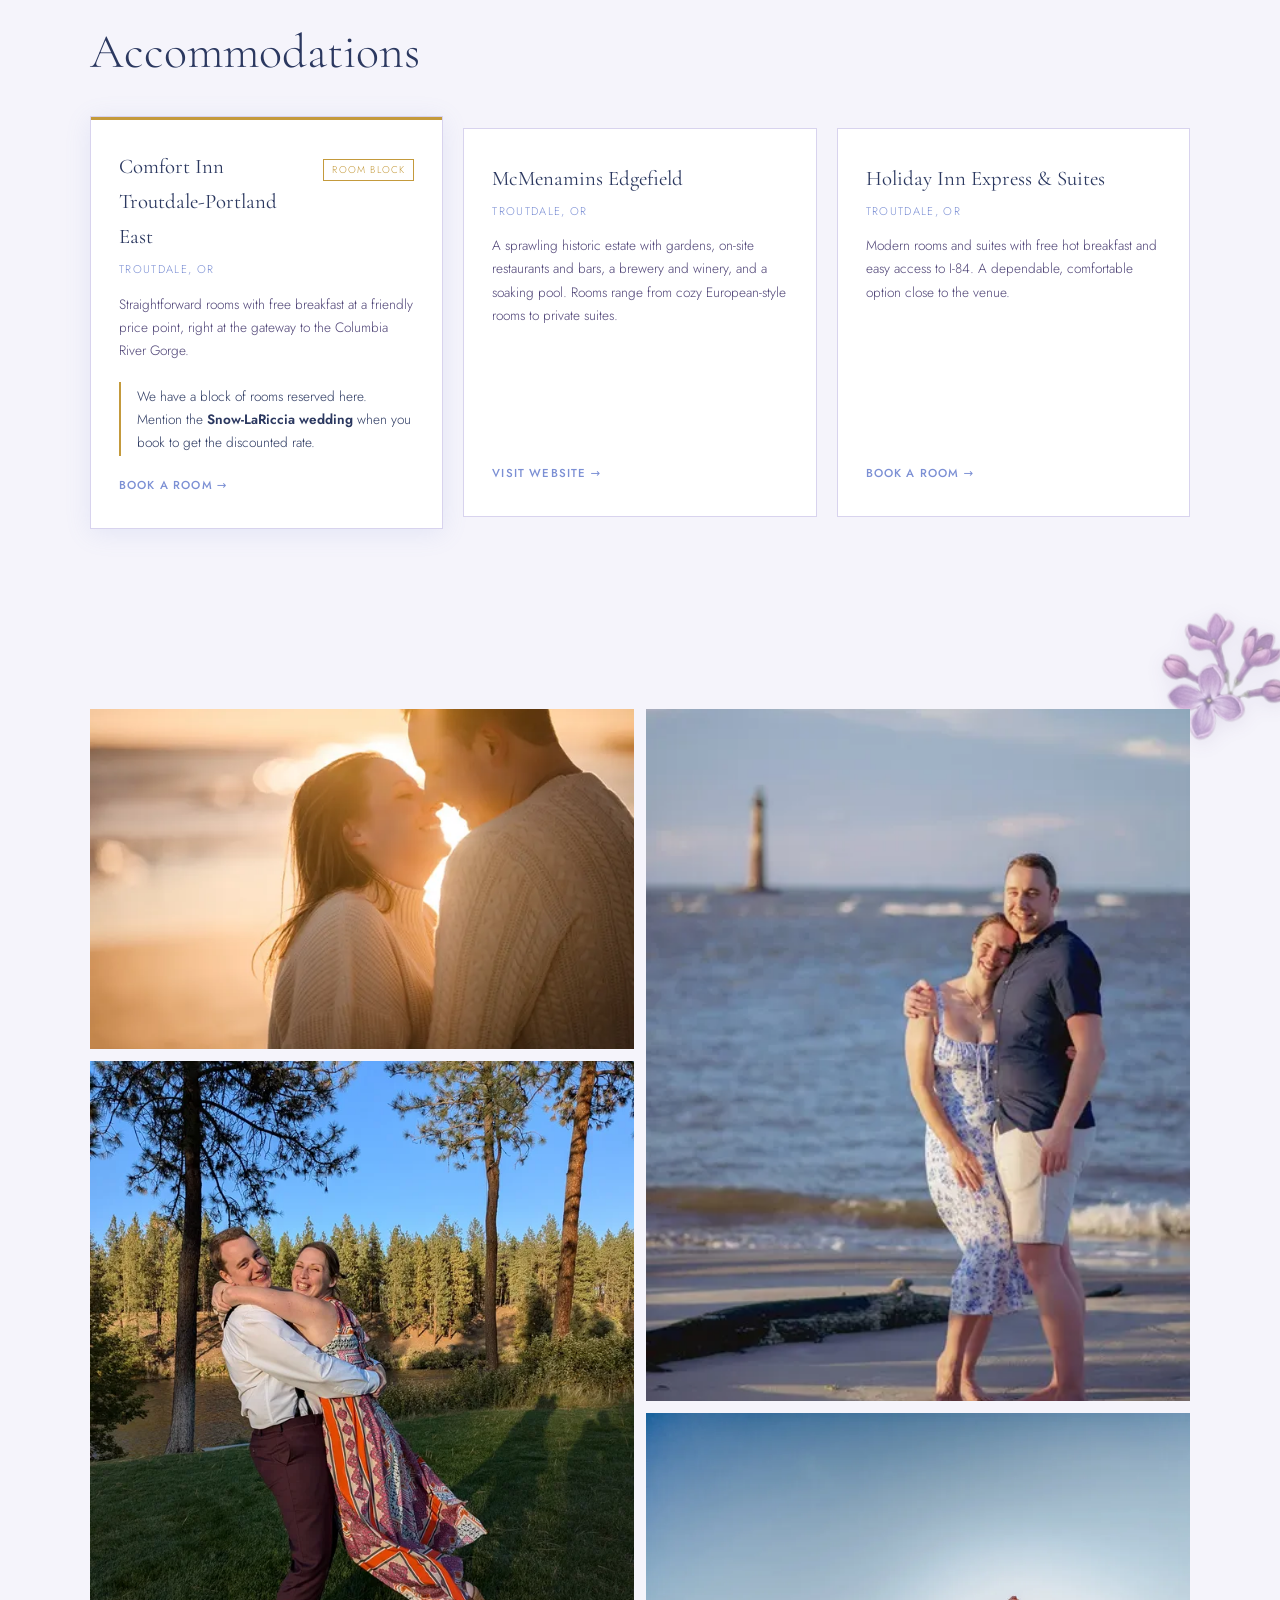
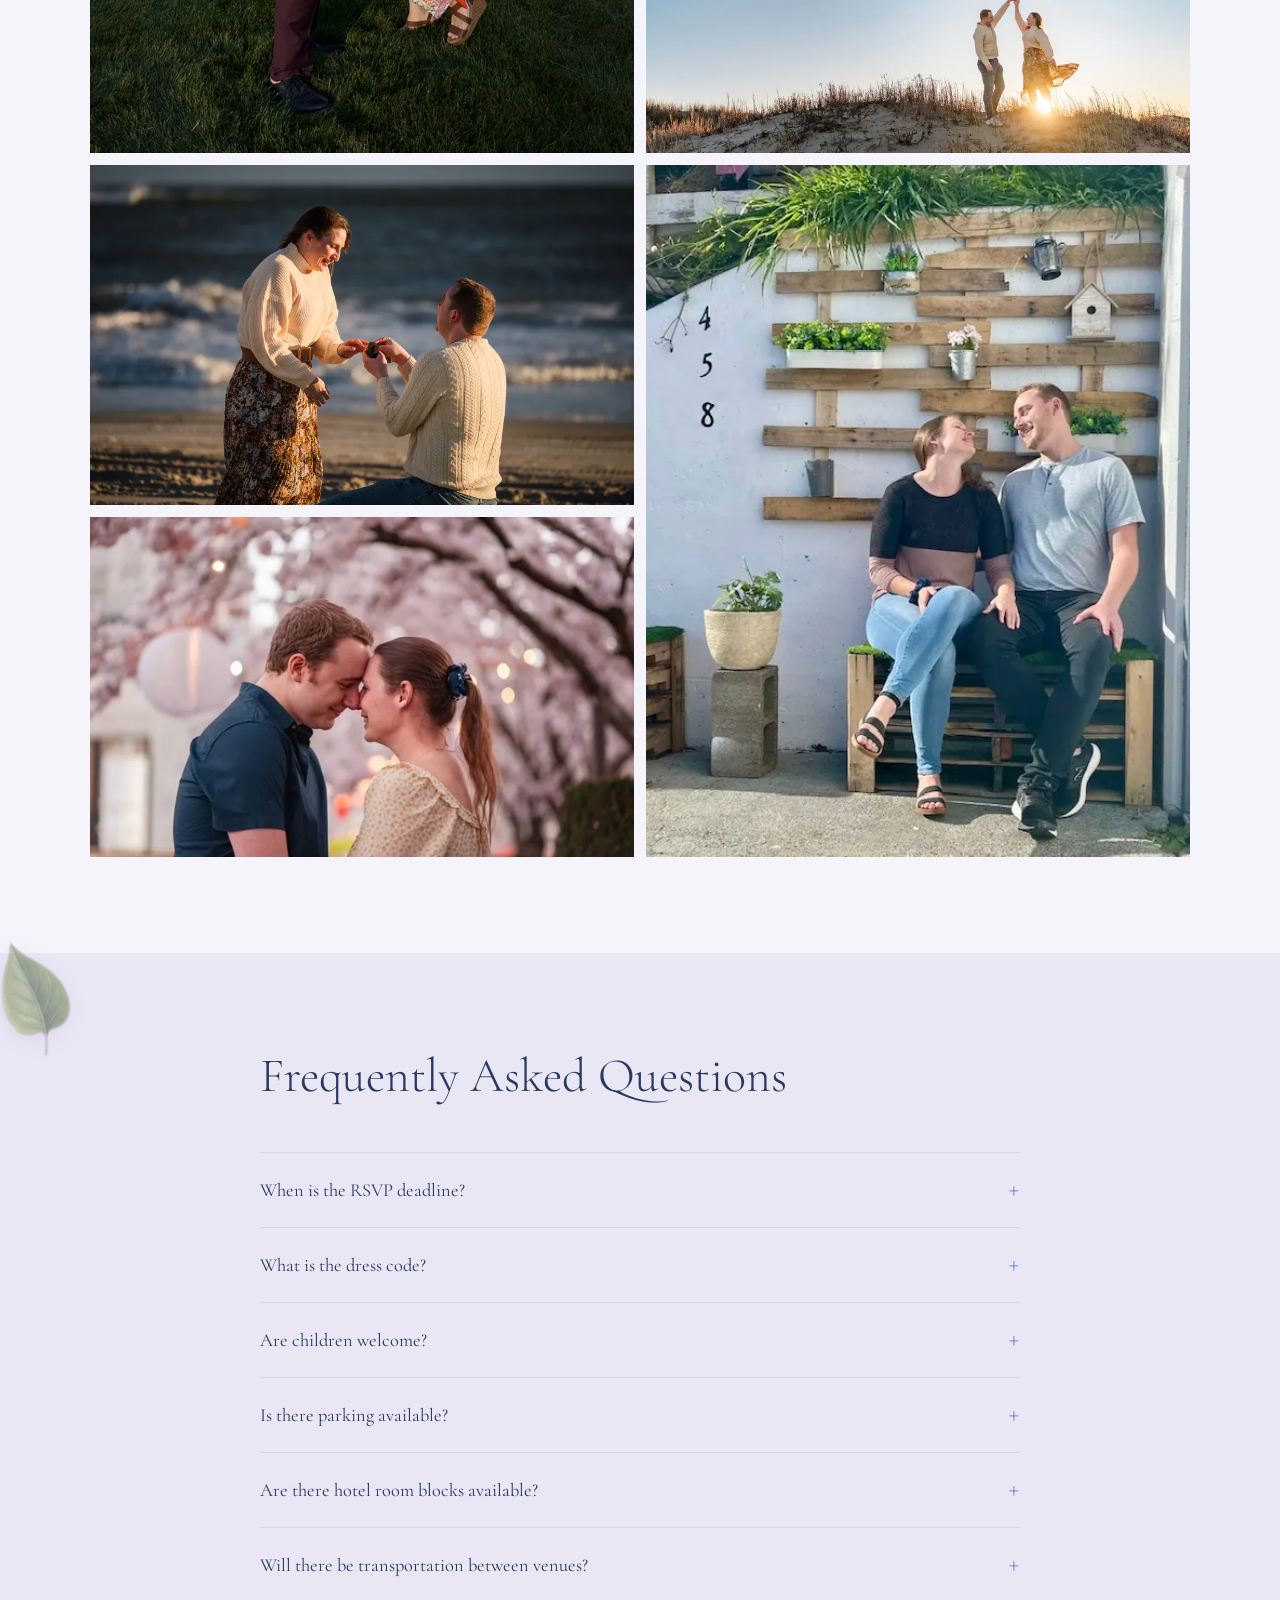
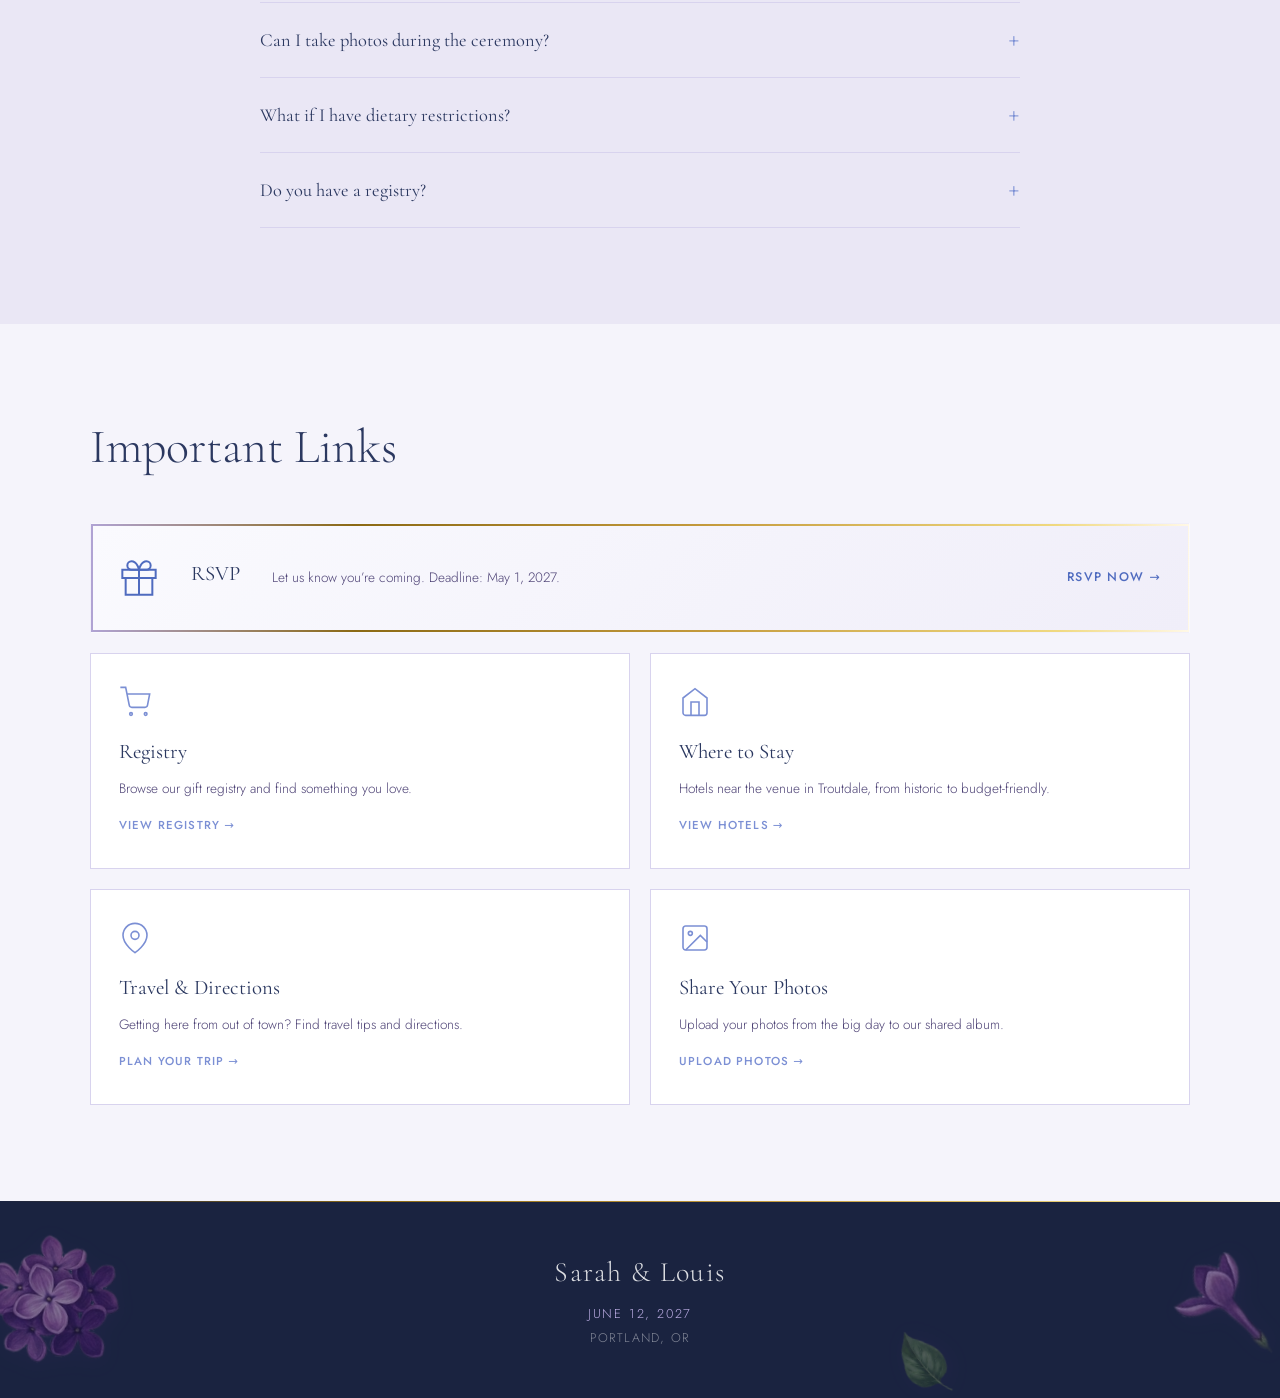
==== commit 2e2e1d35: "Update registry link and adjust layout for link cards" ====
--- a/index.html
+++ b/index.html
@@ -461,8 +461,10 @@
         <details class="faq-item">
           <summary class="faq-question">Do you have a registry?</summary>
           <div class="faq-answer">
-            <p>We will add a link to a registry closer to the wedding date. We kindly ask you to refine from bringing
-              large items to the wedding as we would like to avoid shipping things back to North Carolina.</p>
+            <p>Yes &mdash; you can browse it on
+              <a href="https://www.amazon.com/wedding/guest-view/1WZC3NM9ZIY9A" target="_blank" rel="noopener">Amazon</a>.
+              We kindly ask you to refrain from bringing large items to the wedding as we would like to avoid shipping
+              things back to North Carolina.</p>
           </div>
         </details>
 
@@ -491,7 +493,7 @@
           <span class="link-card-cta">RSVP Now &rarr;</span>
         </a>
 
-        <a href="#" class="link-card" target="_blank" rel="noopener">
+        <a href="https://www.amazon.com/wedding/guest-view/1WZC3NM9ZIY9A" class="link-card" target="_blank" rel="noopener">
           <div class="link-card-icon" aria-hidden="true">
             <svg viewBox="0 0 24 24" fill="none" stroke="currentColor" stroke-width="1.2">
               <circle cx="9" cy="21" r="1" />
@@ -504,6 +506,7 @@
           <span class="link-card-cta">View Registry &rarr;</span>
         </a>
 
+        <!-- Honeymoon Fund - hidden for now
         <a href="#" class="link-card" target="_blank" rel="noopener">
           <div class="link-card-icon" aria-hidden="true">
             <svg viewBox="0 0 24 24" fill="none" stroke="currentColor" stroke-width="1.2">
@@ -515,6 +518,7 @@
           <p>Help us celebrate our first adventure together as newlyweds.</p>
           <span class="link-card-cta">Contribute &rarr;</span>
         </a>
+        -->
 
         <a href="#accommodations" class="link-card">
           <div class="link-card-icon" aria-hidden="true">
@@ -540,7 +544,7 @@
           <span class="link-card-cta">Plan Your Trip &rarr;</span>
         </a>
 
-        <a href="#" class="link-card" target="_blank" rel="noopener">
+        <a href="https://photos.app.goo.gl/dEWNzTmVJVFJLXha8" class="link-card" target="_blank" rel="noopener">
           <div class="link-card-icon" aria-hidden="true">
             <svg viewBox="0 0 24 24" fill="none" stroke="currentColor" stroke-width="1.2">
               <rect x="3" y="3" width="18" height="18" rx="2" ry="2" />
--- a/css/styles.css
+++ b/css/styles.css
@@ -1447,7 +1447,7 @@
 
 .links-grid {
   display: grid;
-  grid-template-columns: repeat(3, 1fr);
+  grid-template-columns: repeat(2, 1fr);
   gap: 1.25rem;
 }
 
@@ -1467,7 +1467,7 @@
 }
 
 .link-card--featured {
-  grid-column: span 3;
+  grid-column: span 2;
   flex-direction: row;
   align-items: center;
   gap: 2rem;
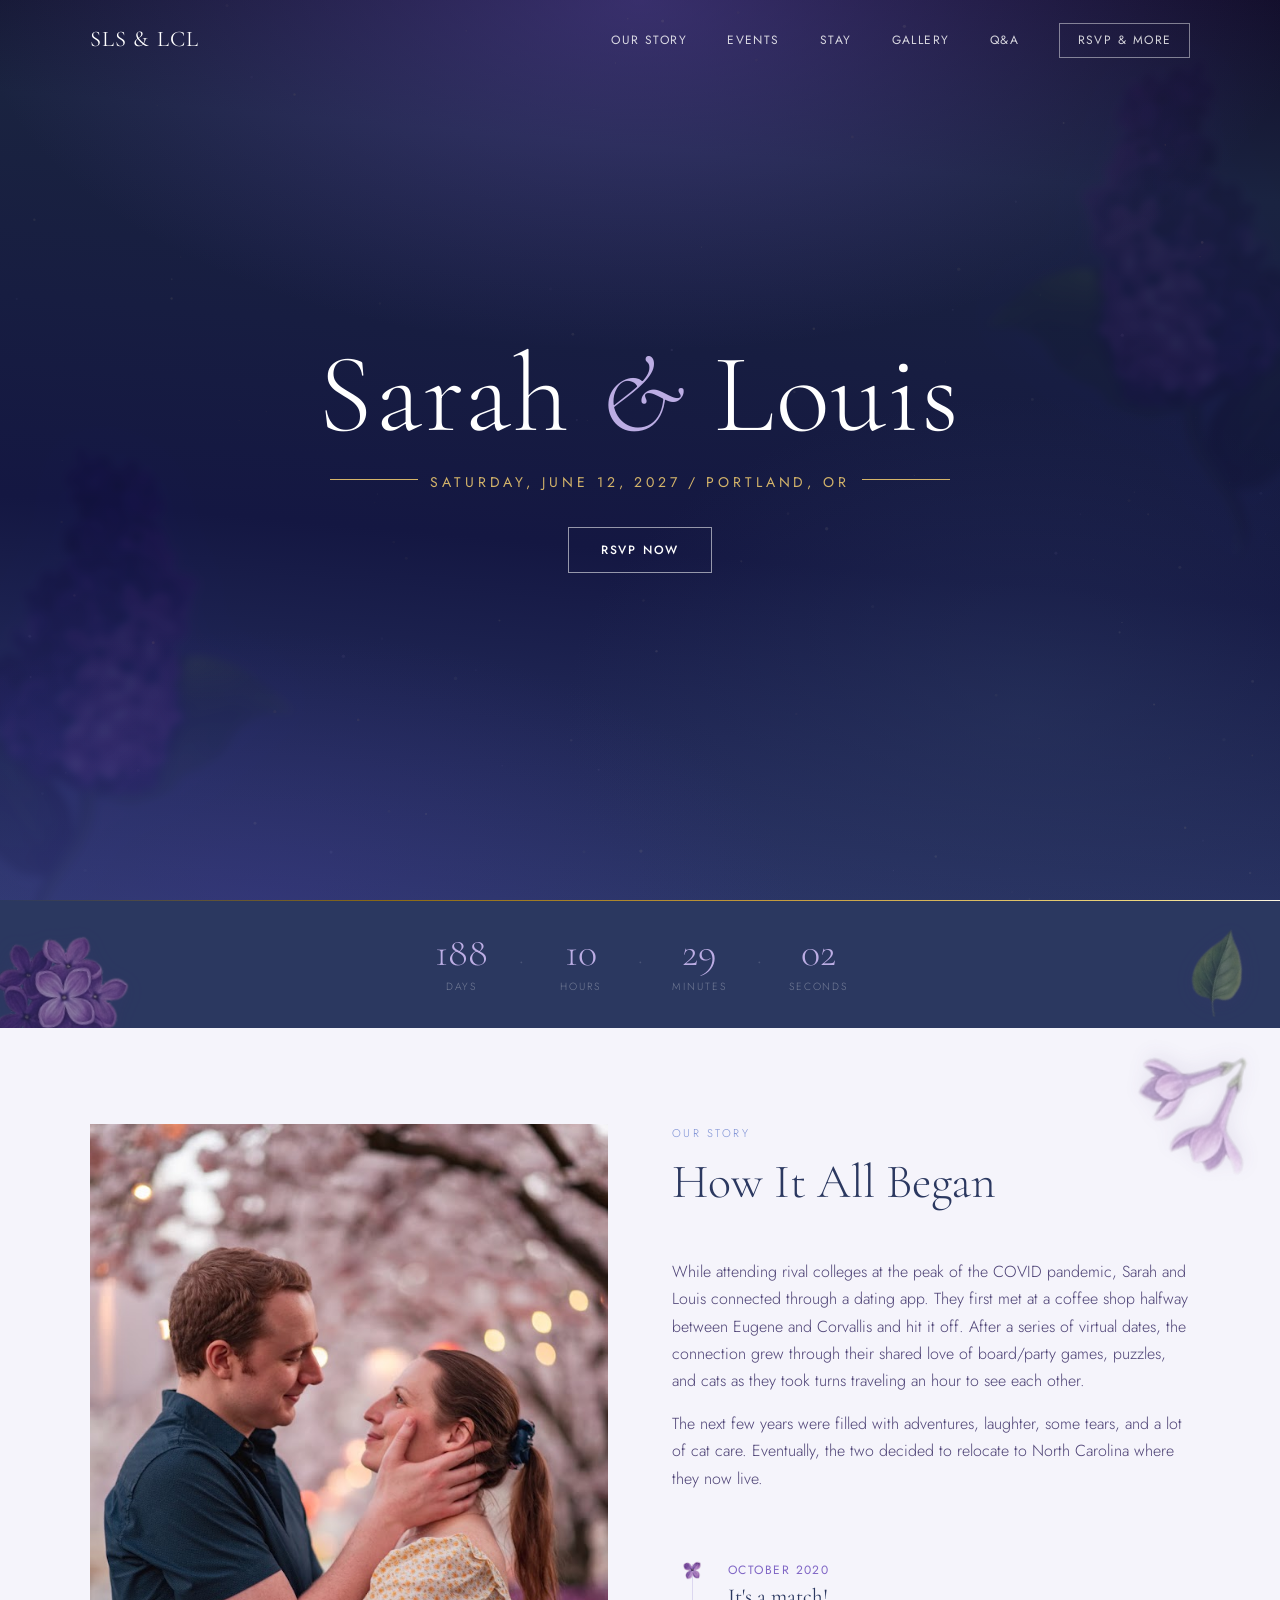
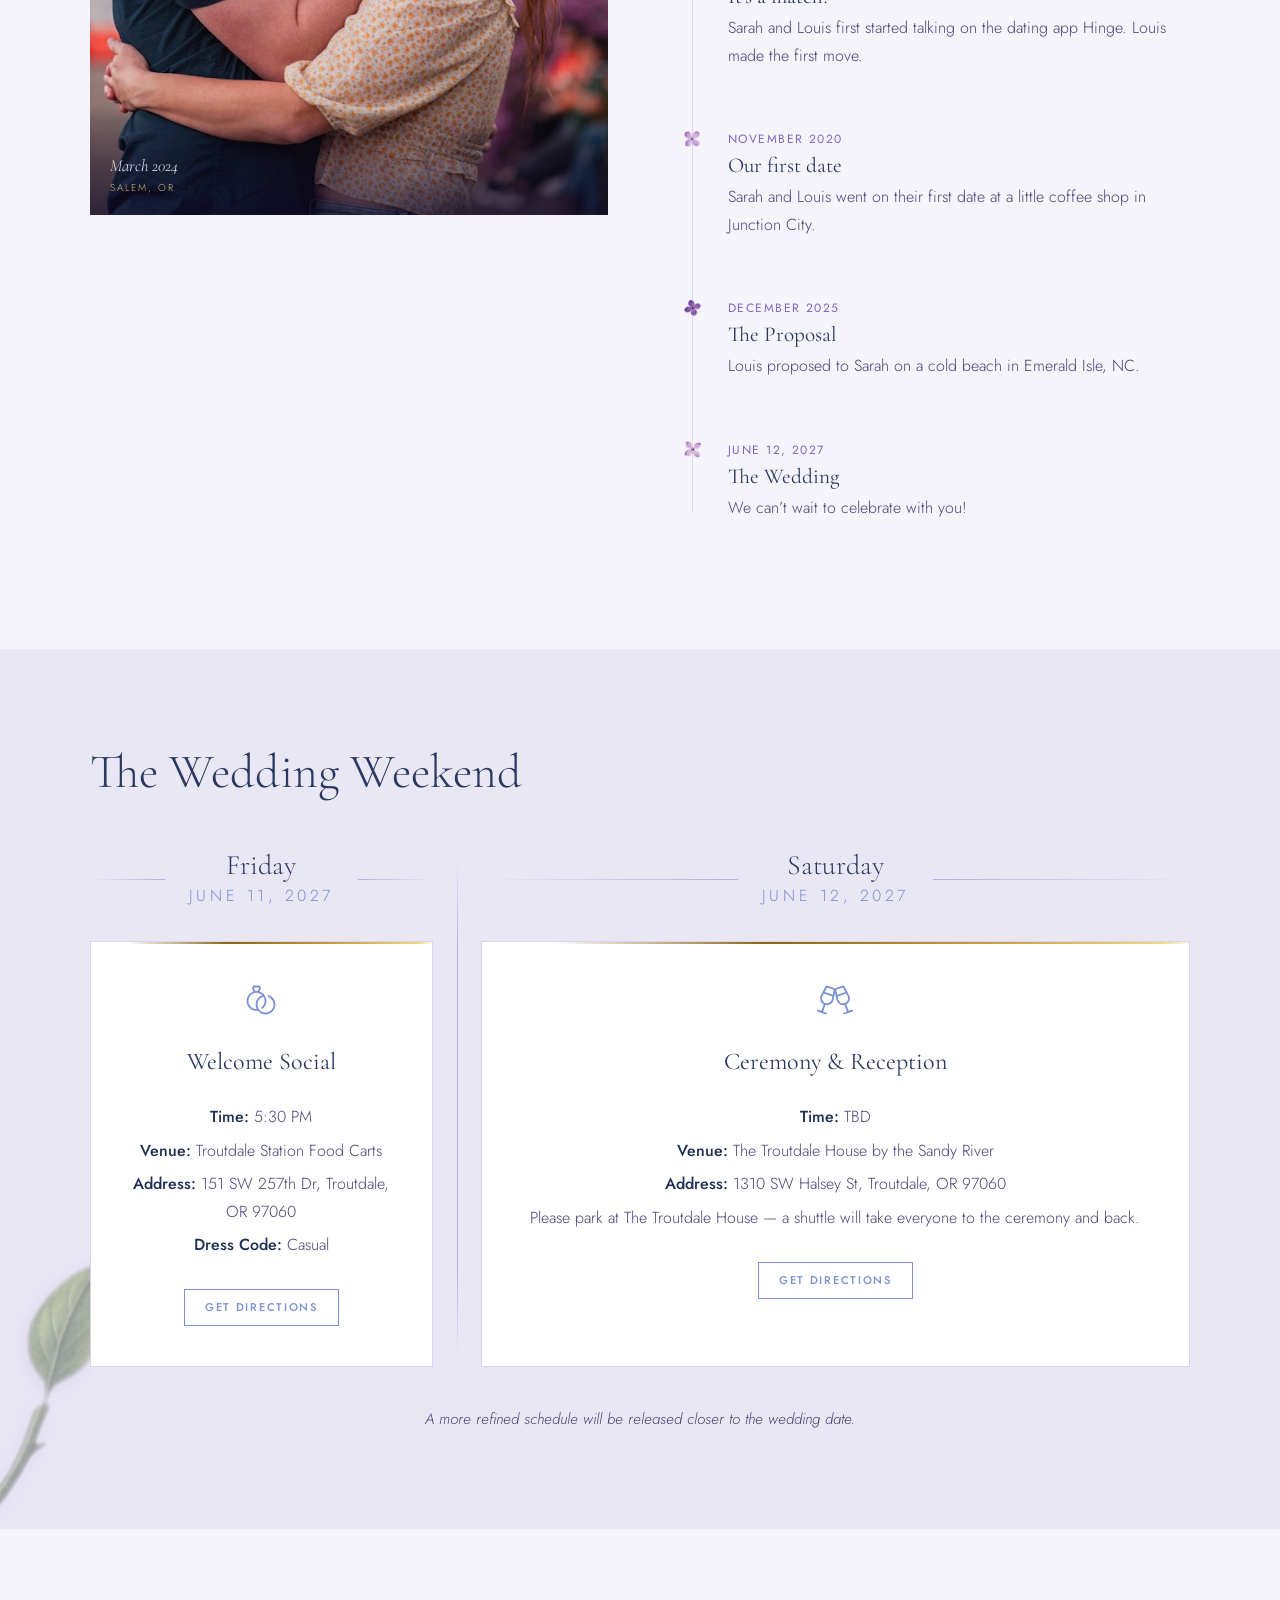
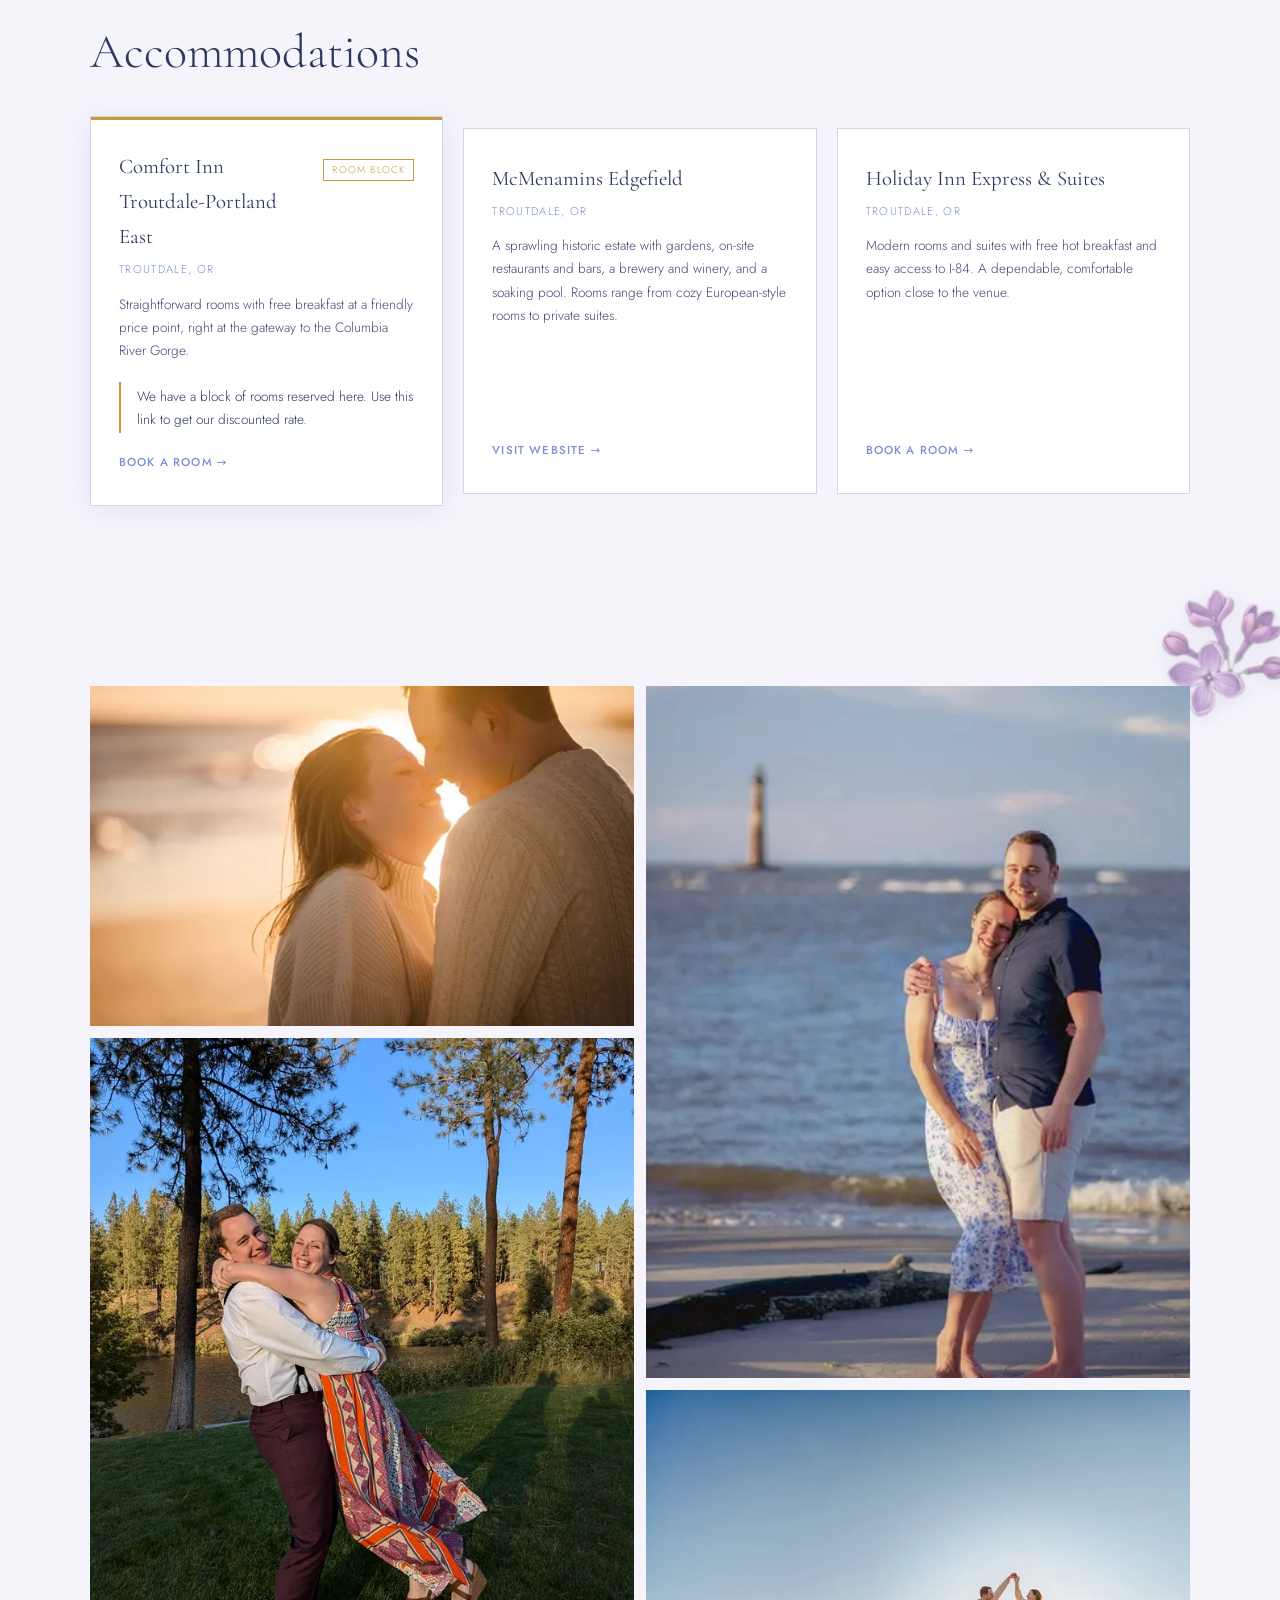
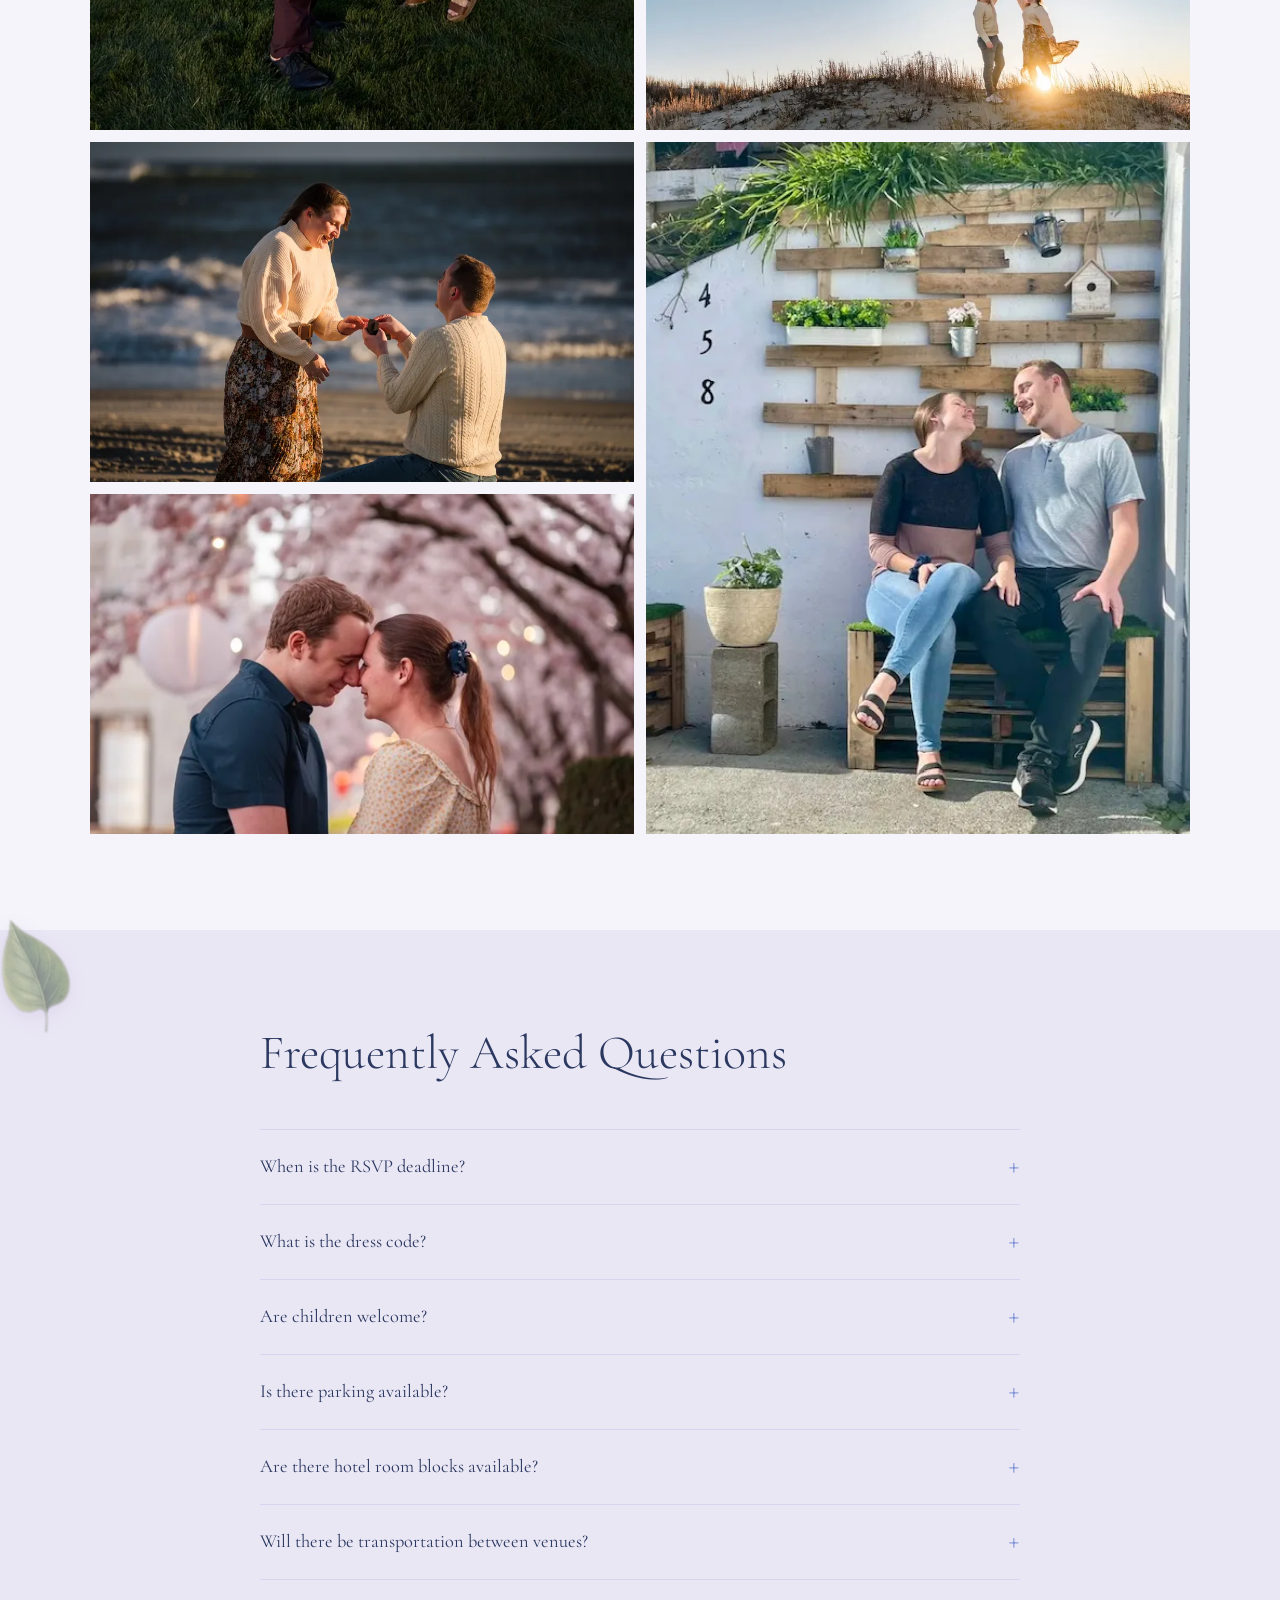
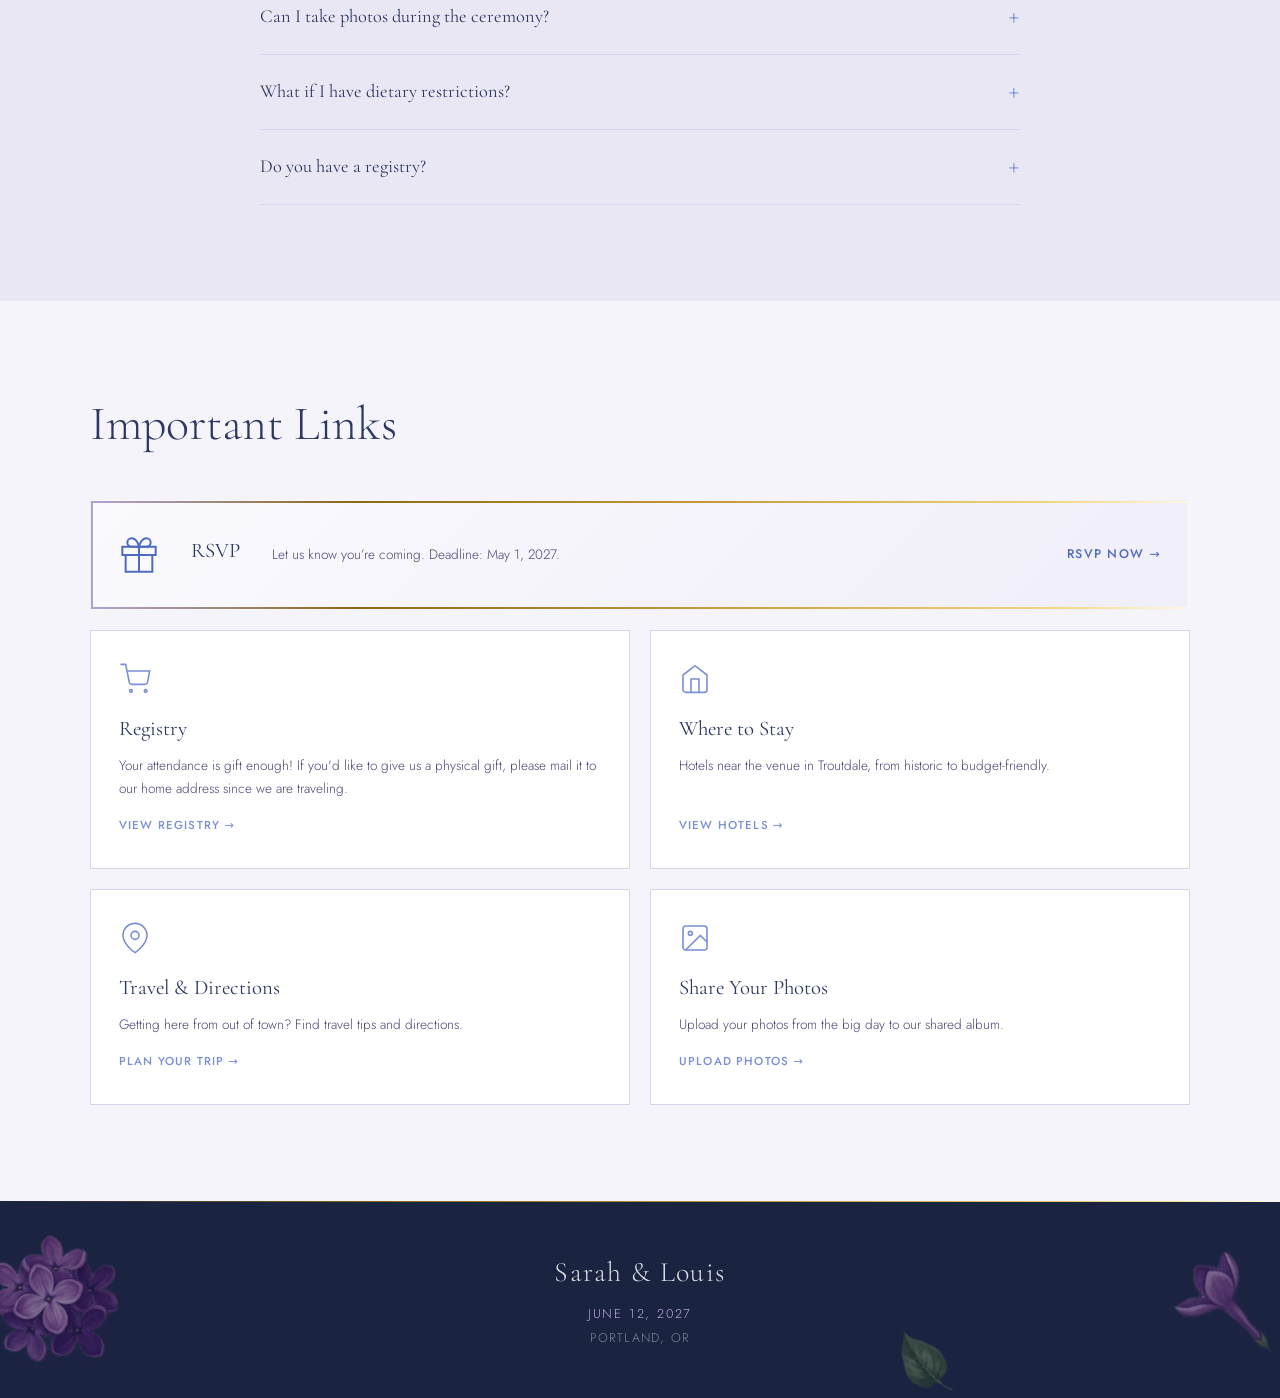
==== commit 591c6fd9: "Update index.html" ====
--- a/index.html
+++ b/index.html
@@ -228,9 +228,8 @@
       <h2 class="section-title">Accommodations</h2>
       <div class="stay-grid">
 
-        <a class="stay-card stay-card--featured"
-          href="https://www.choicehotels.com/oregon/troutdale/comfort-inn-hotels/or218?mc=llgoxxpx" target="_blank"
-          rel="noopener">
+        <a class="stay-card stay-card--featured" href="https://www.choicehotels.com/reservations/groups/YI05Z8"
+          target="_blank" rel="noopener">
           <div class="stay-card-head">
             <h3>Comfort Inn Troutdale-Portland East</h3>
             <span class="stay-tag">Room Block</span>
@@ -238,8 +237,7 @@
           <p class="stay-meta">Troutdale, OR</p>
           <p class="stay-desc">Straightforward rooms with free breakfast at a friendly price point, right at the gateway
             to the Columbia River Gorge.</p>
-          <p class="stay-block">We have a block of rooms reserved here. Mention the
-            <strong>Snow-LaRiccia wedding</strong> when you book to get the discounted rate.
+          <p class="stay-block">We have a block of rooms reserved here. Use this link to get our discounted rate.
           </p>
           <span class="stay-cta">Book a Room &rarr;</span>
         </a>
@@ -344,7 +342,8 @@
 
         <div id="rsvp-attending-fields" class="rsvp-conditional" hidden>
           <div class="rsvp-field">
-            <label for="rsvp-guests">Number of Guests (including yourself)</label>
+            <label for="rsvp-guests">Number of Guests, including yourself (please only RSVP the number of people on your
+              invitation - if you'd like to bring additional guests please reach out to us)</label>
             <select id="rsvp-guests" name="guests">
               <option value="1">1</option>
               <option value="2">2</option>
@@ -462,9 +461,11 @@
           <summary class="faq-question">Do you have a registry?</summary>
           <div class="faq-answer">
             <p>Yes &mdash; you can browse it on
-              <a href="https://www.amazon.com/wedding/guest-view/1WZC3NM9ZIY9A" target="_blank" rel="noopener">Amazon</a>.
+              <a href="https://www.amazon.com/wedding/guest-view/1WZC3NM9ZIY9A" target="_blank"
+                rel="noopener">Amazon</a>.
               We kindly ask you to refrain from bringing large items to the wedding as we would like to avoid shipping
-              things back to North Carolina.</p>
+              things back to North Carolina.
+            </p>
           </div>
         </details>
 
@@ -493,7 +494,8 @@
           <span class="link-card-cta">RSVP Now &rarr;</span>
         </a>
 
-        <a href="https://www.amazon.com/wedding/guest-view/1WZC3NM9ZIY9A" class="link-card" target="_blank" rel="noopener">
+        <a href="https://www.amazon.com/wedding/guest-view/1WZC3NM9ZIY9A" class="link-card" target="_blank"
+          rel="noopener">
           <div class="link-card-icon" aria-hidden="true">
             <svg viewBox="0 0 24 24" fill="none" stroke="currentColor" stroke-width="1.2">
               <circle cx="9" cy="21" r="1" />
@@ -502,7 +504,8 @@
             </svg>
           </div>
           <h3>Registry</h3>
-          <p>Browse our gift registry and find something you love.</p>
+          <p>Your attendance is gift enough! If you'd like to give us a physical gift, please mail it to
+            our home address since we are traveling.</p>
           <span class="link-card-cta">View Registry &rarr;</span>
         </a>
 
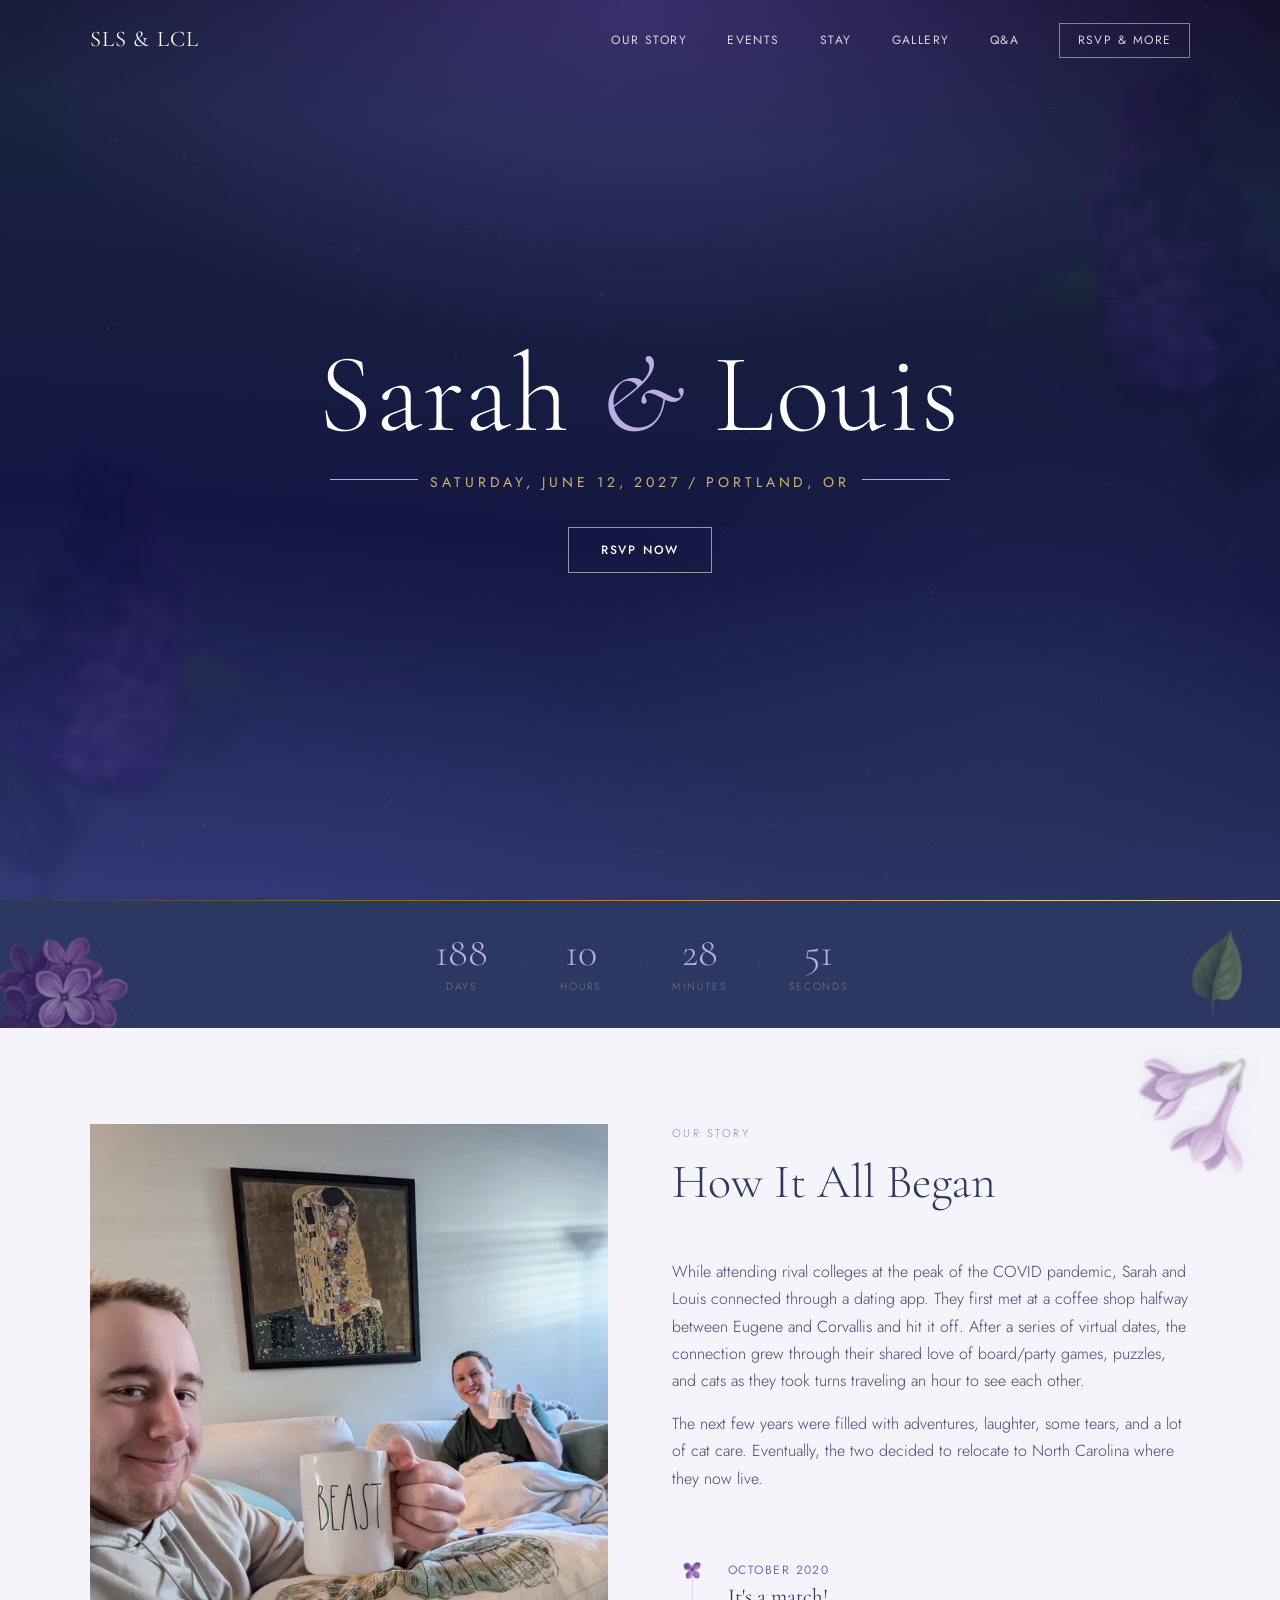
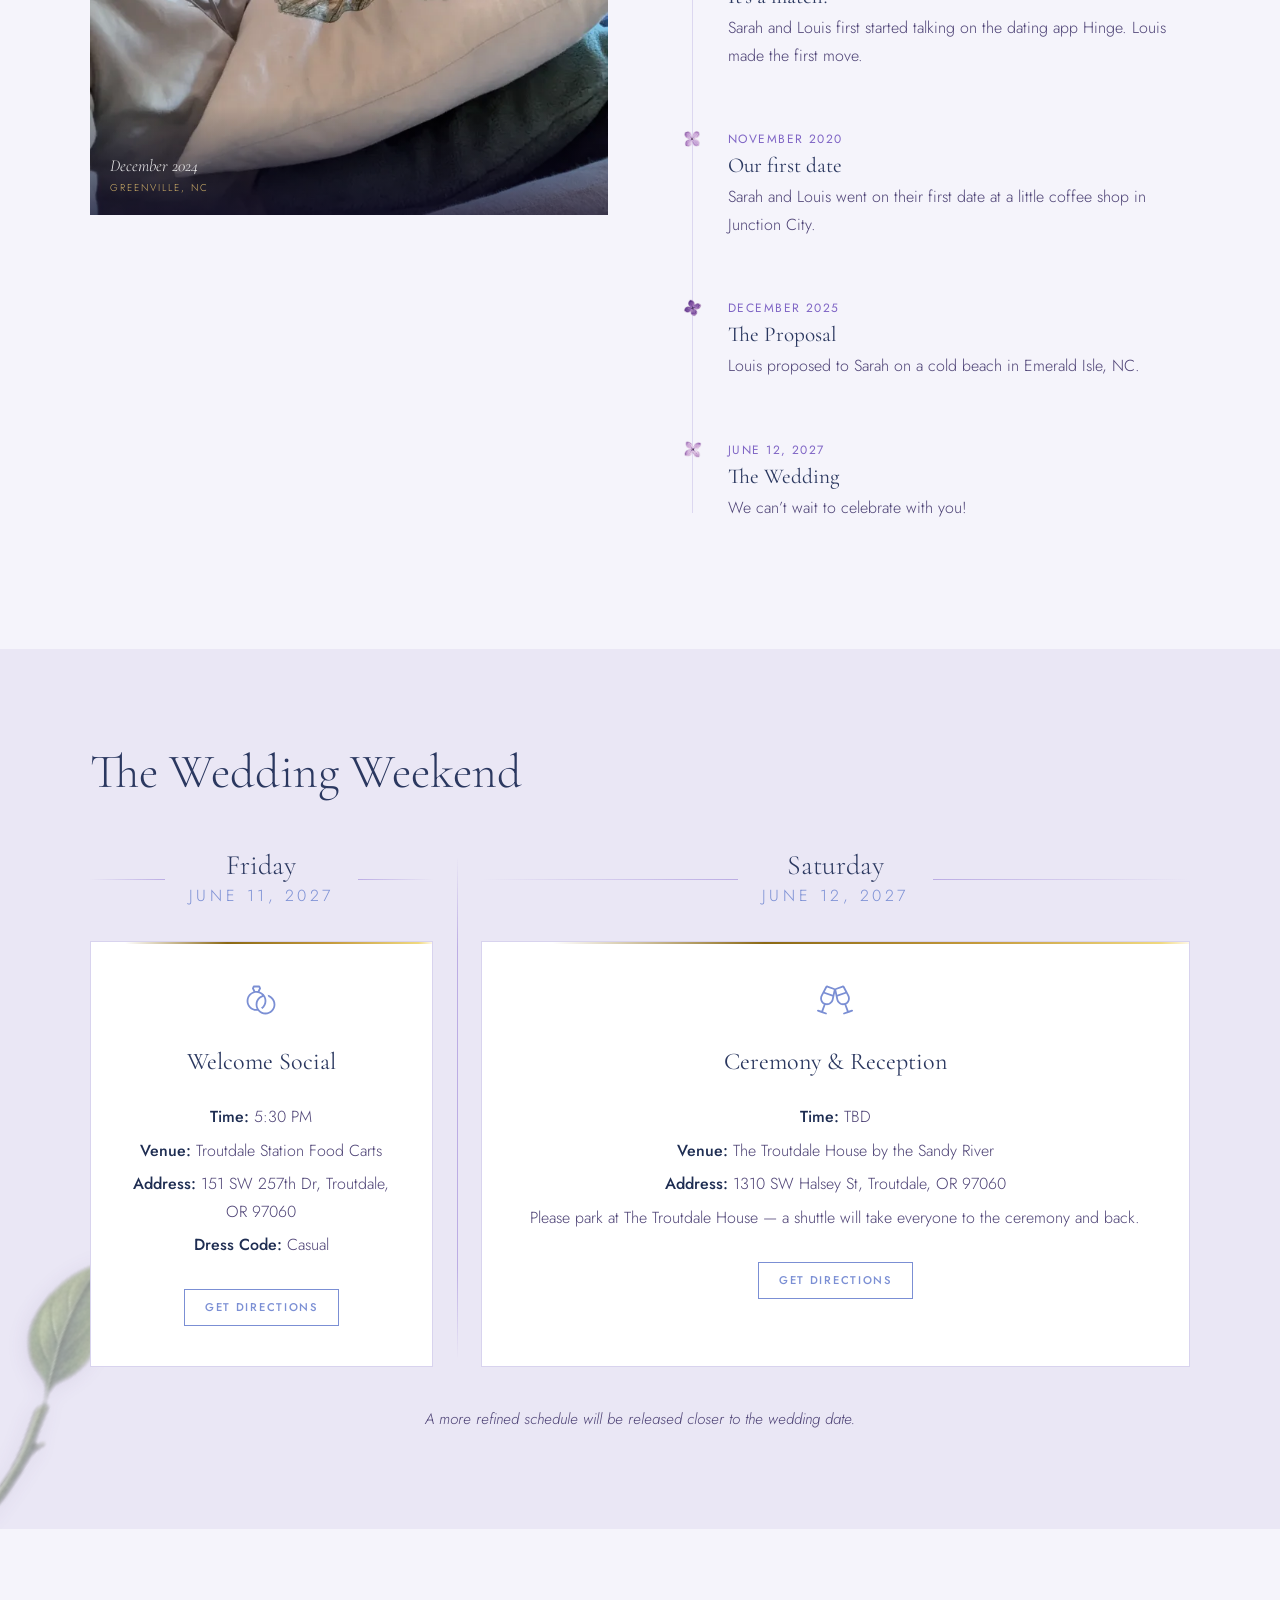
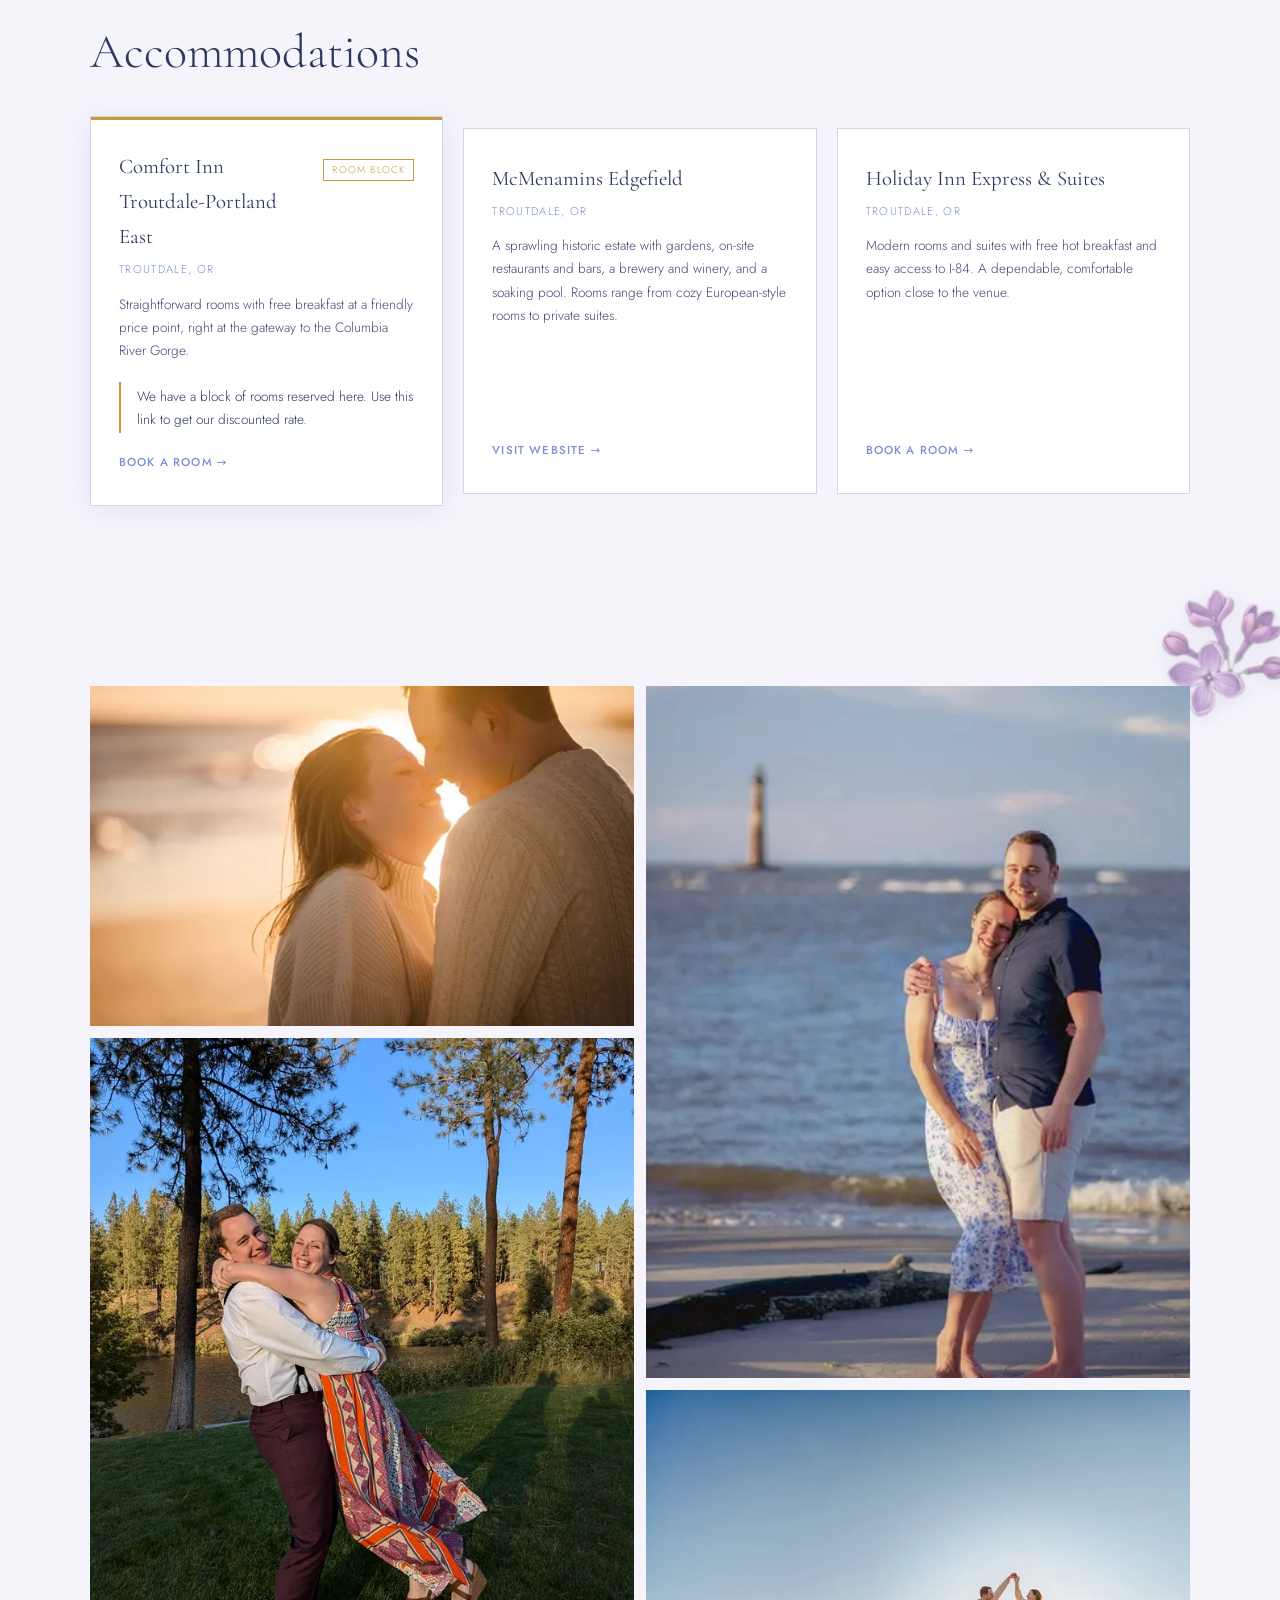
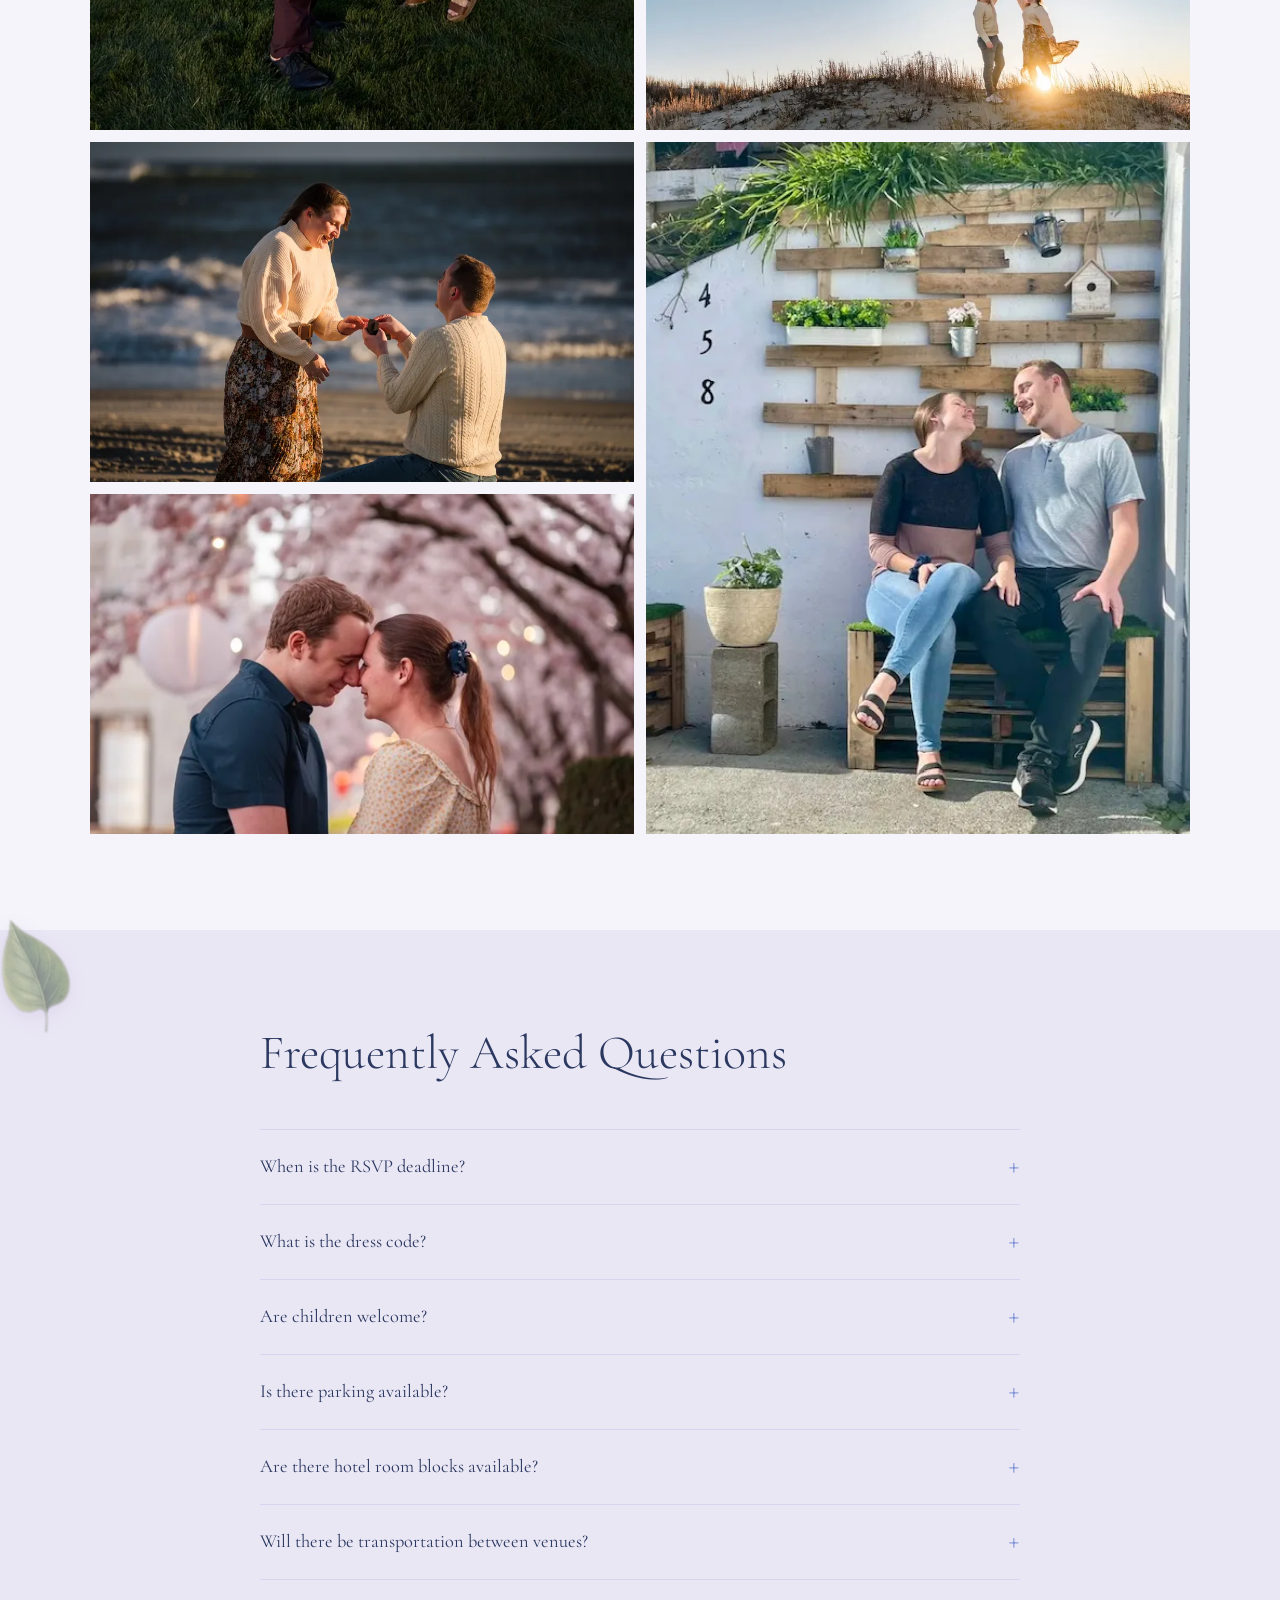
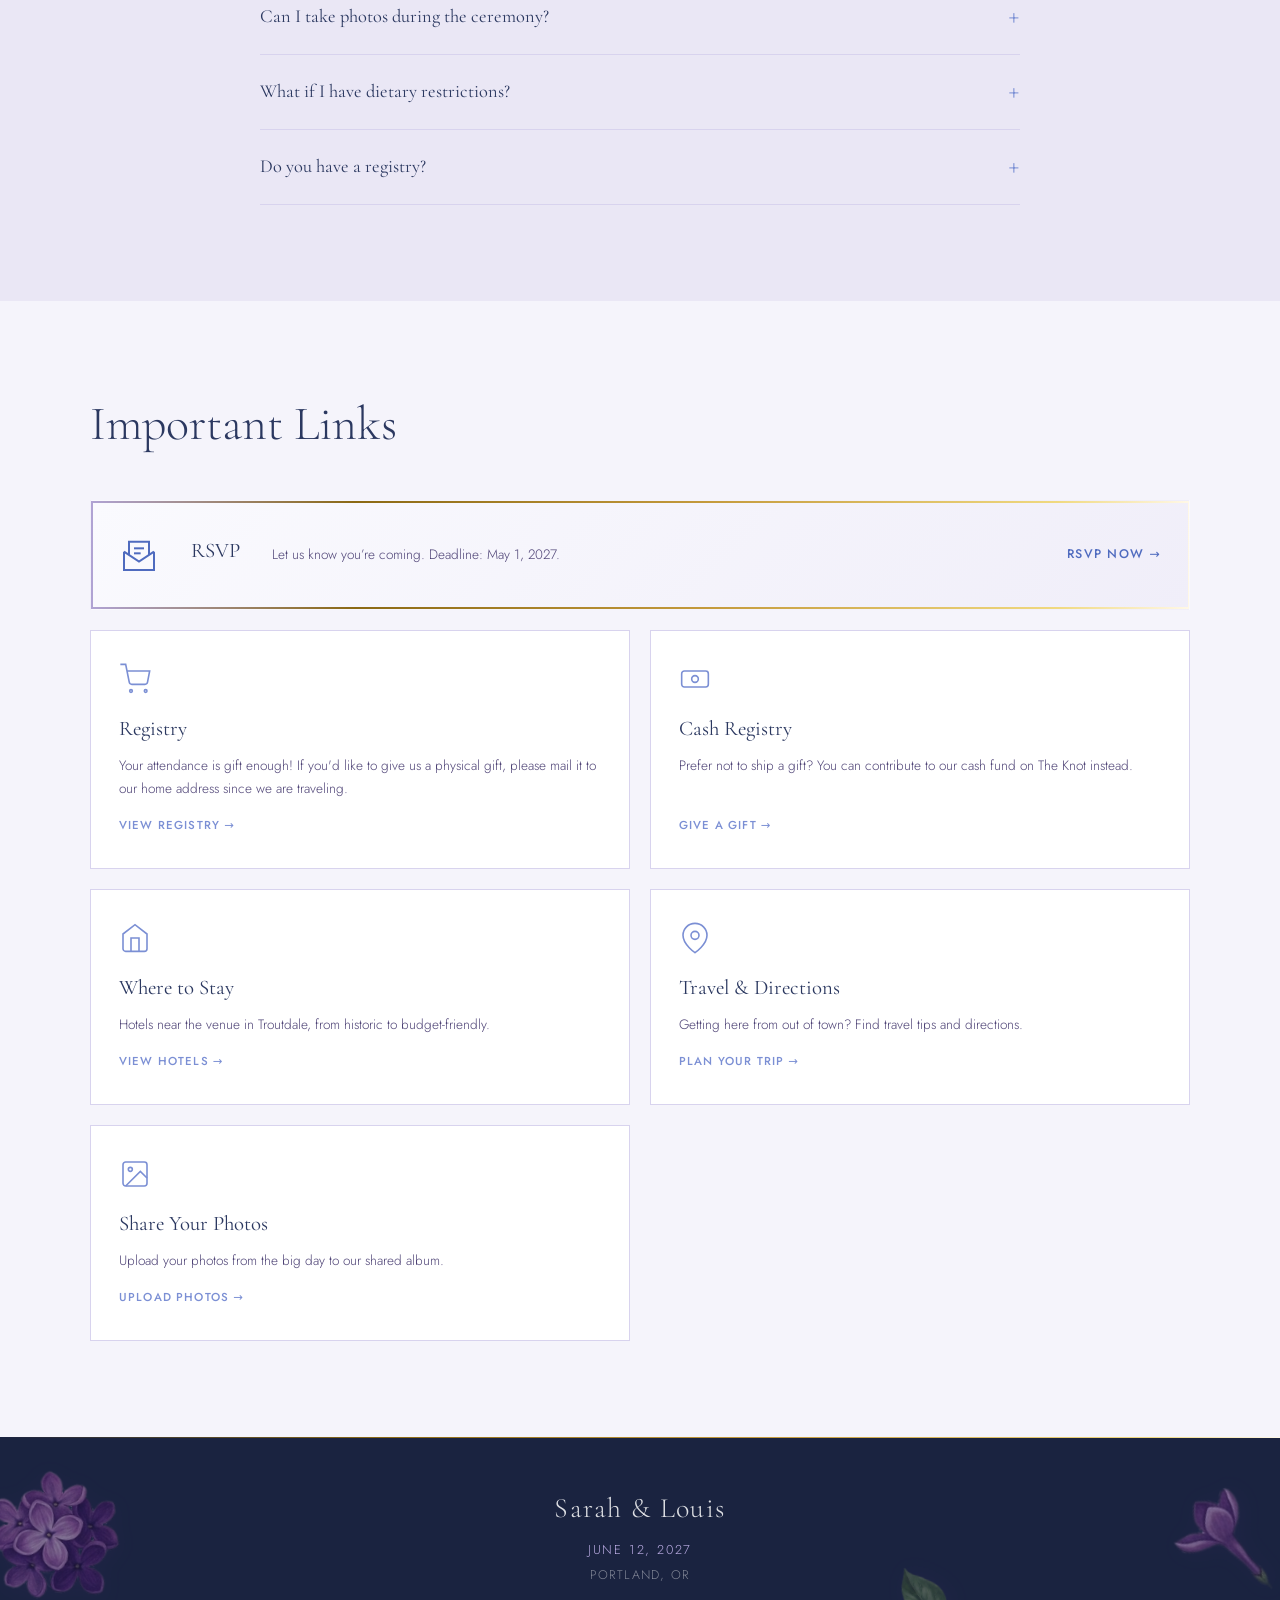
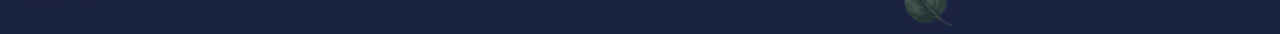
==== commit b31c2c2c: "Add RSVP kids option and registry links This update adds clearer RSVP guidance, a new kids/babies se" ====
--- a/index.html
+++ b/index.html
@@ -319,6 +319,8 @@
 
       <div class="section-label">RSVP</div>
       <h2 class="section-title" id="rsvp-modal-title">We&rsquo;d Love to Hear From You</h2>
+      <p class="rsvp-intro">Please only RSVP for the number of people on your invitation. If you&rsquo;d like
+        to bring additional guests, please reach out to us.</p>
 
       <form id="rsvp-form" class="rsvp-form" novalidate>
         <div class="rsvp-field">
@@ -342,8 +344,8 @@
 
         <div id="rsvp-attending-fields" class="rsvp-conditional" hidden>
           <div class="rsvp-field">
-            <label for="rsvp-guests">Number of Guests, including yourself (please only RSVP the number of people on your
-              invitation - if you'd like to bring additional guests please reach out to us)</label>
+            <label for="rsvp-guests">Number of Guests Age 10 &amp; Over <span class="rsvp-optional">(including
+                yourself)</span></label>
             <select id="rsvp-guests" name="guests">
               <option value="1">1</option>
               <option value="2">2</option>
@@ -353,6 +355,33 @@
             </select>
           </div>
 
+          <button type="button" class="btn btn-ghost rsvp-kids-toggle" id="rsvp-kids-toggle" aria-expanded="false"
+            aria-controls="rsvp-kids-fields">+ Bringing Children?</button>
+
+          <div id="rsvp-kids-fields" class="rsvp-kids-fields" hidden>
+            <div class="rsvp-field">
+              <label for="rsvp-kids">Children (Ages 2&ndash;9)</label>
+              <select id="rsvp-kids" name="kids">
+                <option value="0">0</option>
+                <option value="1">1</option>
+                <option value="2">2</option>
+                <option value="3">3</option>
+                <option value="4">4</option>
+                <option value="5">5</option>
+              </select>
+            </div>
+
+            <div class="rsvp-field">
+              <label for="rsvp-babies">Babies (Under 2)</label>
+              <select id="rsvp-babies" name="babies">
+                <option value="0">0</option>
+                <option value="1">1</option>
+                <option value="2">2</option>
+                <option value="3">3</option>
+              </select>
+            </div>
+          </div>
+
           <div class="rsvp-field">
             <label for="rsvp-dietary">Dietary Restrictions or Allergies</label>
             <textarea id="rsvp-dietary" name="dietary" rows="2"
@@ -462,7 +491,9 @@
           <div class="faq-answer">
             <p>Yes &mdash; you can browse it on
               <a href="https://www.amazon.com/wedding/guest-view/1WZC3NM9ZIY9A" target="_blank"
-                rel="noopener">Amazon</a>.
+                rel="noopener">Amazon</a>, or contribute to our
+              <a href="https://registry.theknot.com/sarah-snow-louis-lariccia-june-2027-or/75762317" target="_blank"
+                rel="noopener">cash registry on The Knot</a>.
               We kindly ask you to refrain from bringing large items to the wedding as we would like to avoid shipping
               things back to North Carolina.
             </p>
@@ -482,11 +513,11 @@
         <a href="#" class="link-card link-card--featured rsvp-open">
           <div class="link-card-icon" aria-hidden="true">
             <svg viewBox="0 0 24 24" fill="none" stroke="currentColor" stroke-width="1.2">
-              <path d="M20 12V22H4V12" />
-              <path d="M22 7H2v5h20V7z" />
-              <path d="M12 22V7" />
-              <path d="M12 7H7.5a2.5 2.5 0 0 1 0-5C11 2 12 7 12 7z" />
-              <path d="M12 7h4.5a2.5 2.5 0 0 0 0-5C13 2 12 7 12 7z" />
+              <path d="M3 10l9 6 9-6" />
+              <path d="M3 10v11h18V10" />
+              <path d="M6 12V4h12v8" />
+              <path d="M9 8h6" />
+              <path d="M9 11h4" />
             </svg>
           </div>
           <h3>RSVP</h3>
@@ -509,6 +540,20 @@
           <span class="link-card-cta">View Registry &rarr;</span>
         </a>
 
+        <a href="https://registry.theknot.com/sarah-snow-louis-lariccia-june-2027-or/75762317" class="link-card"
+          target="_blank" rel="noopener">
+          <div class="link-card-icon" aria-hidden="true">
+            <svg viewBox="0 0 24 24" fill="none" stroke="currentColor" stroke-width="1.2">
+              <rect x="2" y="6" width="20" height="12" rx="2" />
+              <circle cx="12" cy="12" r="2.5" />
+              <path d="M6 12h.01M18 12h.01" />
+            </svg>
+          </div>
+          <h3>Cash Registry</h3>
+          <p>Prefer not to ship a gift? You can contribute to our cash fund on The Knot instead.</p>
+          <span class="link-card-cta">Give a Gift &rarr;</span>
+        </a>
+
         <!-- Honeymoon Fund - hidden for now
         <a href="#" class="link-card" target="_blank" rel="noopener">
           <div class="link-card-icon" aria-hidden="true">
--- a/css/styles.css
+++ b/css/styles.css
@@ -1233,7 +1233,17 @@
 }
 
 .rsvp-modal .section-title {
-  margin-bottom: 1.75rem;
+  margin-bottom: 0.75rem;
+}
+
+.rsvp-intro {
+  font-family: var(--font-sans);
+  font-size: 0.85rem;
+  font-weight: 300;
+  font-style: italic;
+  line-height: 1.6;
+  color: var(--color-muted);
+  margin: 0 0 1.75rem;
 }
 
 .rsvp-field {
@@ -1788,3 +1798,17 @@
     max-height: 90vh;
   }
 }
+
+.rsvp-kids-toggle {
+  margin-bottom: 1.25rem;
+}
+
+.rsvp-kids-fields {
+  display: grid;
+  grid-template-columns: 1fr 1fr;
+  gap: 0 1rem;
+}
+
+.rsvp-kids-fields[hidden] {
+  display: none;
+}
